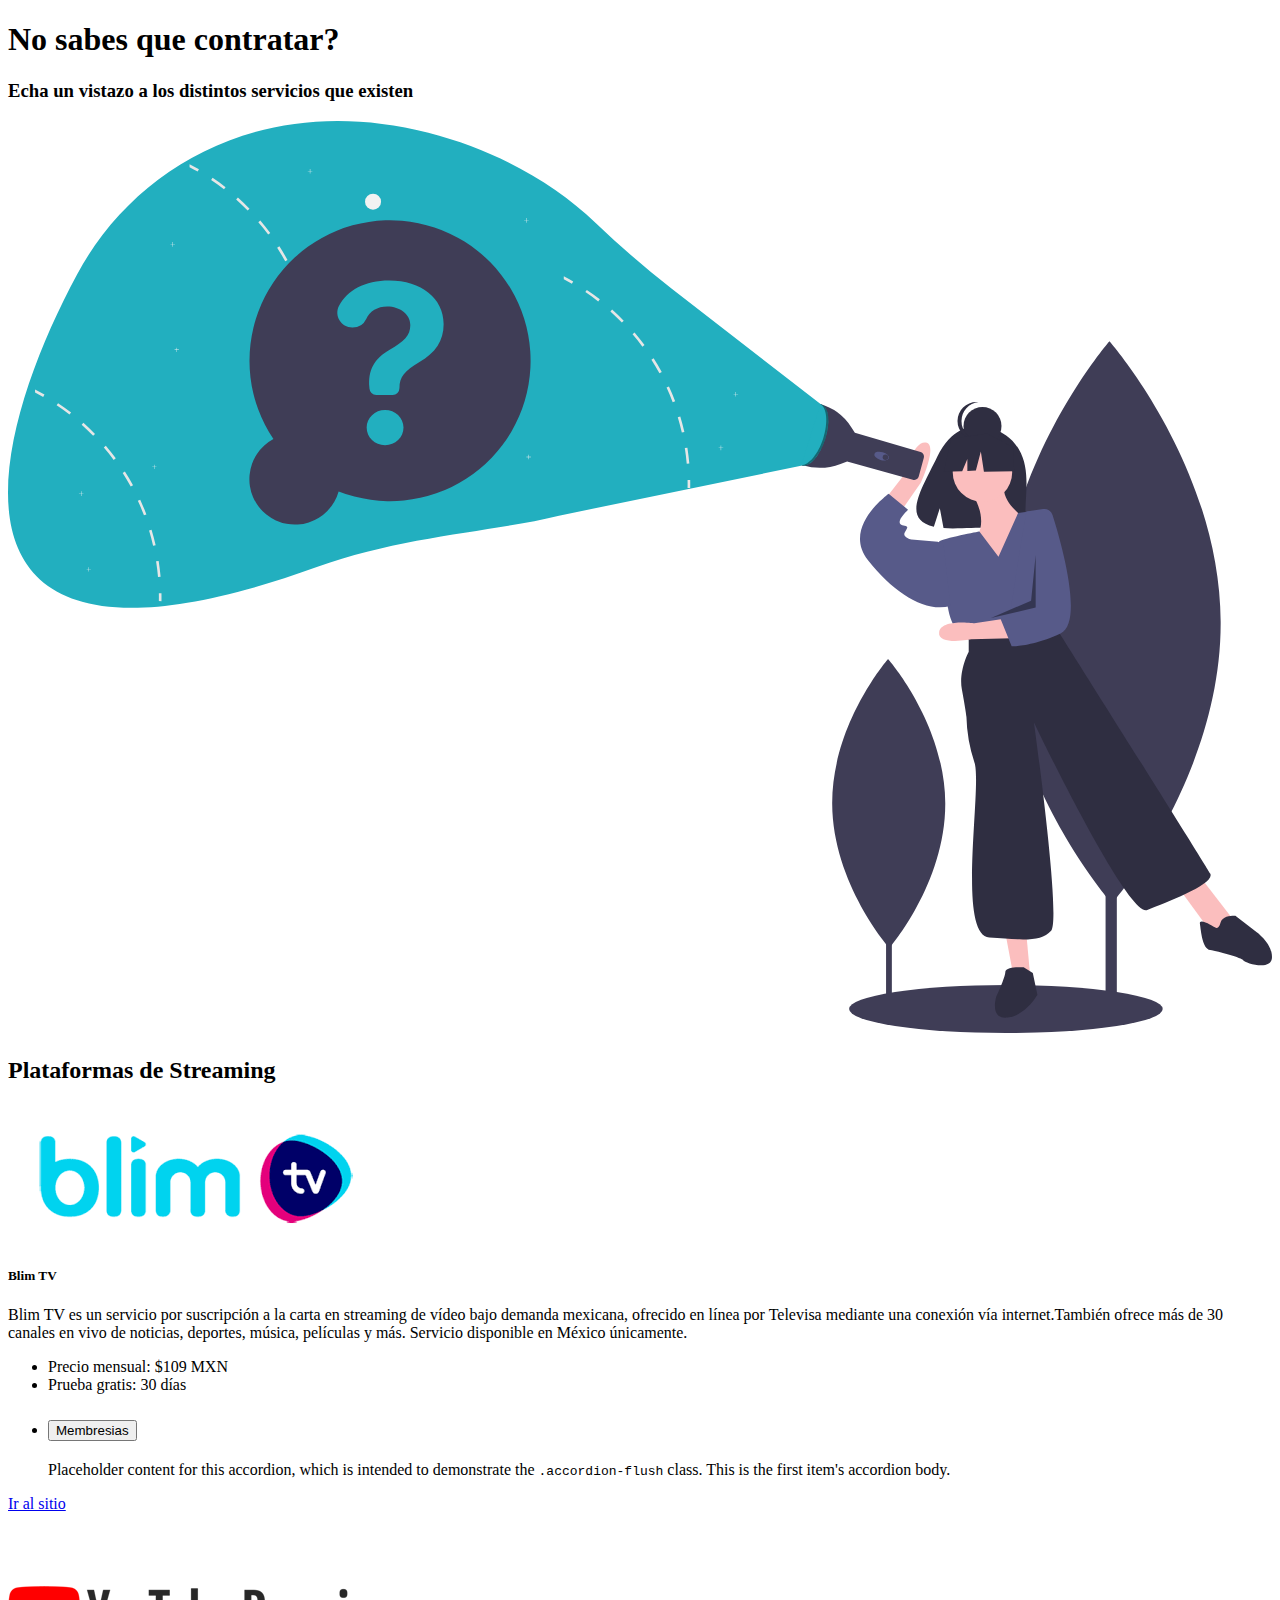
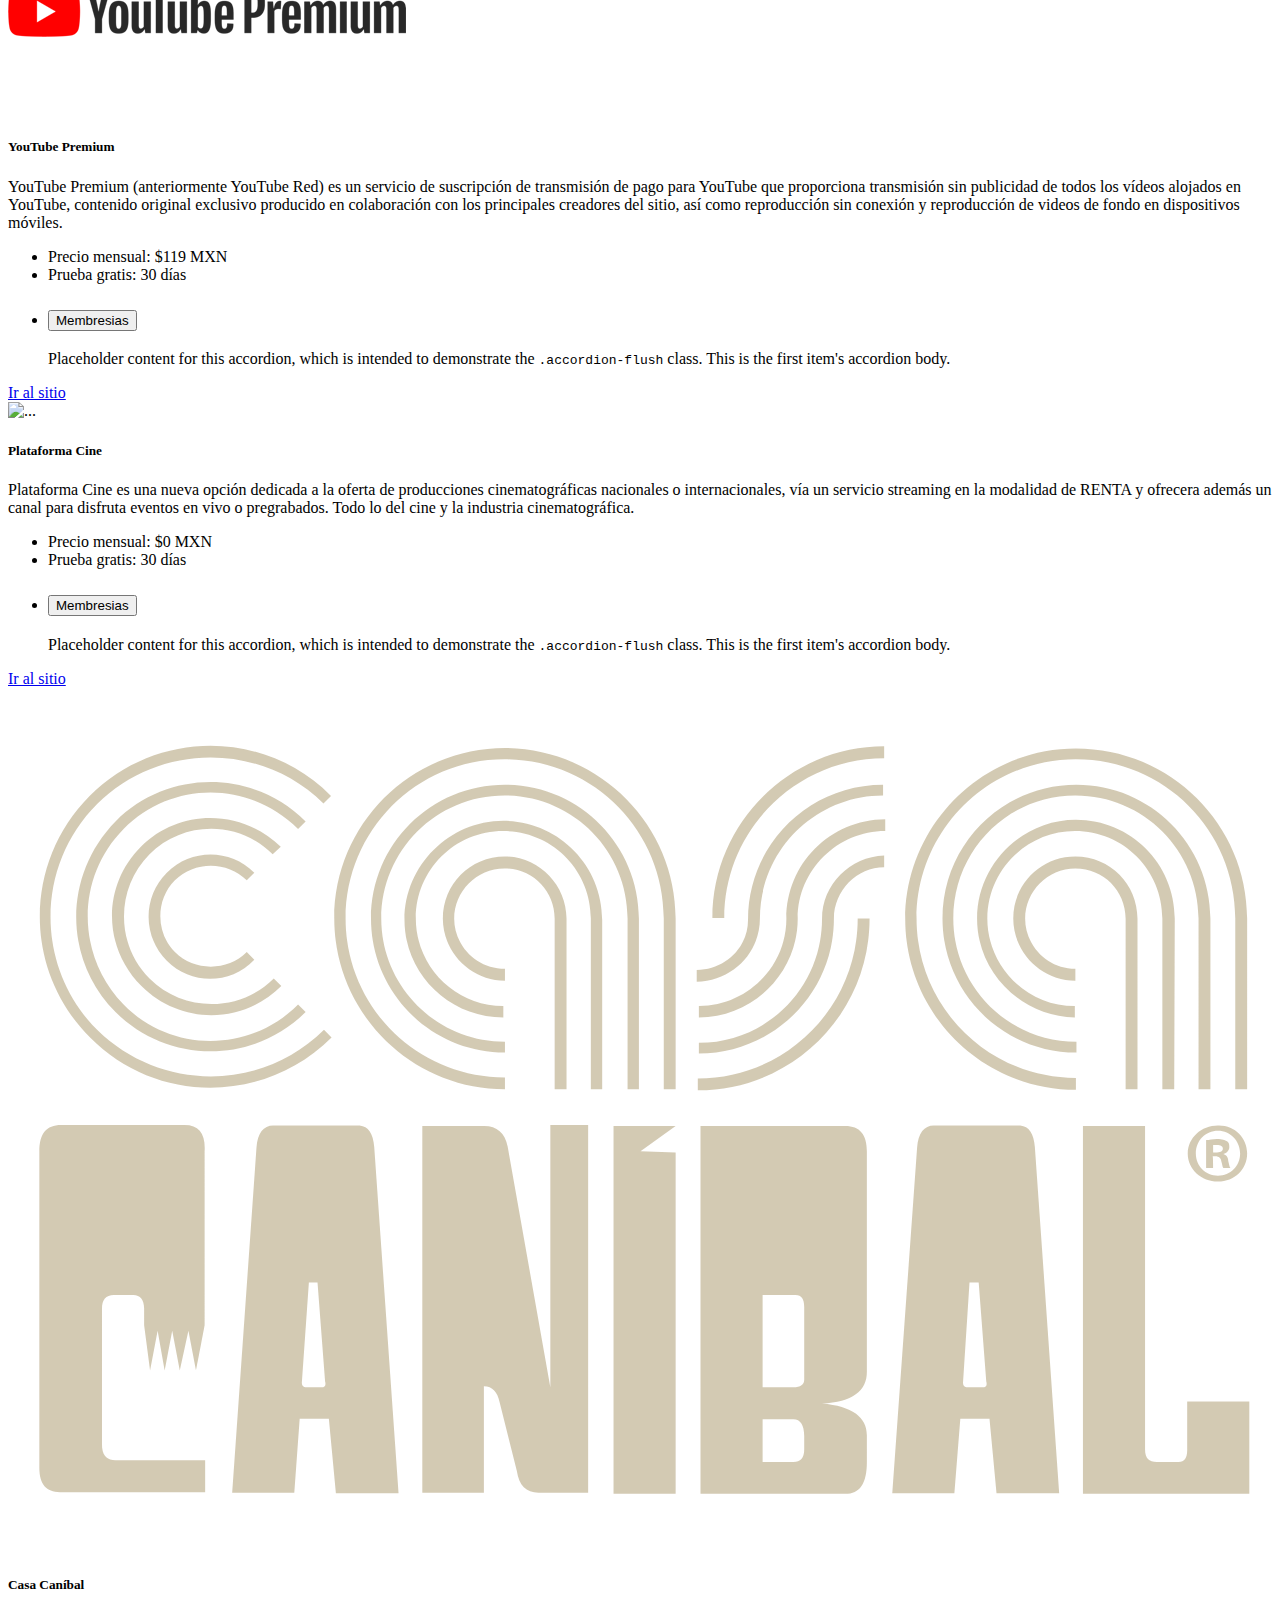
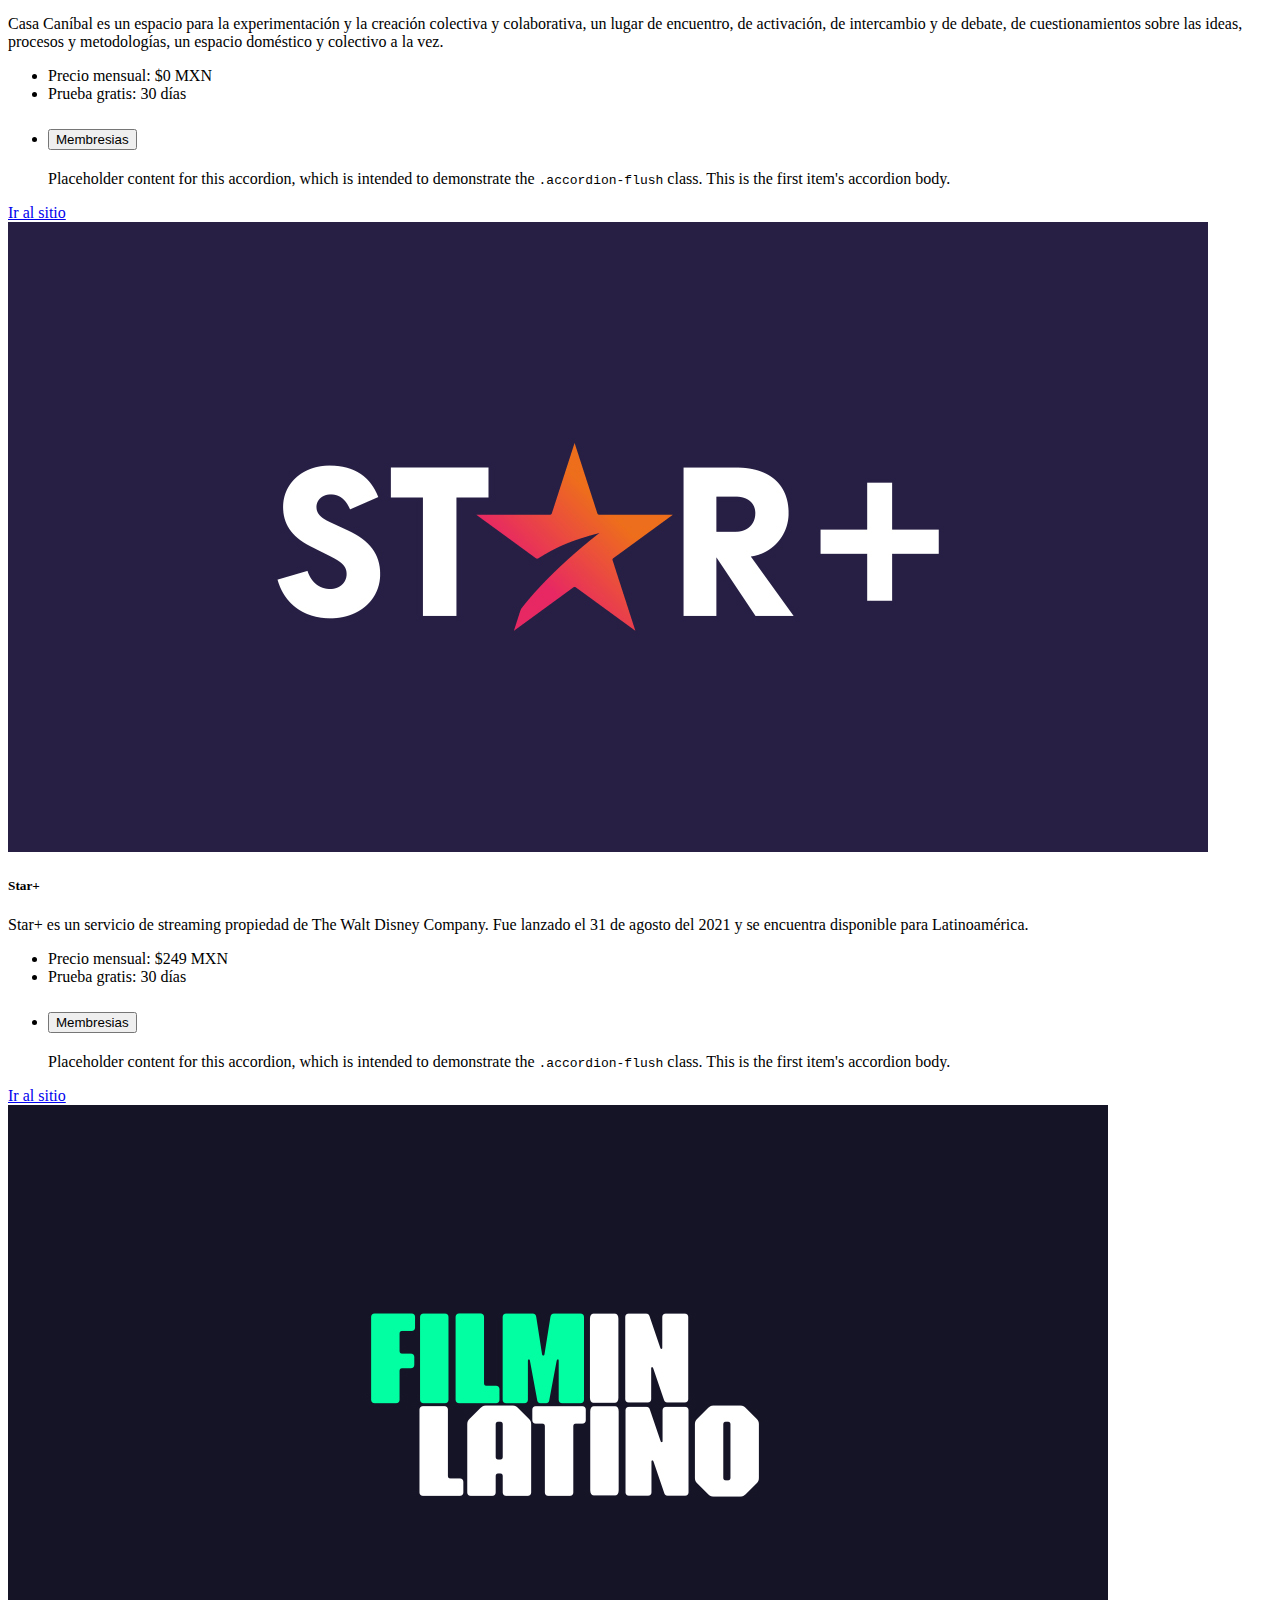
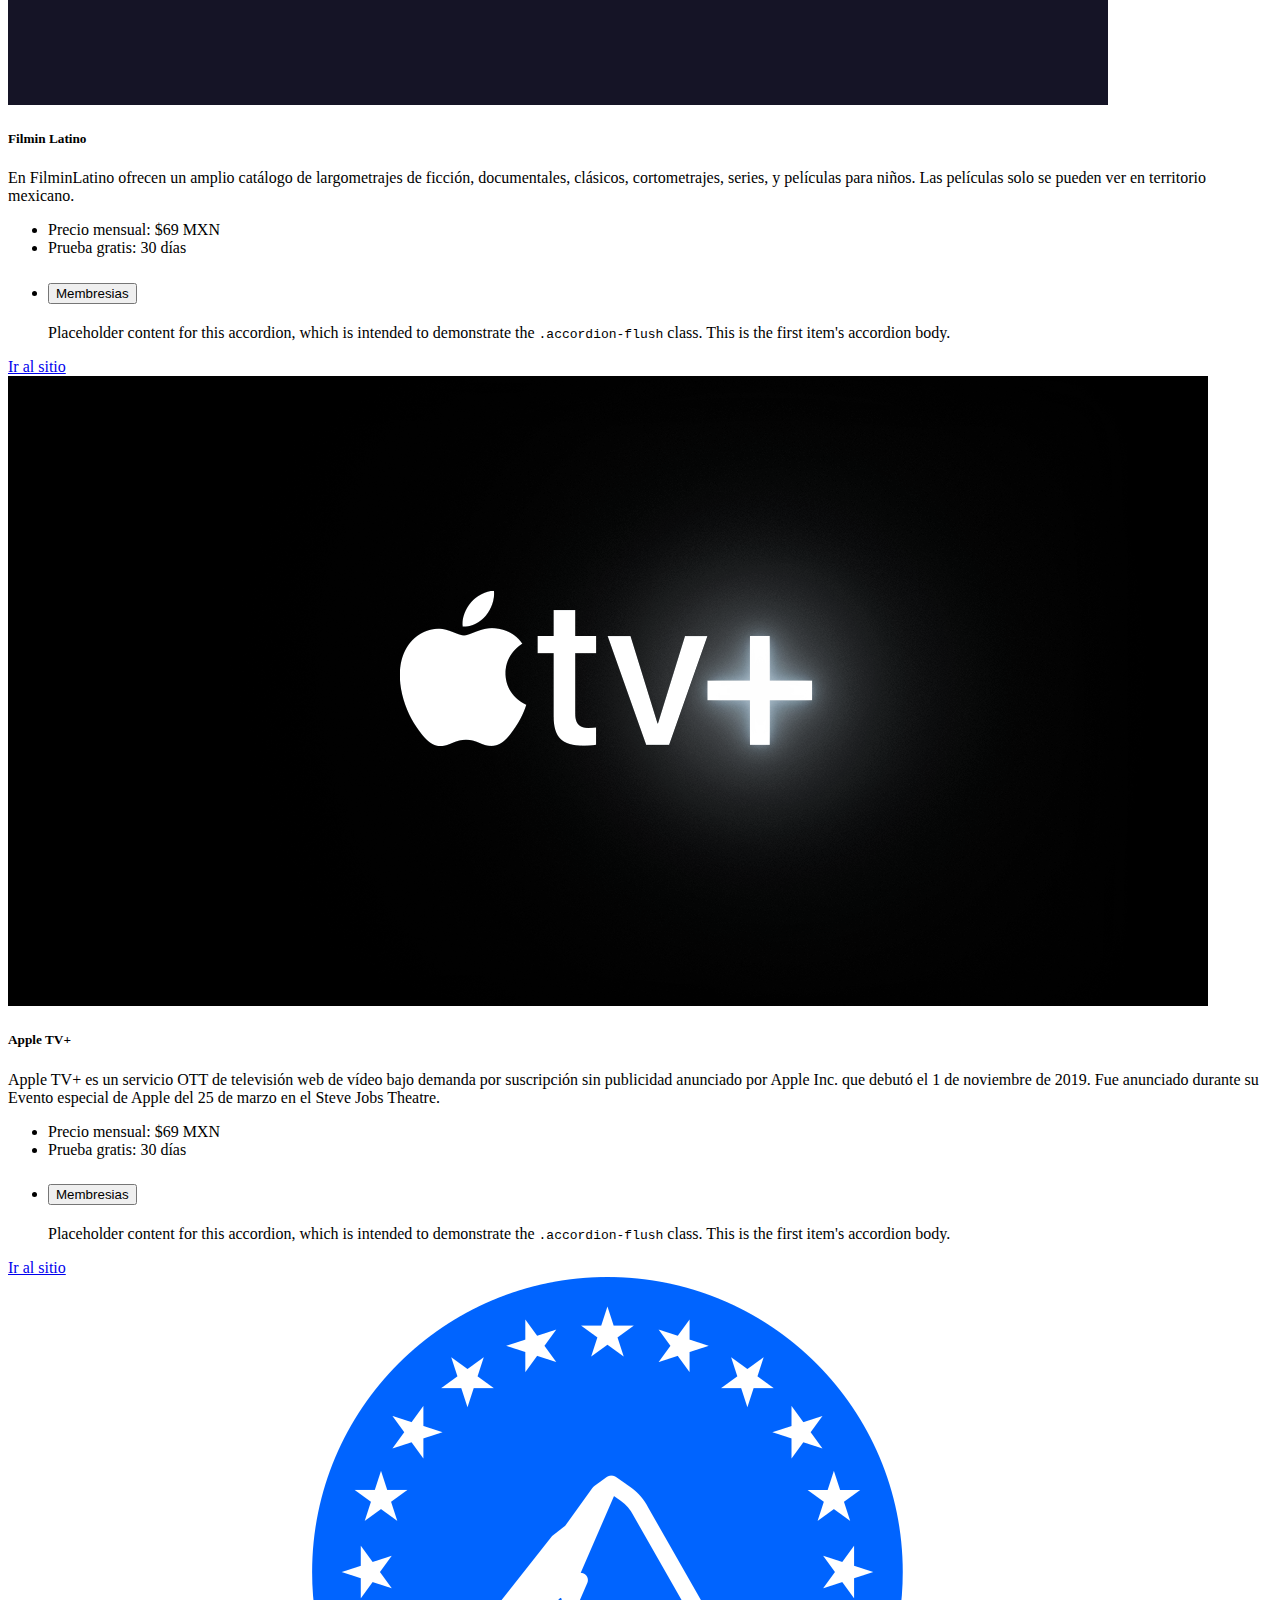
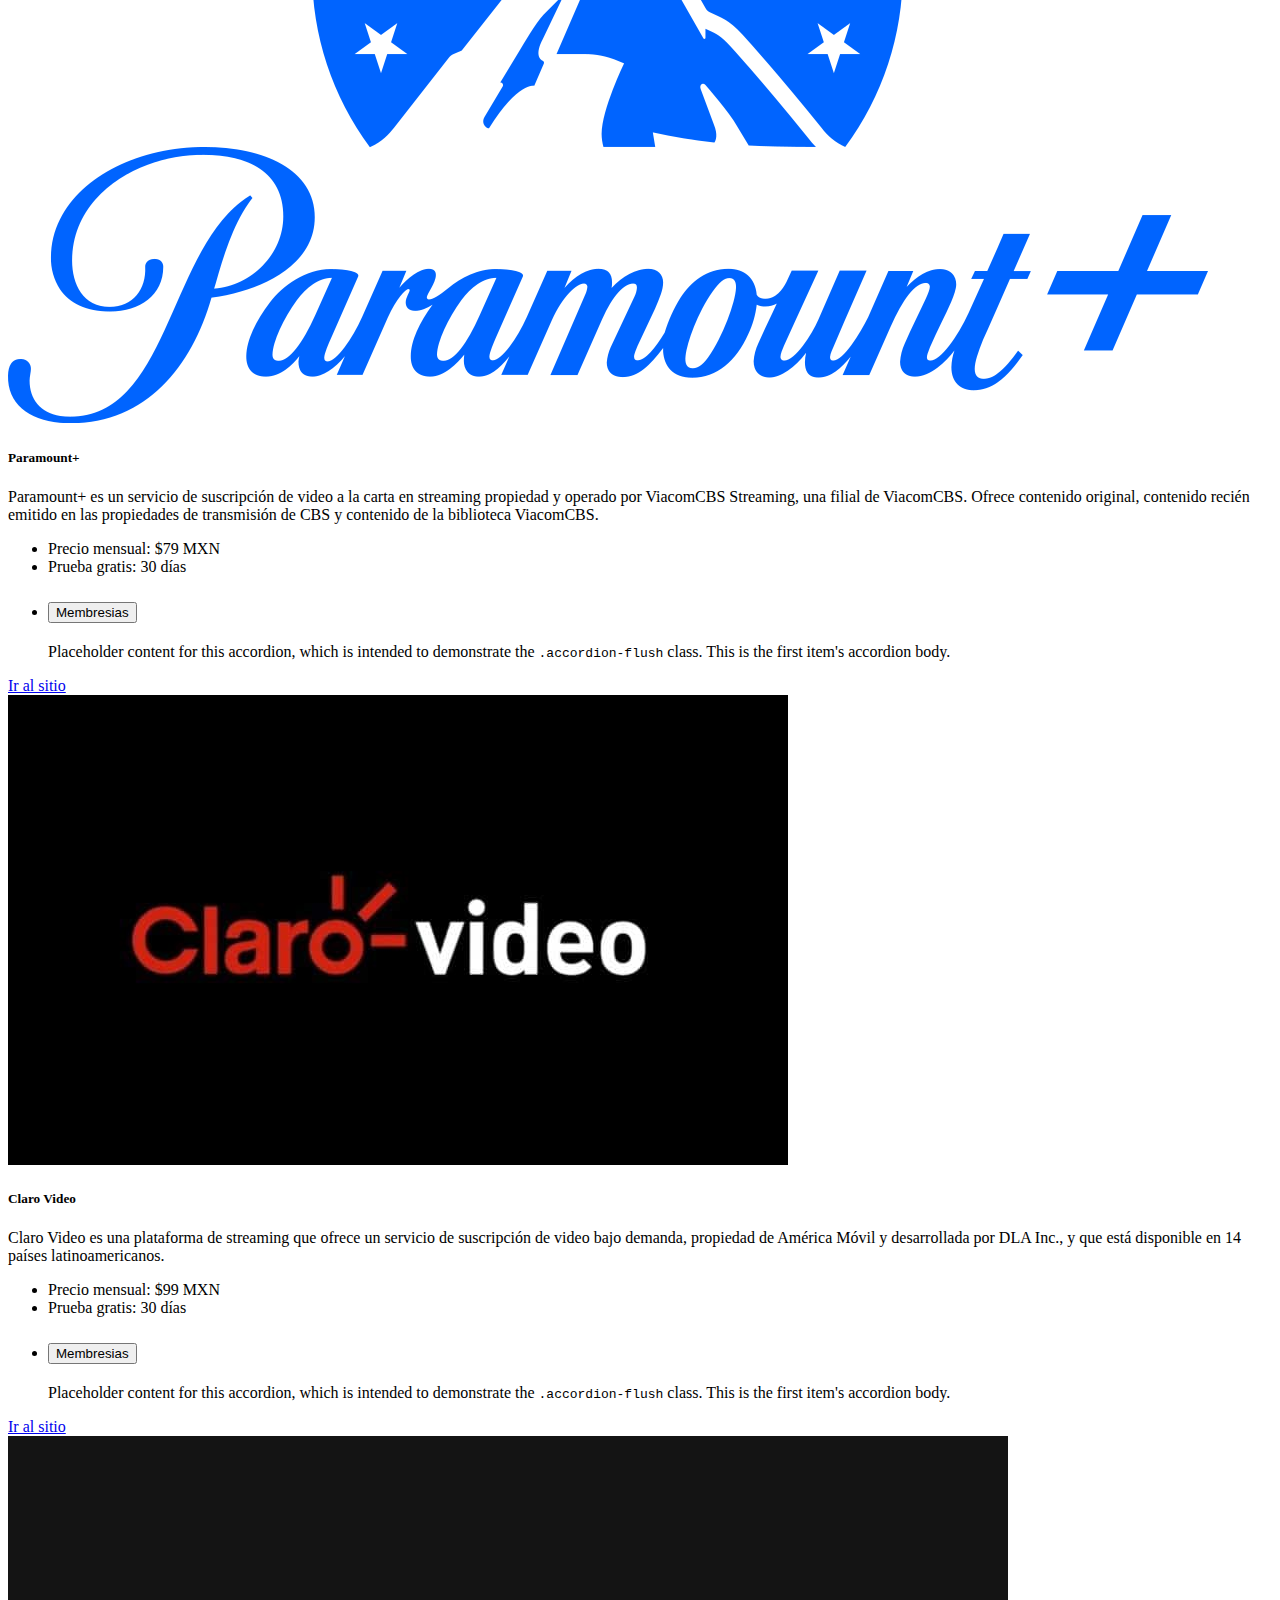
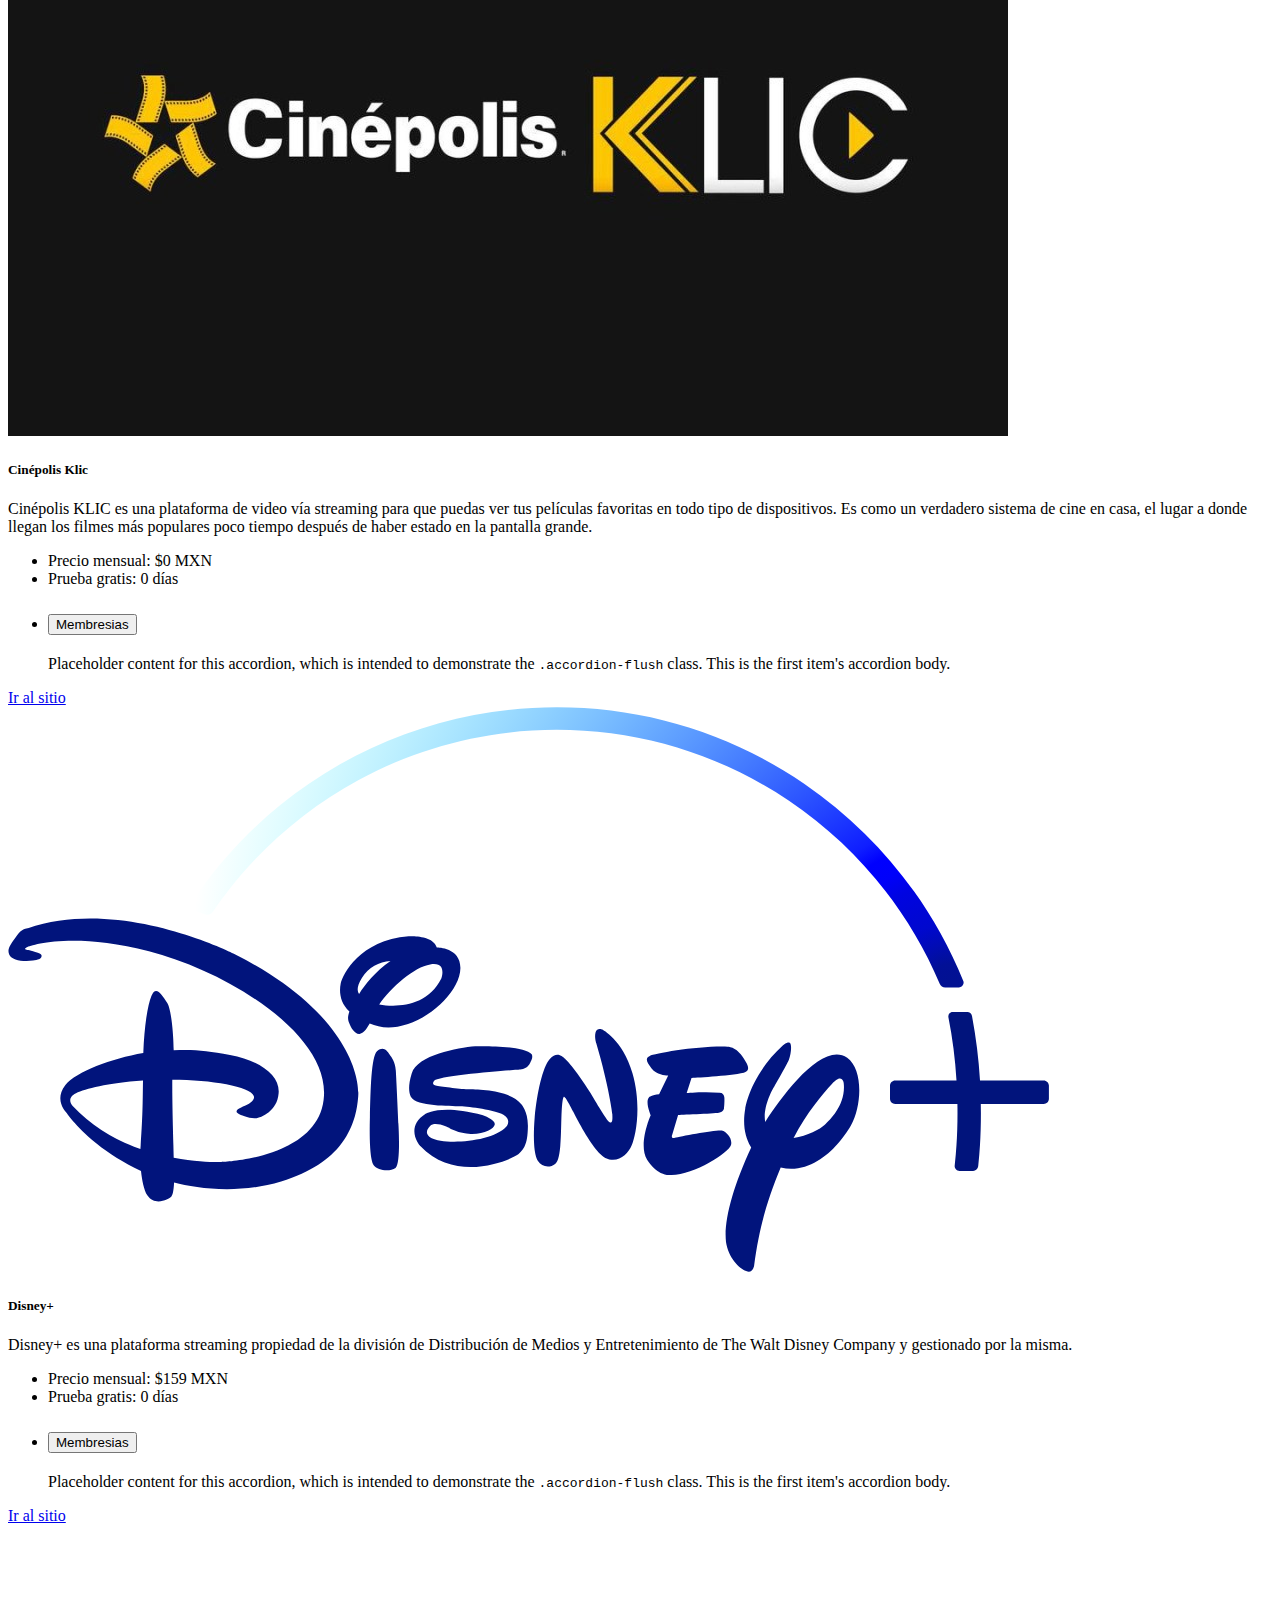
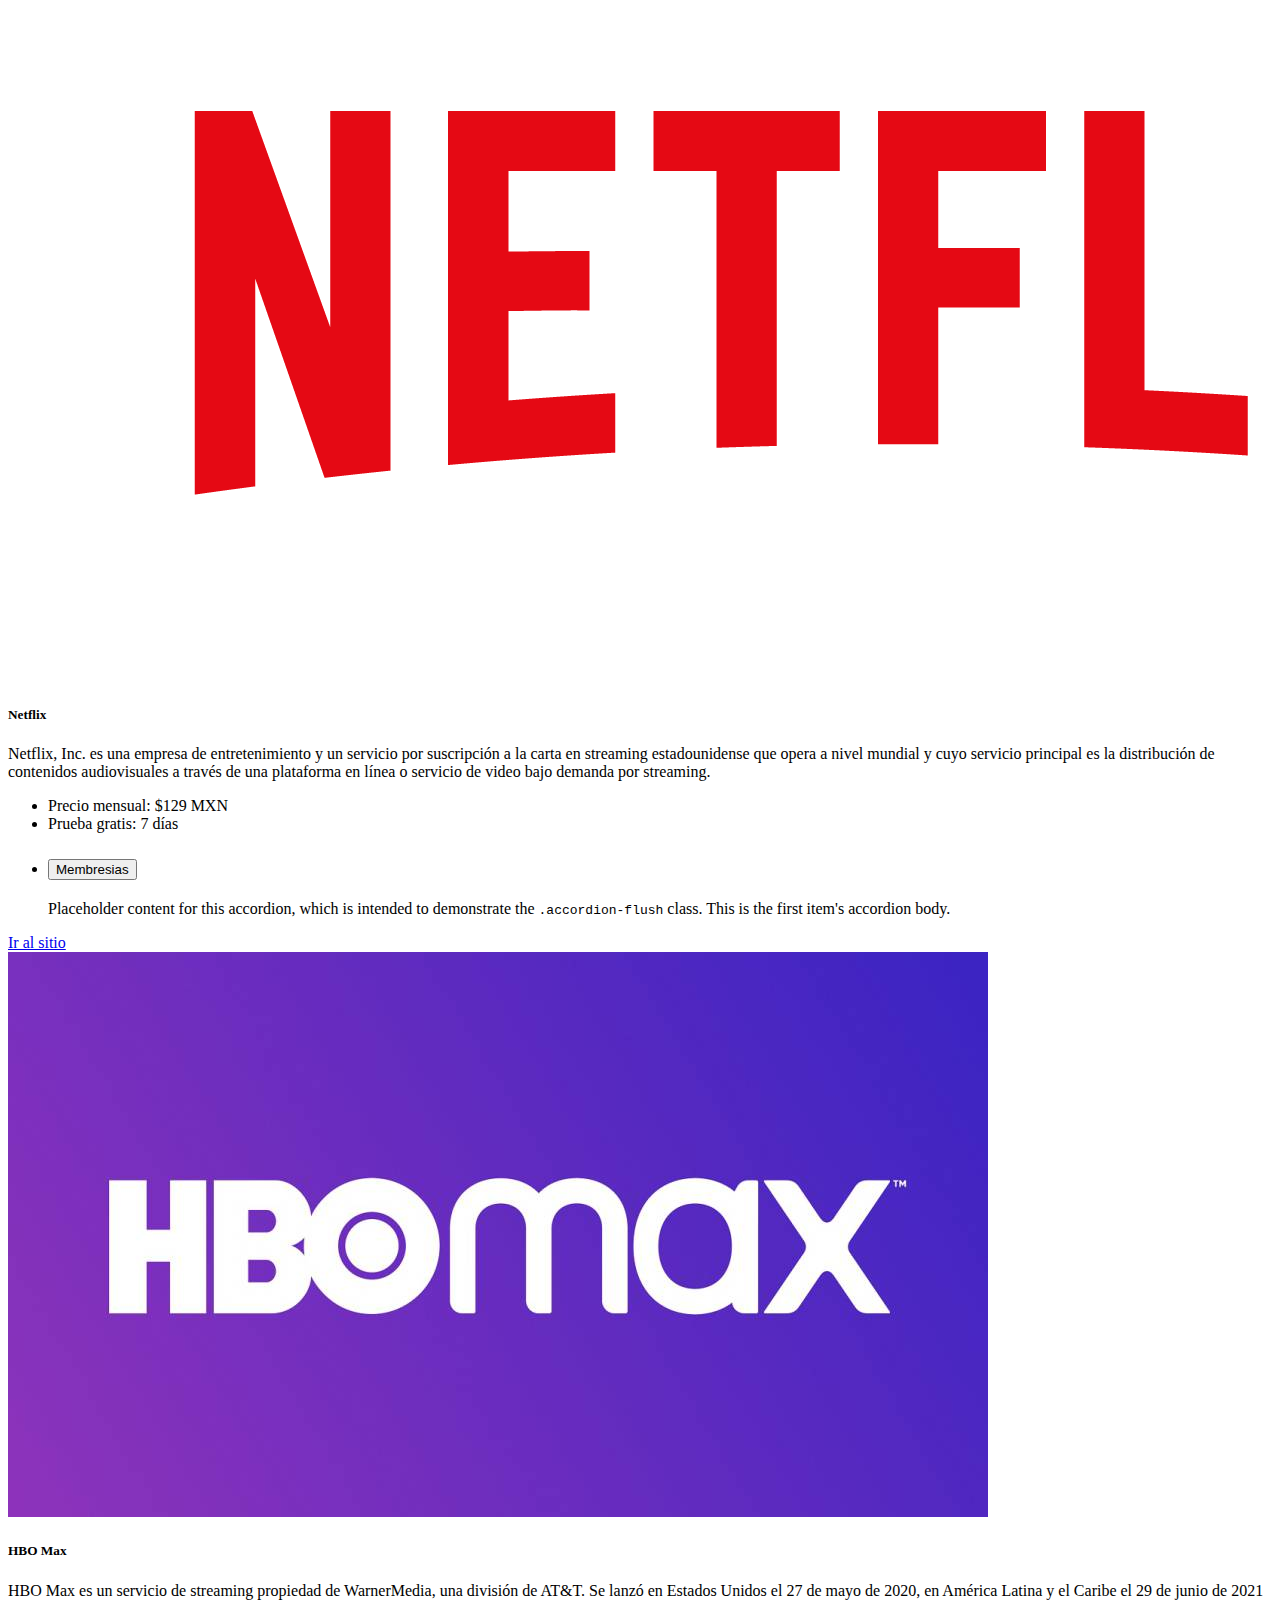
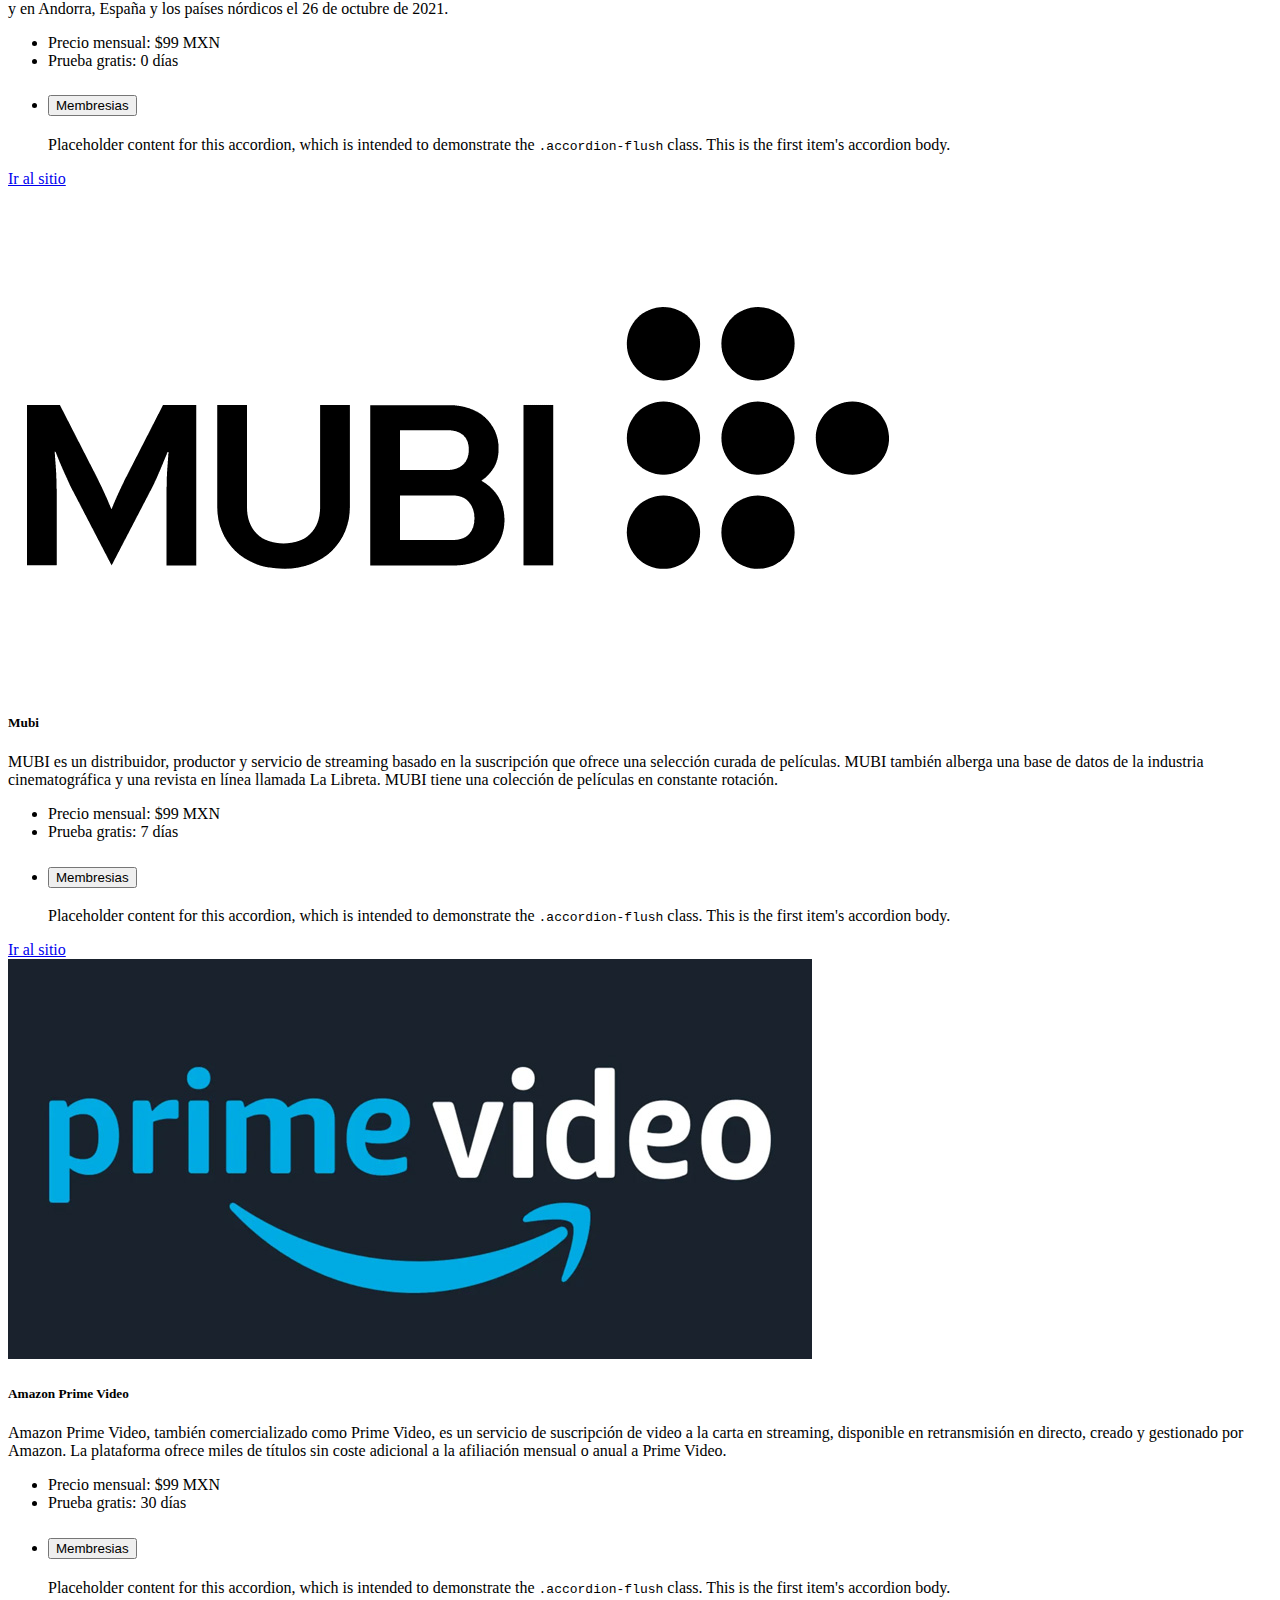
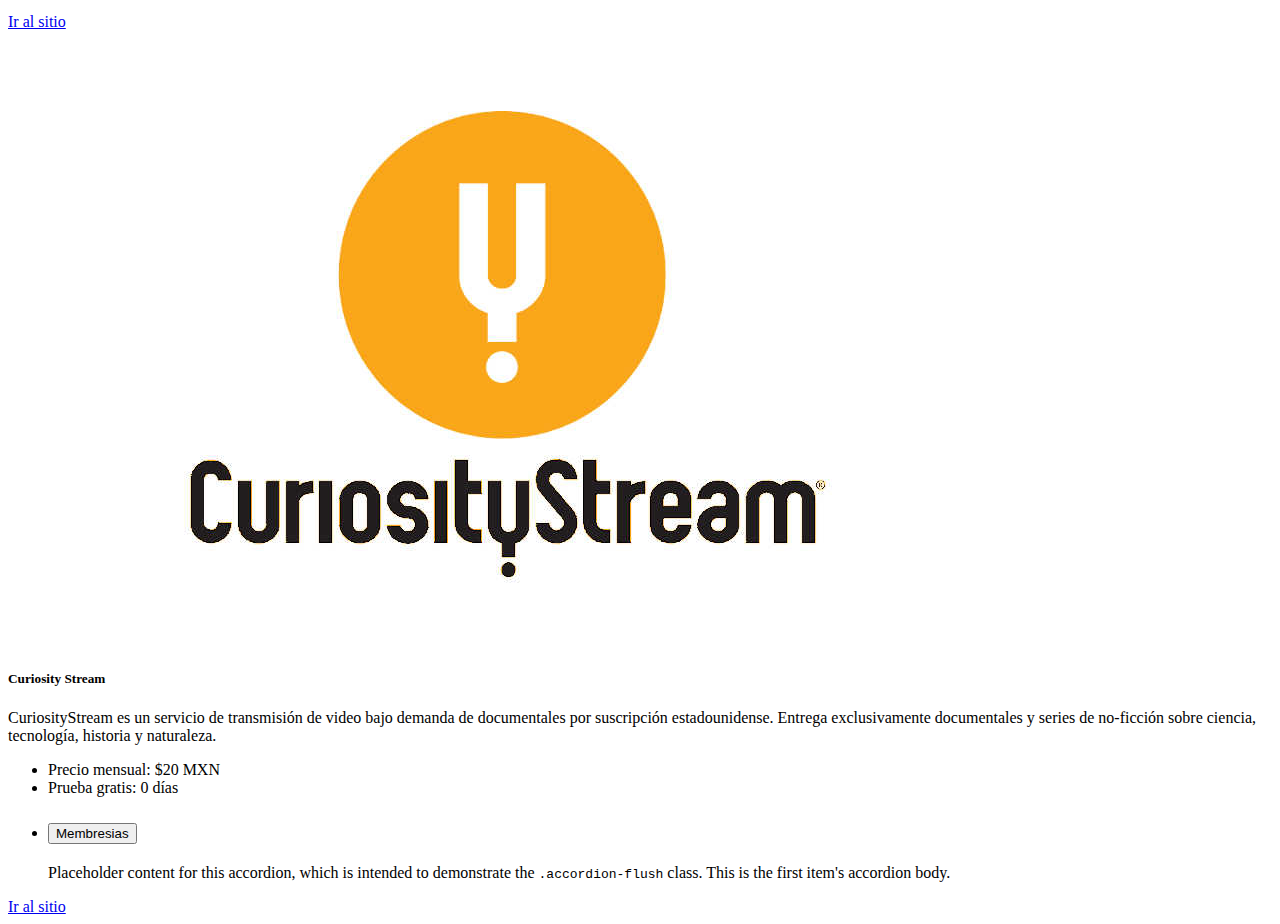
==== index.html @ 4568a1c5 "add images" ====
<!DOCTYPE html>
<html lang="en">
<head>
    <meta charset="UTF-8">
    <meta http-equiv="X-UA-Compatible" content="IE=edge">
    <meta name="viewport" content="width=device-width, initial-scale=1.0">

    <link href="https://cdn.jsdelivr.net/npm/bootstrap@5.0.2/dist/css/bootstrap.min.css" rel="stylesheet" integrity="sha384-EVSTQN3/azprG1Anm3QDgpJLIm9Nao0Yz1ztcQTwFspd3yD65VohhpuuCOmLASjC" crossorigin="anonymous">
    <title>Comparador</title>
</head>
<body>
<main>
    <!-- princpal  banner-->
    <section class="container-fluid bg-dark">
        <div class="row p-5">
            <div class="col-md-6 d-flex align-items-center">
                <div class="title text-white">
                    <h1>No sabes que contratar?</h1>
                    <h3>Echa un vistazo a los distintos servicios que existen</h3>
                </div>
            </div>
            <div class="col-md-6">
                <img src="assets/img/undraw_searching_p-5-ux.svg" alt="" width="100%">
            </div>
        </div>
    </section>

    <!-- streaming-video -->
    <section class="mt-4"> 
        <div class="title text-center">
            <h2>Plataformas de Streaming</h2>
        </div>
        <div class="card-wrapper">
            <div class="container mt-4">
                <div class="row" id="container-services">
                              
                  </div>
            </div>
        </div>
    </section>
</main>
</body>
<script src="js/main.js"></script>
<script src="https://cdn.jsdelivr.net/npm/@popperjs/core@2.9.2/dist/umd/popper.min.js" integrity="sha384-IQsoLXl5PILFhosVNubq5LC7Qb9DXgDA9i+tQ8Zj3iwWAwPtgFTxbJ8NT4GN1R8p" crossorigin="anonymous"></script>
<script src="https://cdn.jsdelivr.net/npm/bootstrap@5.0.2/dist/js/bootstrap.min.js" integrity="sha384-cVKIPhGWiC2Al4u+LWgxfKTRIcfu0JTxR+EQDz/bgldoEyl4H0zUF0QKbrJ0EcQF" crossorigin="anonymous"></script>
</html>
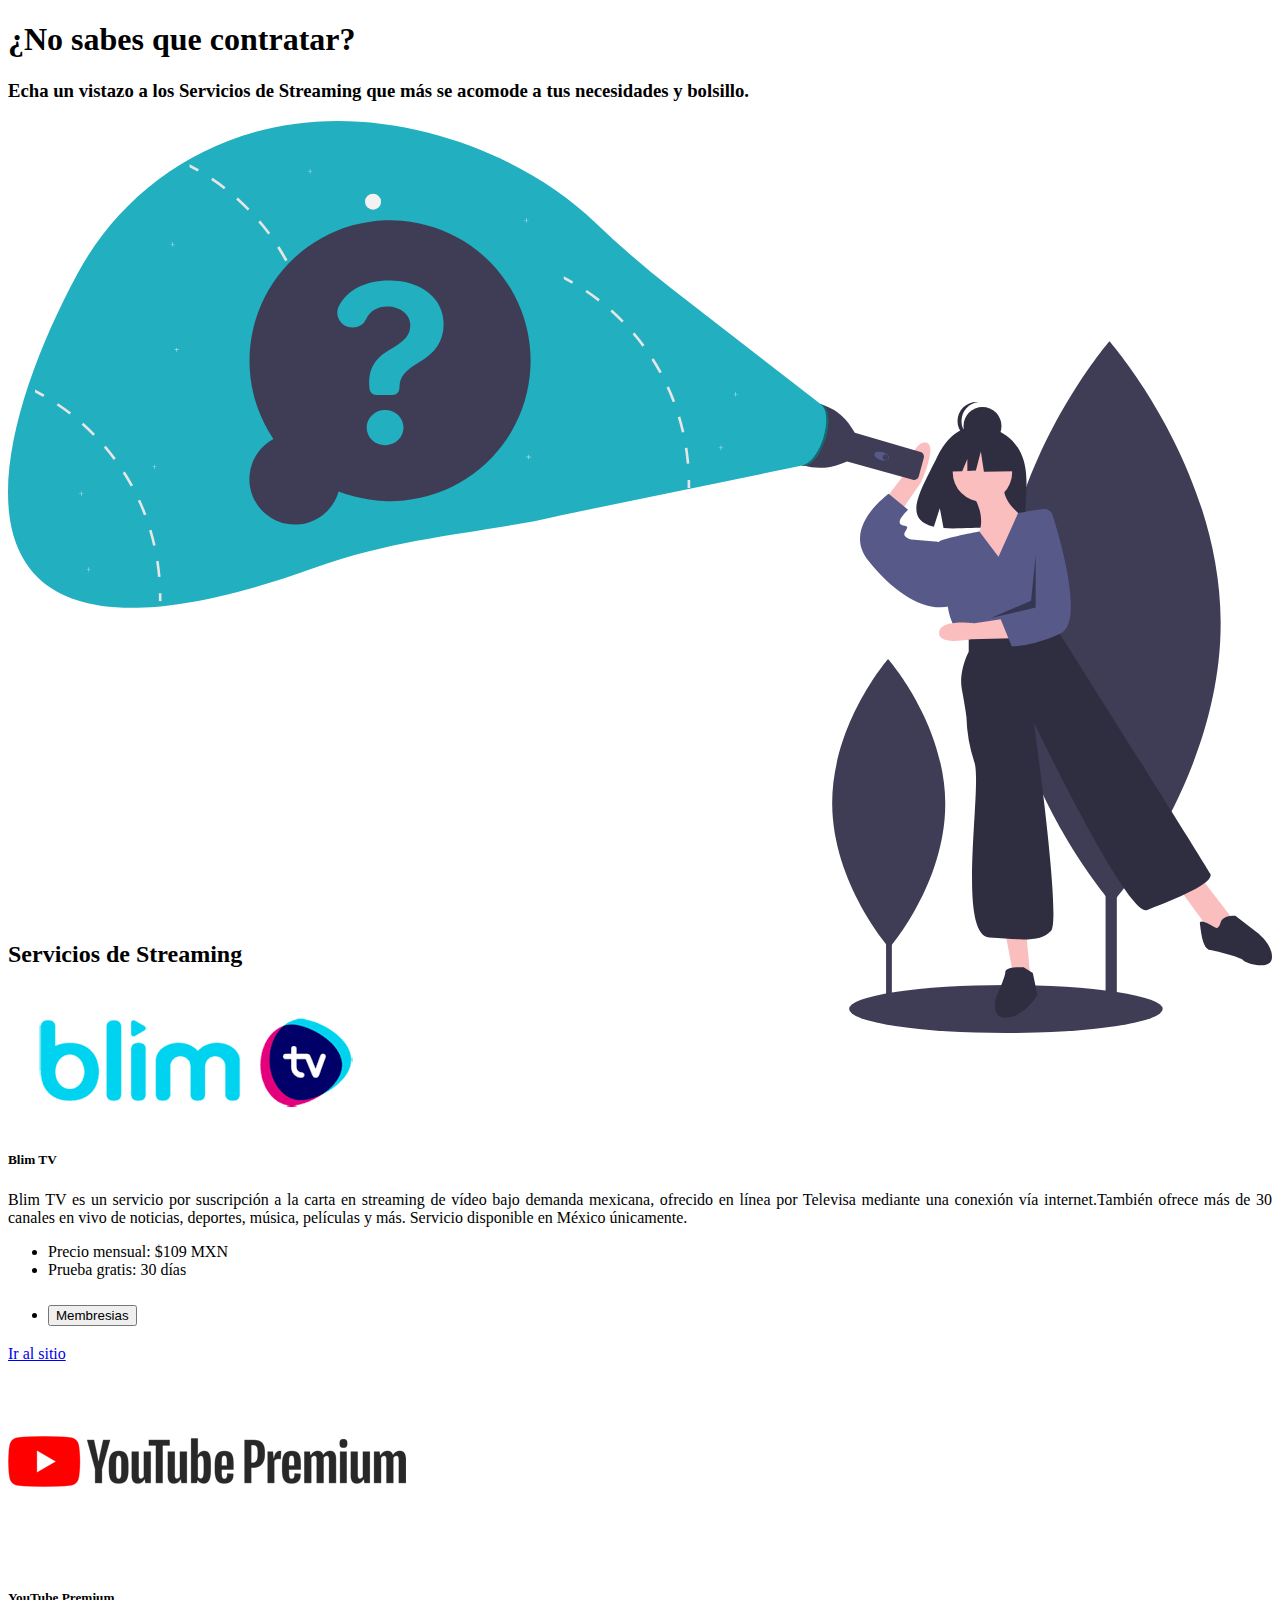
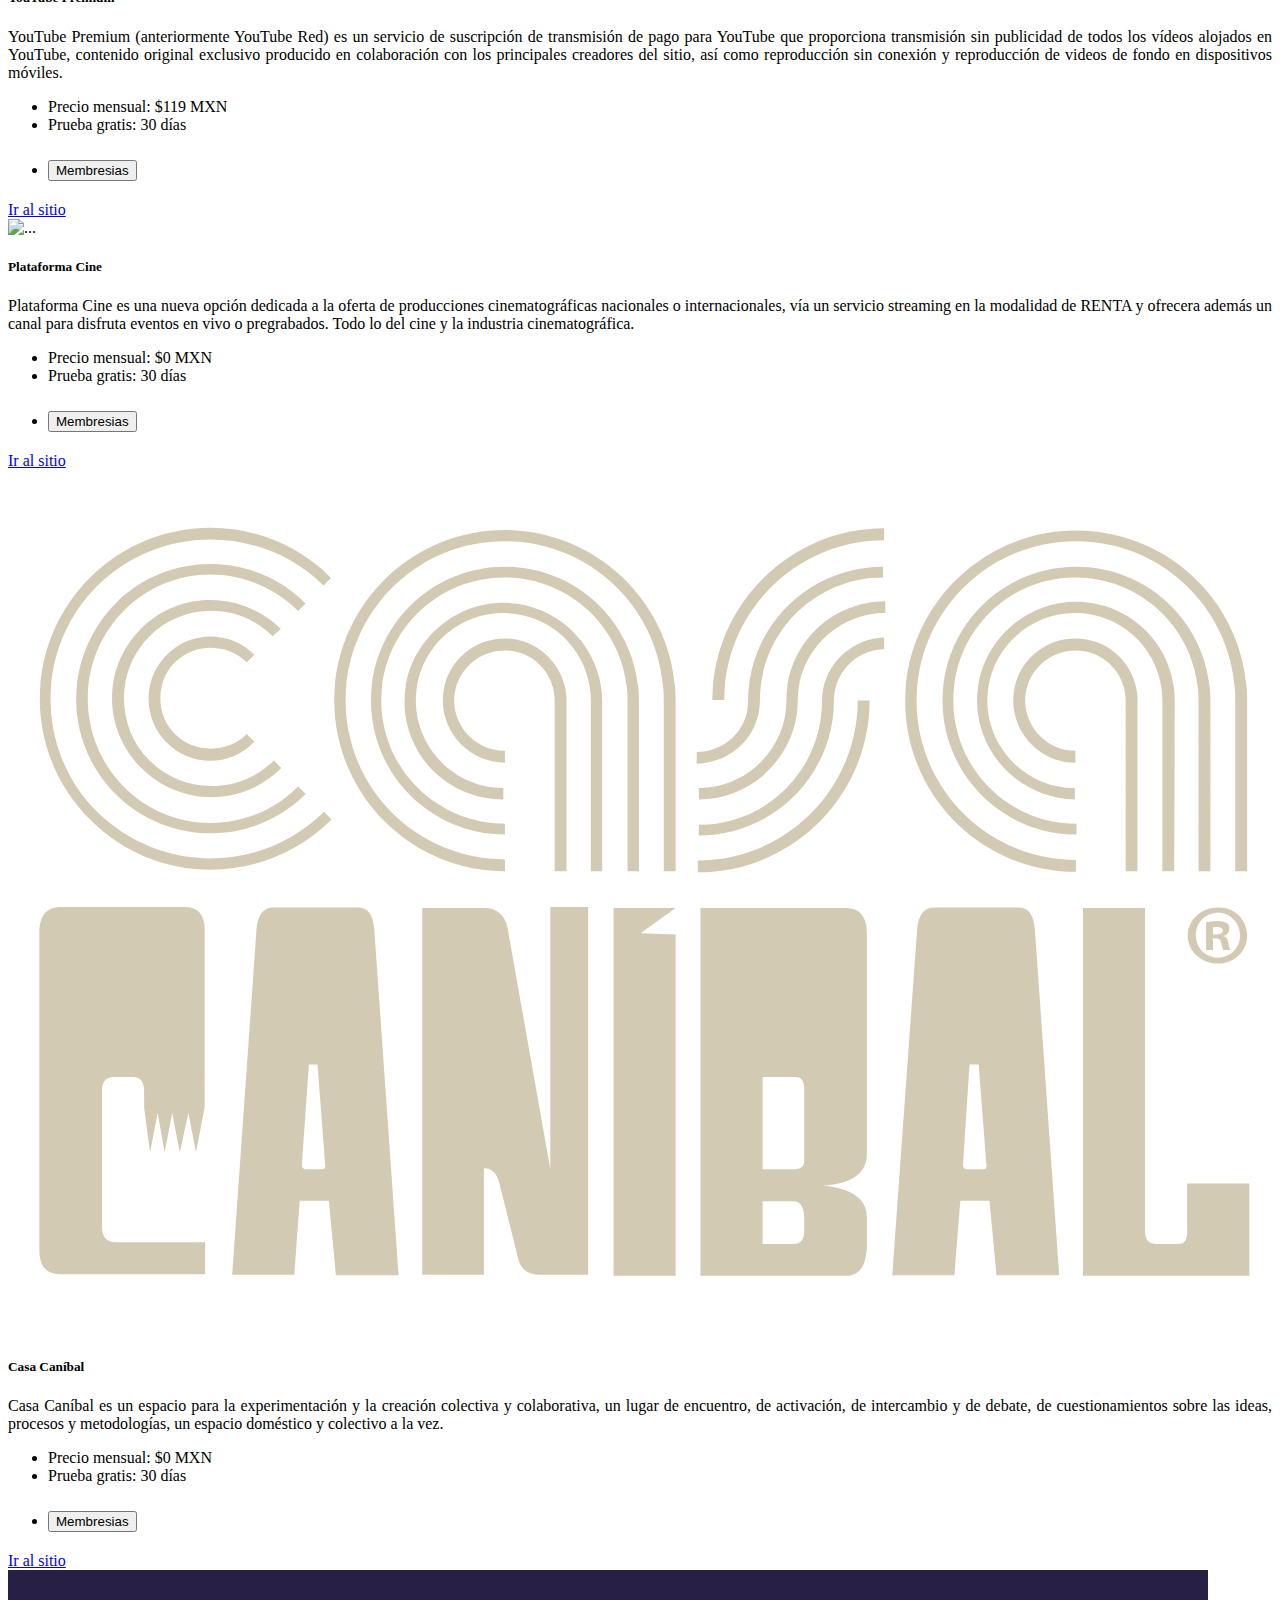
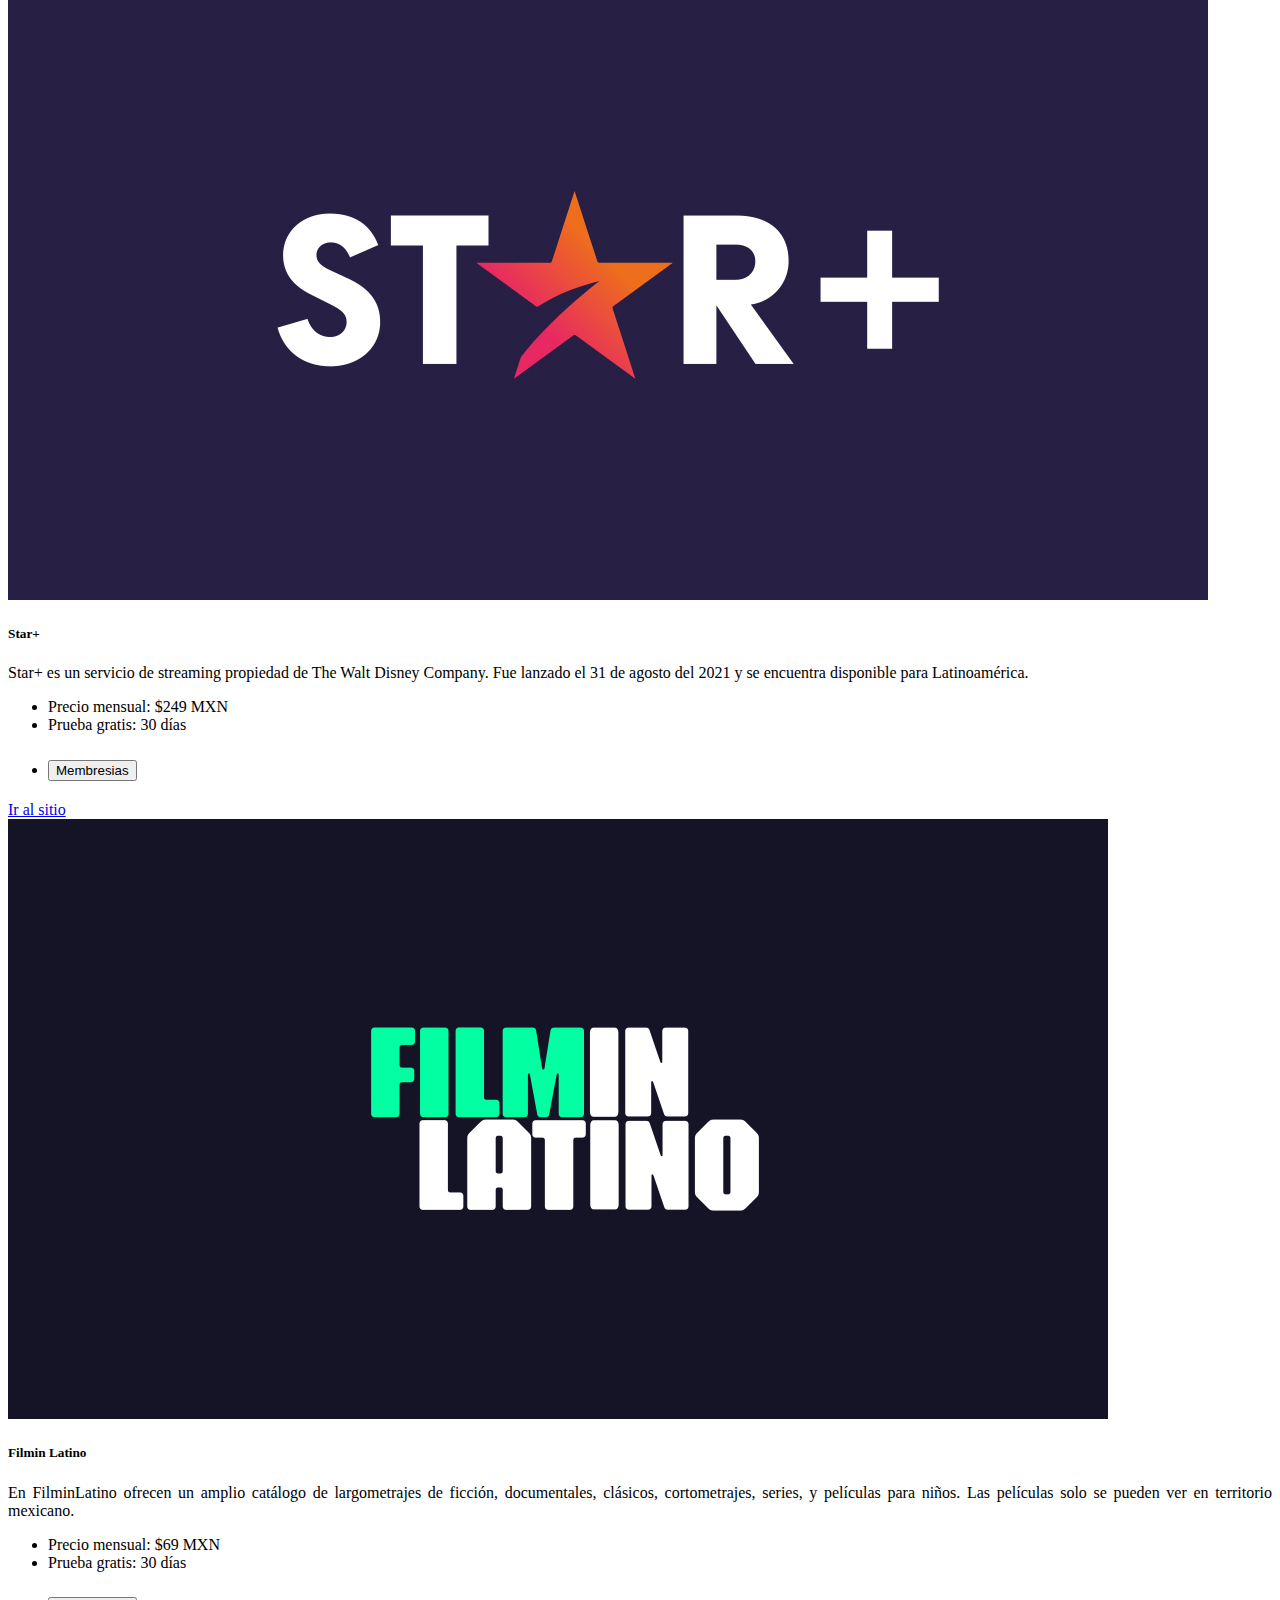
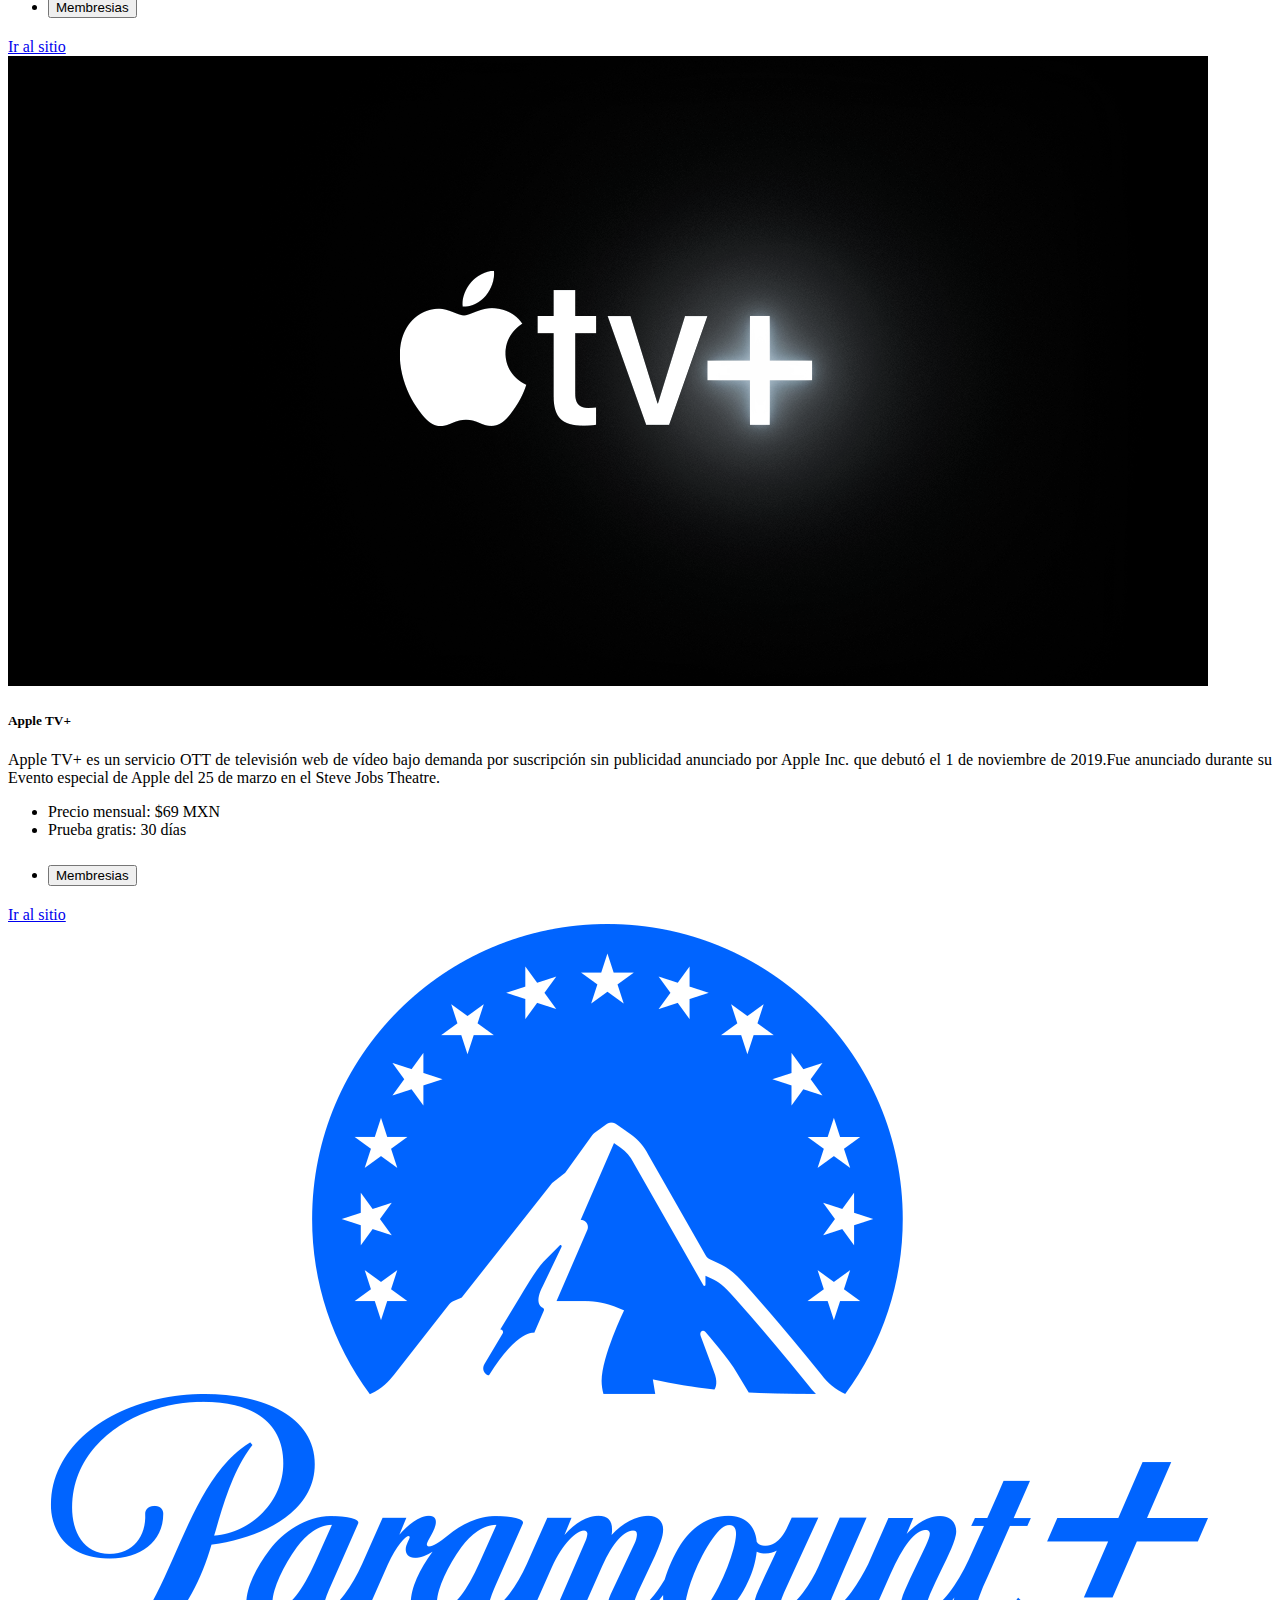
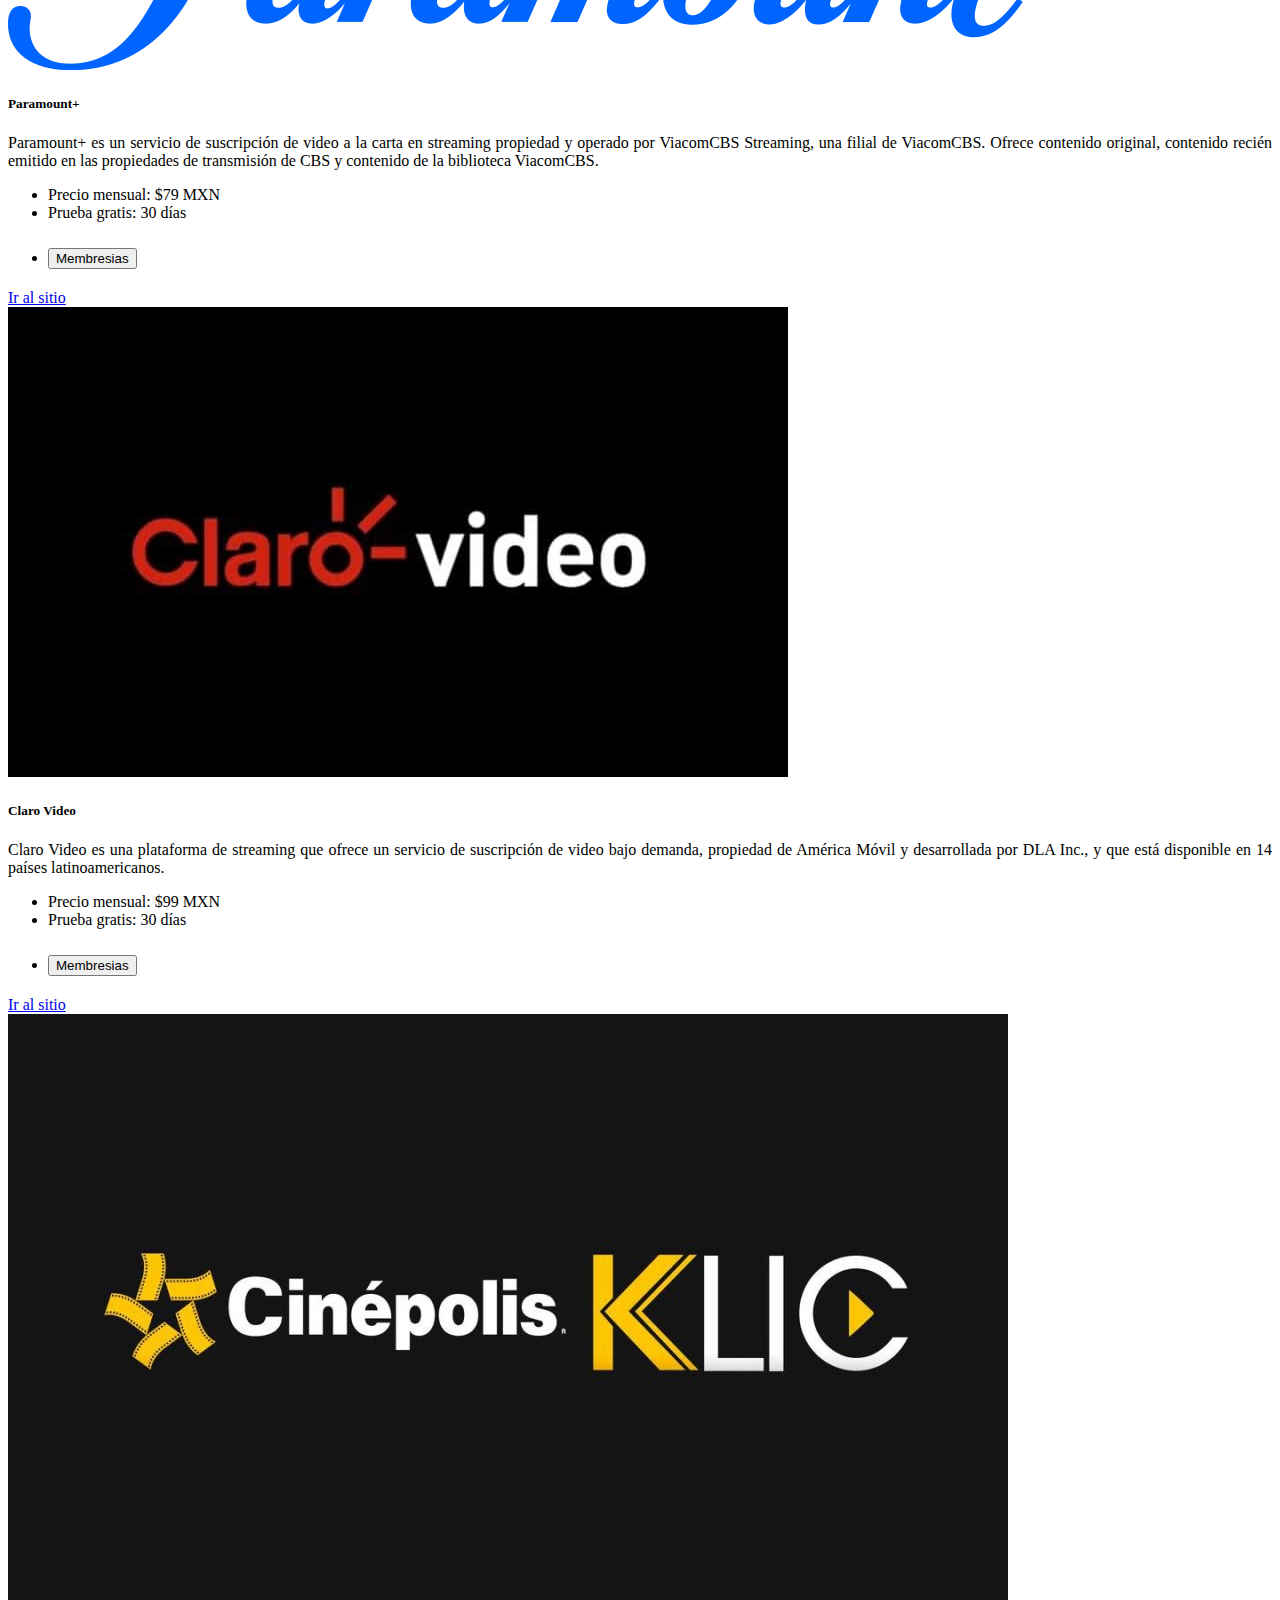
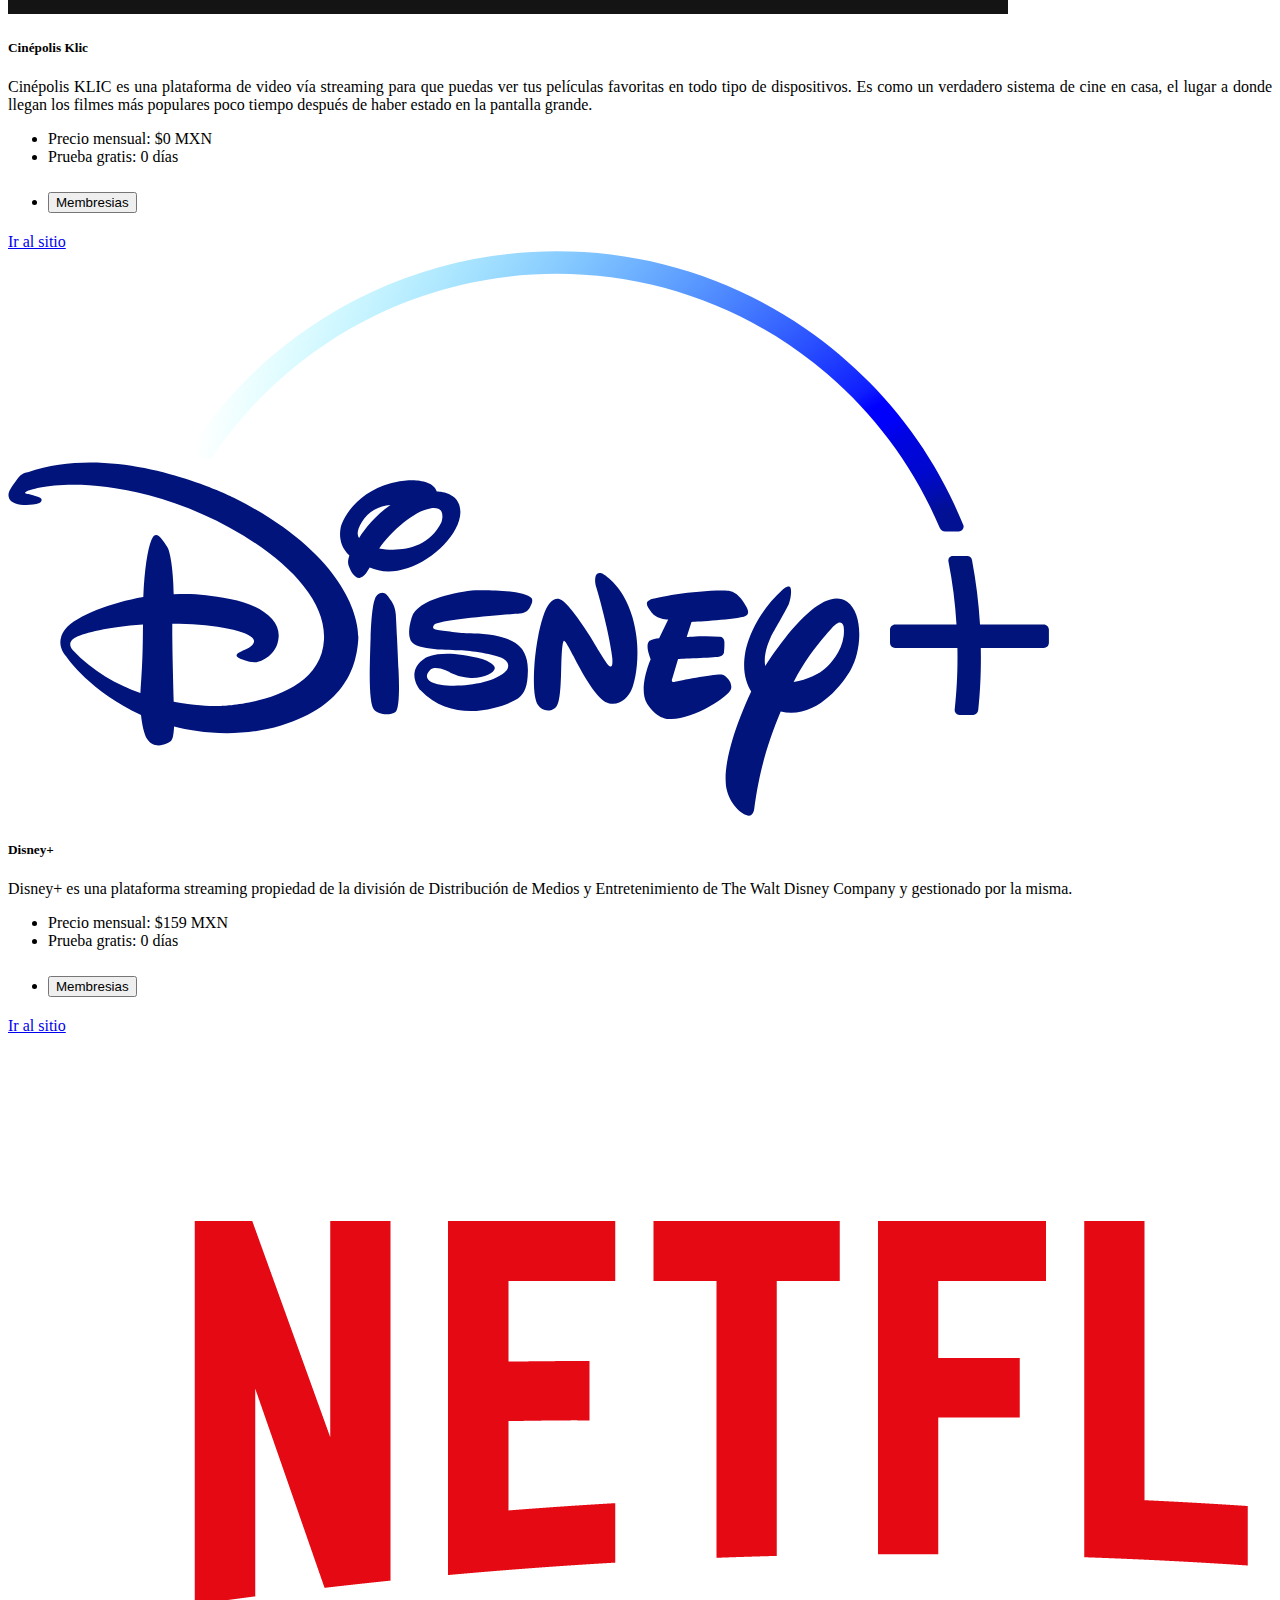
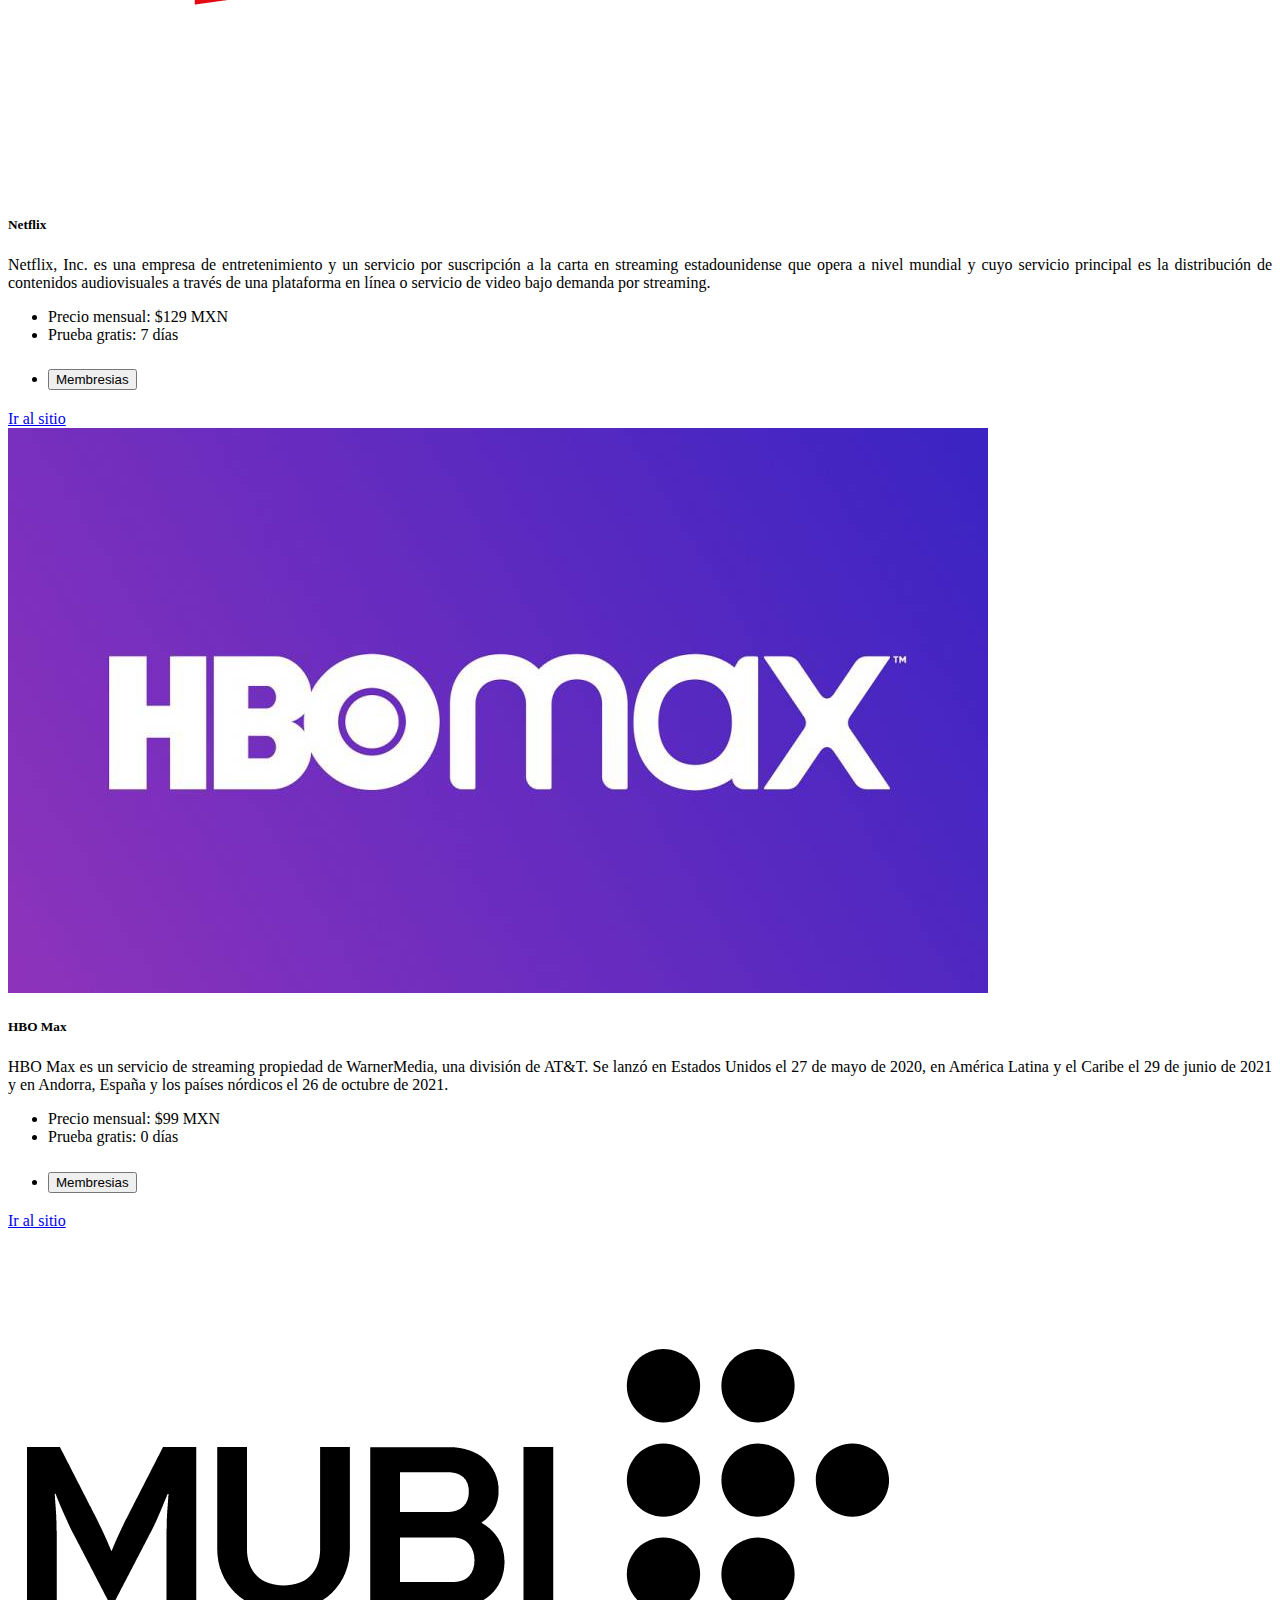
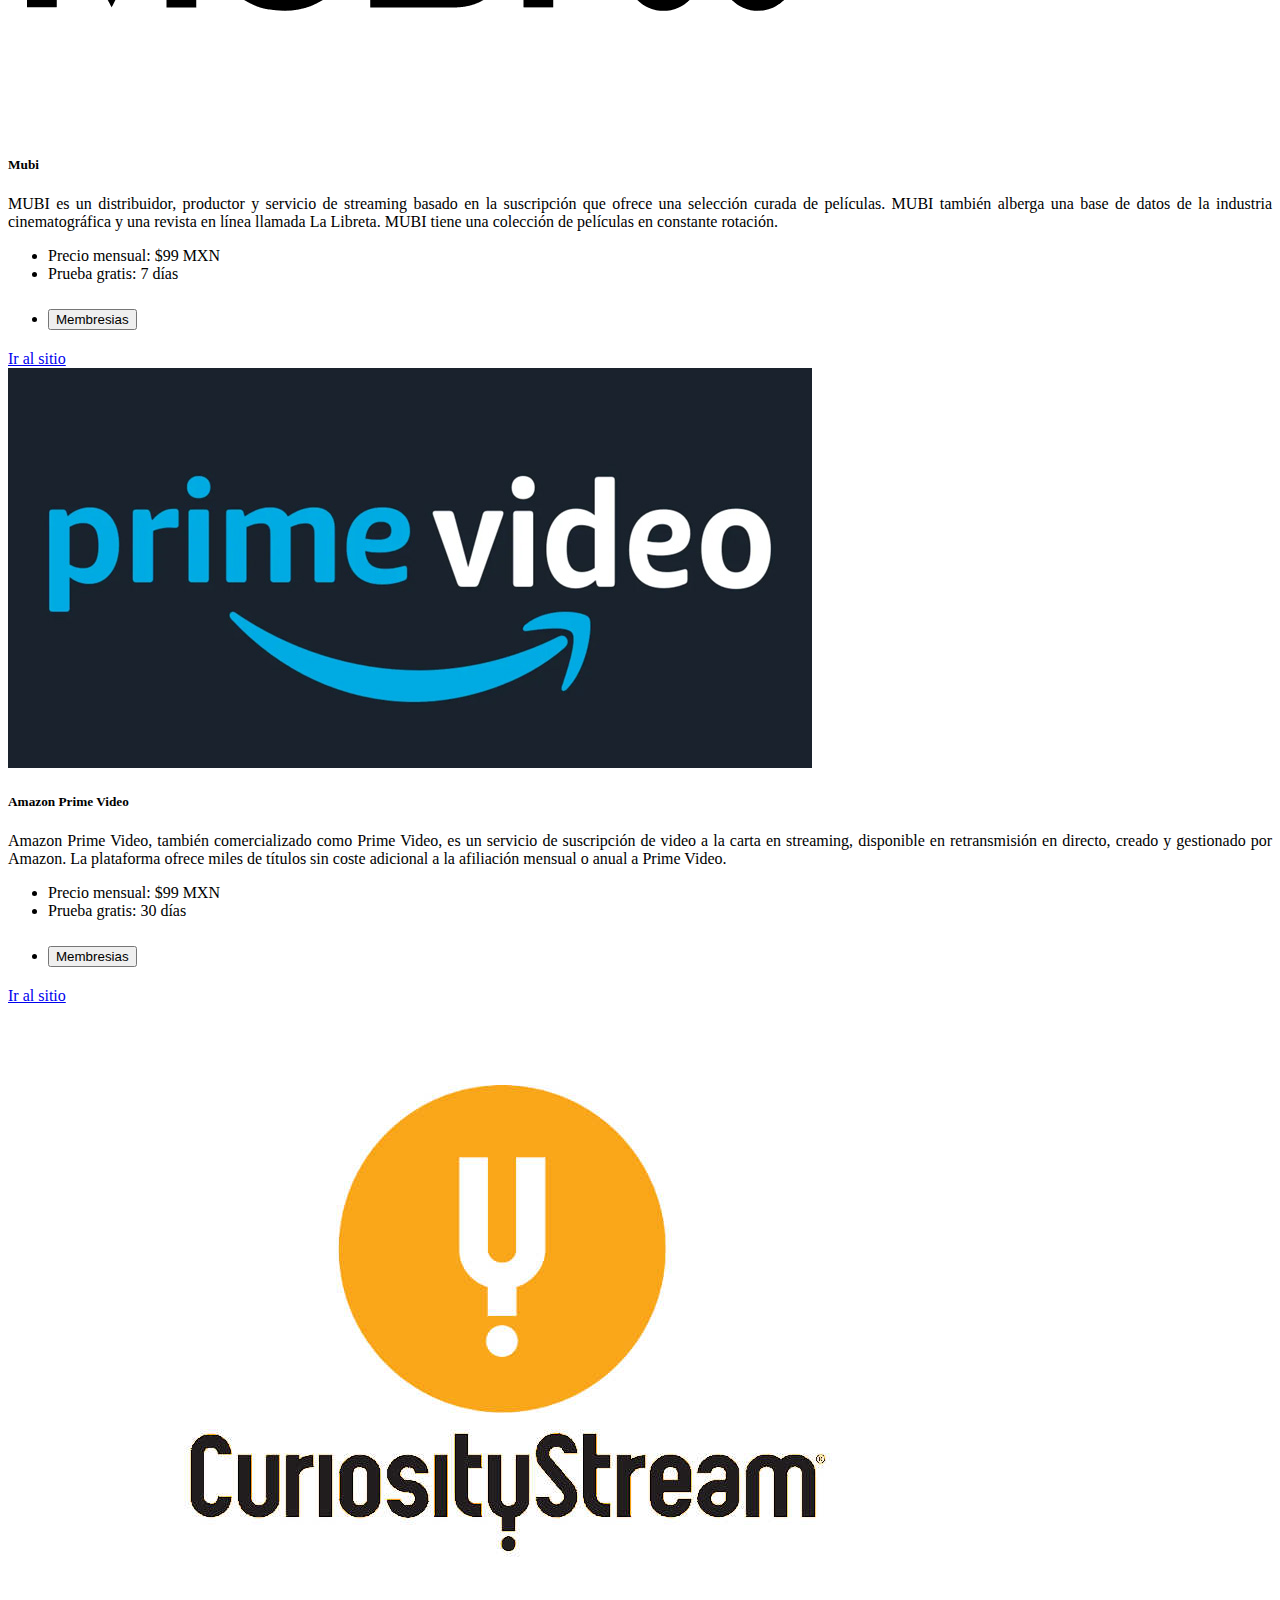
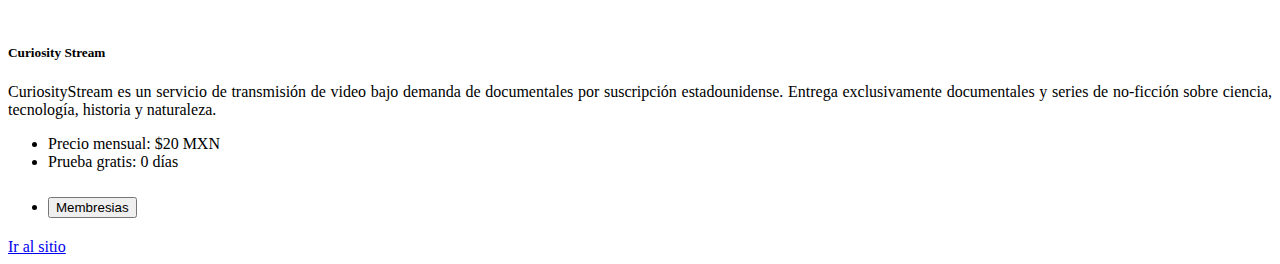
==== commit 2cd1332d: "add font" ====
--- a/index.html
+++ b/index.html
@@ -1,46 +1,70 @@
 <!DOCTYPE html>
-<html lang="en">
-<head>
-    <meta charset="UTF-8">
-    <meta http-equiv="X-UA-Compatible" content="IE=edge">
-    <meta name="viewport" content="width=device-width, initial-scale=1.0">
+<html lang="es">
+  <head>
+    <meta charset="UTF-8" />
+    <meta http-equiv="X-UA-Compatible" content="IE=edge" />
+    <meta name="viewport" content="width=device-width, initial-scale=1.0" />
 
-    <link href="https://cdn.jsdelivr.net/npm/bootstrap@5.0.2/dist/css/bootstrap.min.css" rel="stylesheet" integrity="sha384-EVSTQN3/azprG1Anm3QDgpJLIm9Nao0Yz1ztcQTwFspd3yD65VohhpuuCOmLASjC" crossorigin="anonymous">
+    <link
+      href="https://cdn.jsdelivr.net/npm/bootstrap@5.0.2/dist/css/bootstrap.min.css"
+      rel="stylesheet"
+      integrity="sha384-EVSTQN3/azprG1Anm3QDgpJLIm9Nao0Yz1ztcQTwFspd3yD65VohhpuuCOmLASjC"
+      crossorigin="anonymous"
+    />
+    <link rel="preconnect" href="https://fonts.googleapis.com" />
+    <link rel="preconnect" href="https://fonts.gstatic.com" crossorigin />
+    <link
+      href="https://fonts.googleapis.com/css2?family=Acme&display=swap"
+      rel="stylesheet"
+    />
+    <link rel="stylesheet" href="css/style.css" />
     <title>Comparador</title>
-</head>
-<body>
-<main>
-    <!-- princpal  banner-->
-    <section class="container-fluid bg-dark">
-        <div class="row p-5">
-            <div class="col-md-6 d-flex align-items-center">
-                <div class="title text-white">
-                    <h1>No sabes que contratar?</h1>
-                    <h3>Echa un vistazo a los distintos servicios que existen</h3>
-                </div>
+  </head>
+  <body>
+    <main>
+      <!-- princpal  banner-->
+      <section class="container-fluid bg-dark">
+        <div class="row p-5 main-banner">
+          <div class="col-md-6 d-flex align-items-center">
+            <div class="title text-white">
+              <h1 class="display-3">¿No sabes que contratar?</h1>
+              <h3>
+                Echa un vistazo a los Servicios de Streaming que más se acomode
+                a tus necesidades y bolsillo.
+              </h3>
             </div>
-            <div class="col-md-6">
-                <img src="assets/img/undraw_searching_p-5-ux.svg" alt="" width="100%">
-            </div>
+          </div>
+          <div class="col-md-6">
+            <img
+              src="assets/img/undraw_searching_p-5-ux.svg"
+              alt="banner"
+              width="100%"
+            />
+          </div>
         </div>
-    </section>
-
-    <!-- streaming-video -->
-    <section class="mt-4"> 
+      </section>
+      <!-- streaming-video -->
+      <section class="mt-4">
         <div class="title text-center">
-            <h2>Plataformas de Streaming</h2>
+          <h2>Servicios de Streaming</h2>
         </div>
         <div class="card-wrapper">
-            <div class="container mt-4">
-                <div class="row" id="container-services">
-                              
-                  </div>
-            </div>
+          <div class="container mt-4">
+            <div class="row" id="container-services"></div>
+          </div>
         </div>
-    </section>
-</main>
-</body>
-<script src="js/main.js"></script>
-<script src="https://cdn.jsdelivr.net/npm/@popperjs/core@2.9.2/dist/umd/popper.min.js" integrity="sha384-IQsoLXl5PILFhosVNubq5LC7Qb9DXgDA9i+tQ8Zj3iwWAwPtgFTxbJ8NT4GN1R8p" crossorigin="anonymous"></script>
-<script src="https://cdn.jsdelivr.net/npm/bootstrap@5.0.2/dist/js/bootstrap.min.js" integrity="sha384-cVKIPhGWiC2Al4u+LWgxfKTRIcfu0JTxR+EQDz/bgldoEyl4H0zUF0QKbrJ0EcQF" crossorigin="anonymous"></script>
-</html>+      </section>
+    </main>
+  </body>
+  <script src="js/main.js"></script>
+  <script
+    src="https://cdn.jsdelivr.net/npm/@popperjs/core@2.9.2/dist/umd/popper.min.js"
+    integrity="sha384-IQsoLXl5PILFhosVNubq5LC7Qb9DXgDA9i+tQ8Zj3iwWAwPtgFTxbJ8NT4GN1R8p"
+    crossorigin="anonymous"
+  ></script>
+  <script
+    src="https://cdn.jsdelivr.net/npm/bootstrap@5.0.2/dist/js/bootstrap.min.js"
+    integrity="sha384-cVKIPhGWiC2Al4u+LWgxfKTRIcfu0JTxR+EQDz/bgldoEyl4H0zUF0QKbrJ0EcQF"
+    crossorigin="anonymous"
+  ></script>
+</html>
--- a/css/style.css
+++ b/css/style.css
@@ -0,0 +1,7 @@
+.main-banner{
+    height: 100vh;
+}
+
+#description{
+    text-align: justify;
+}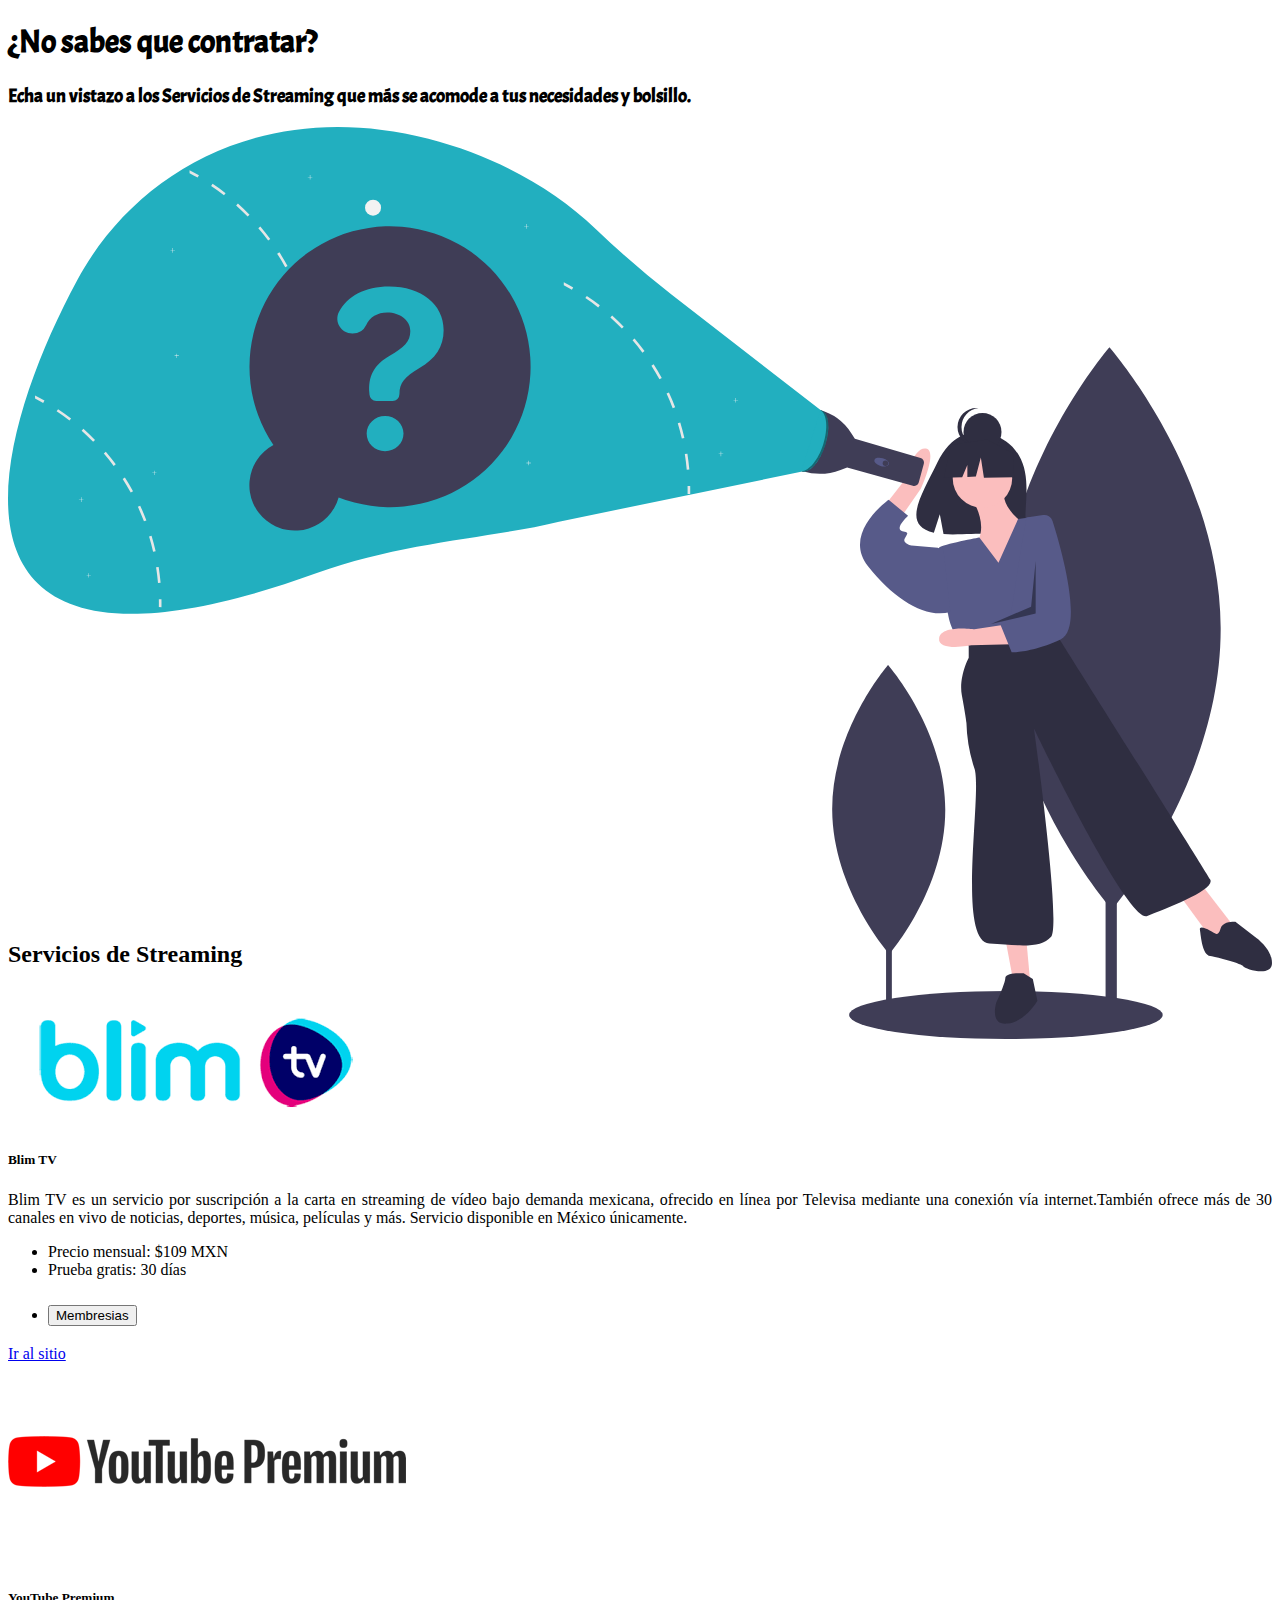
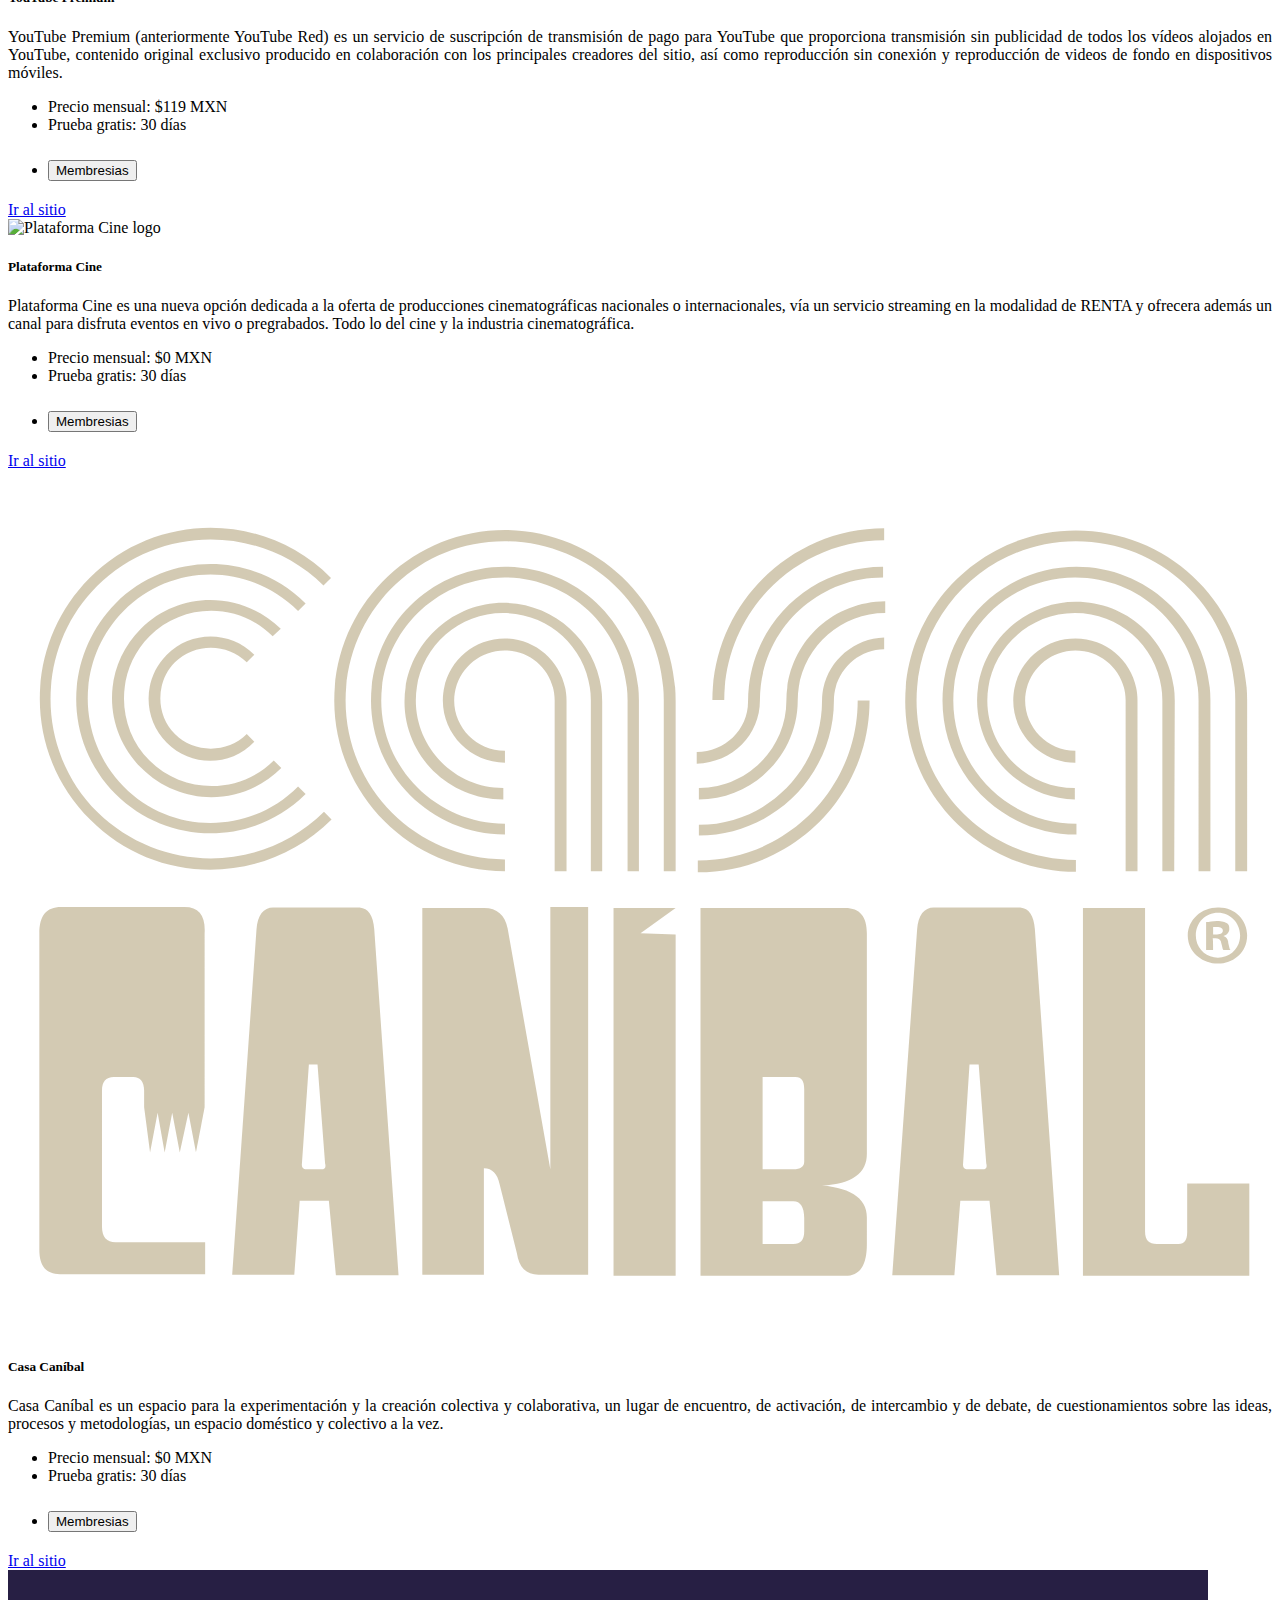
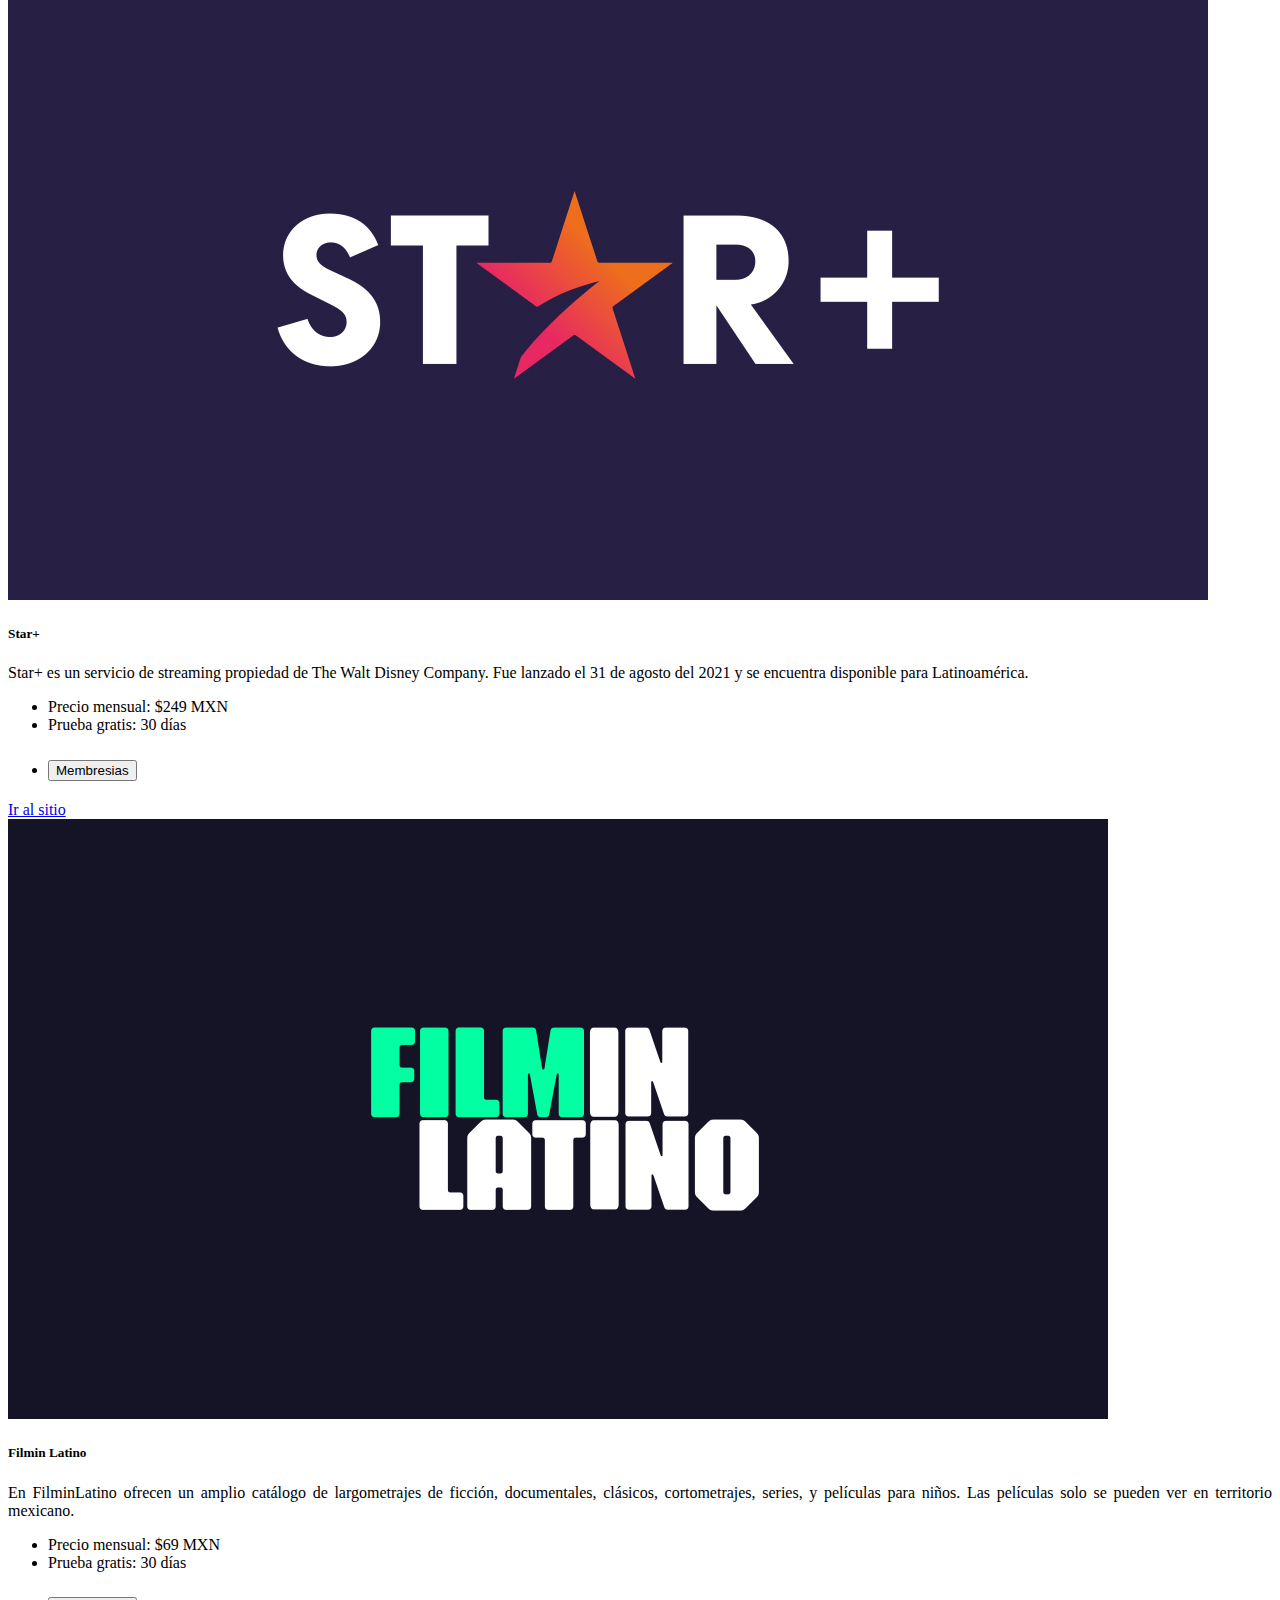
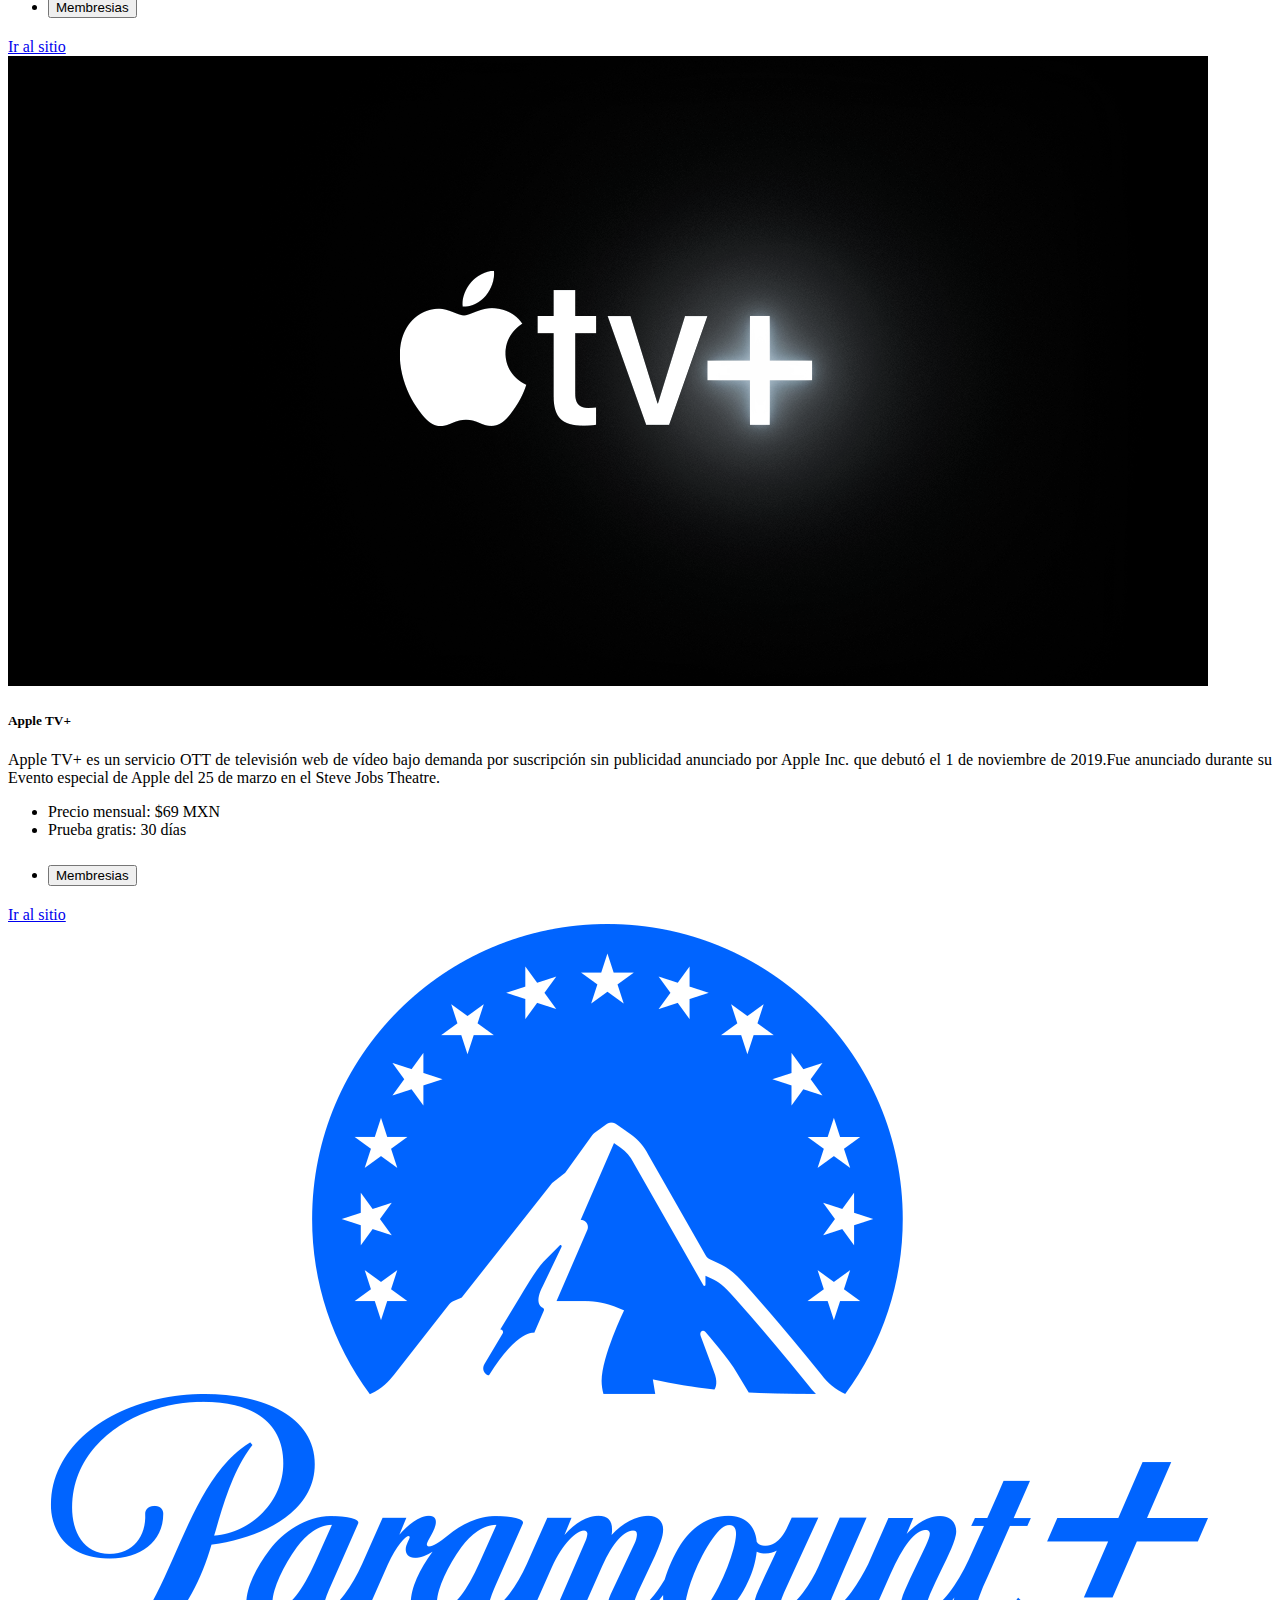
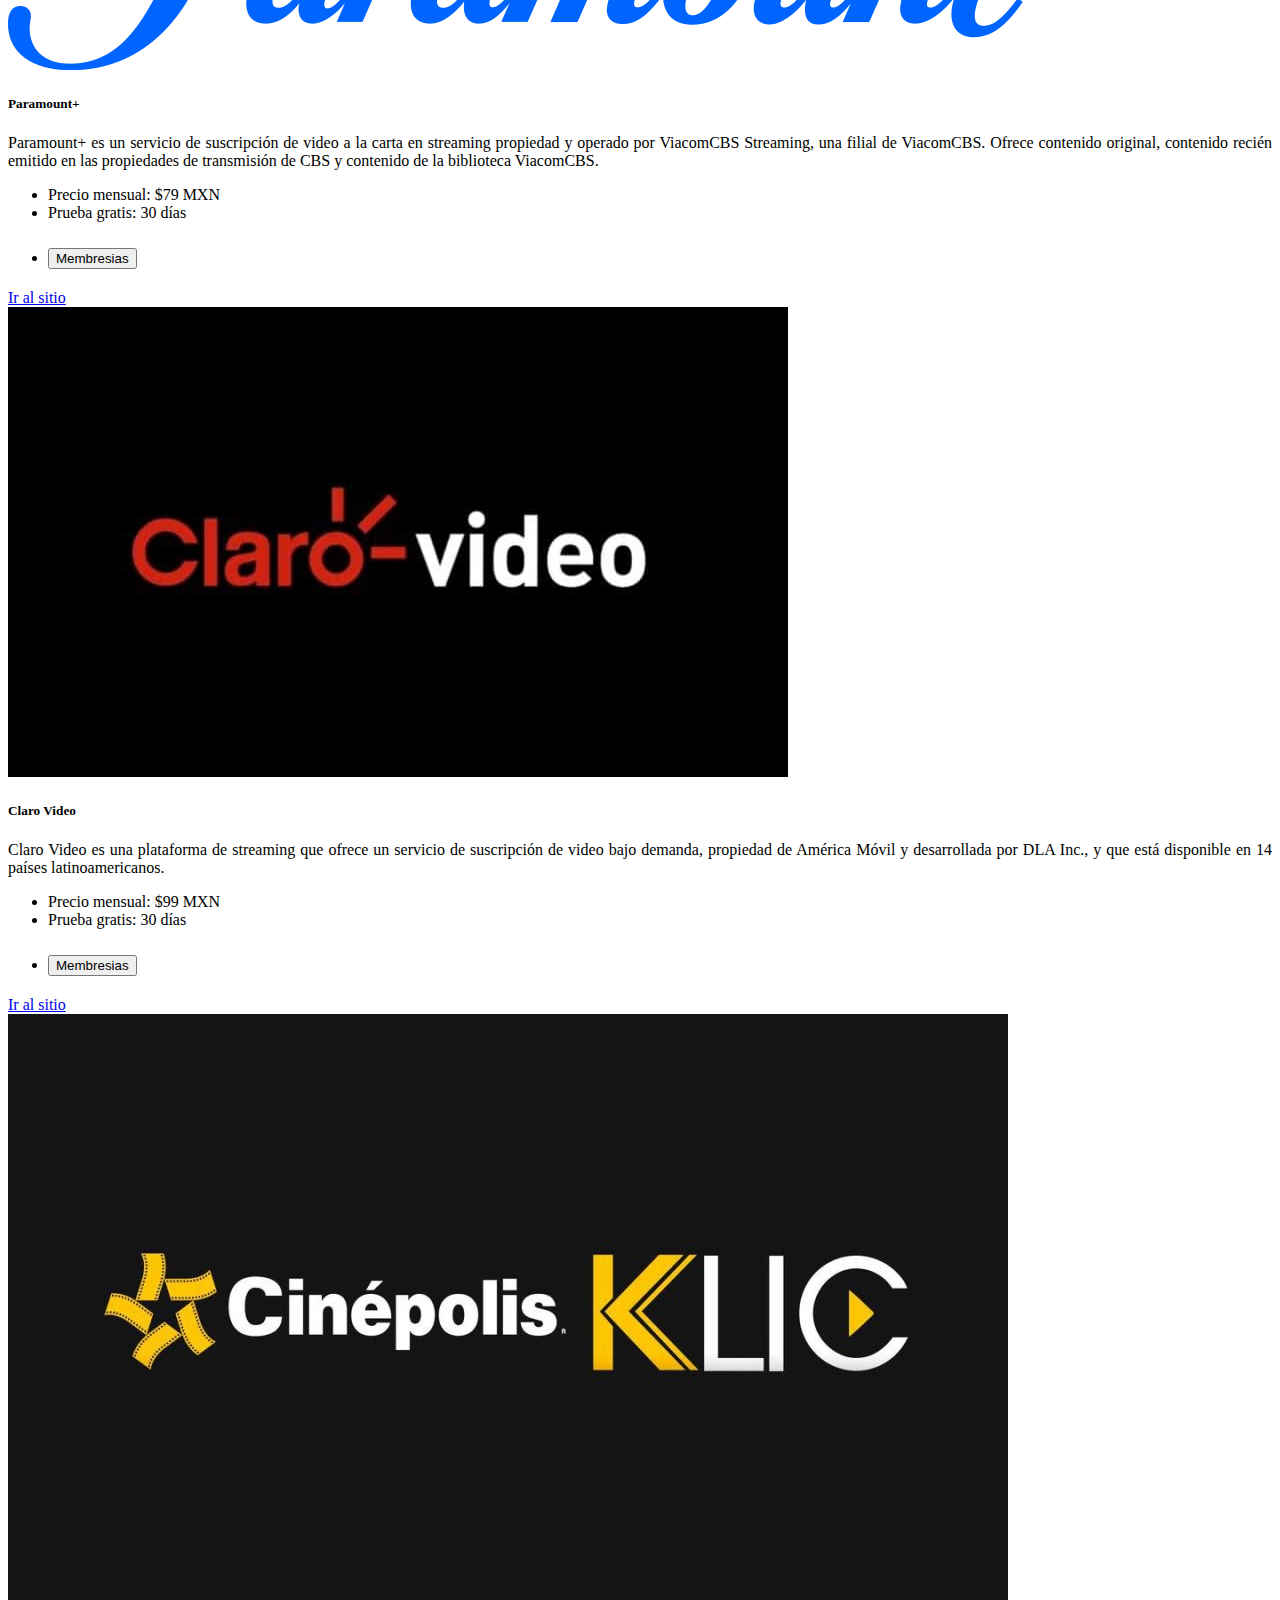
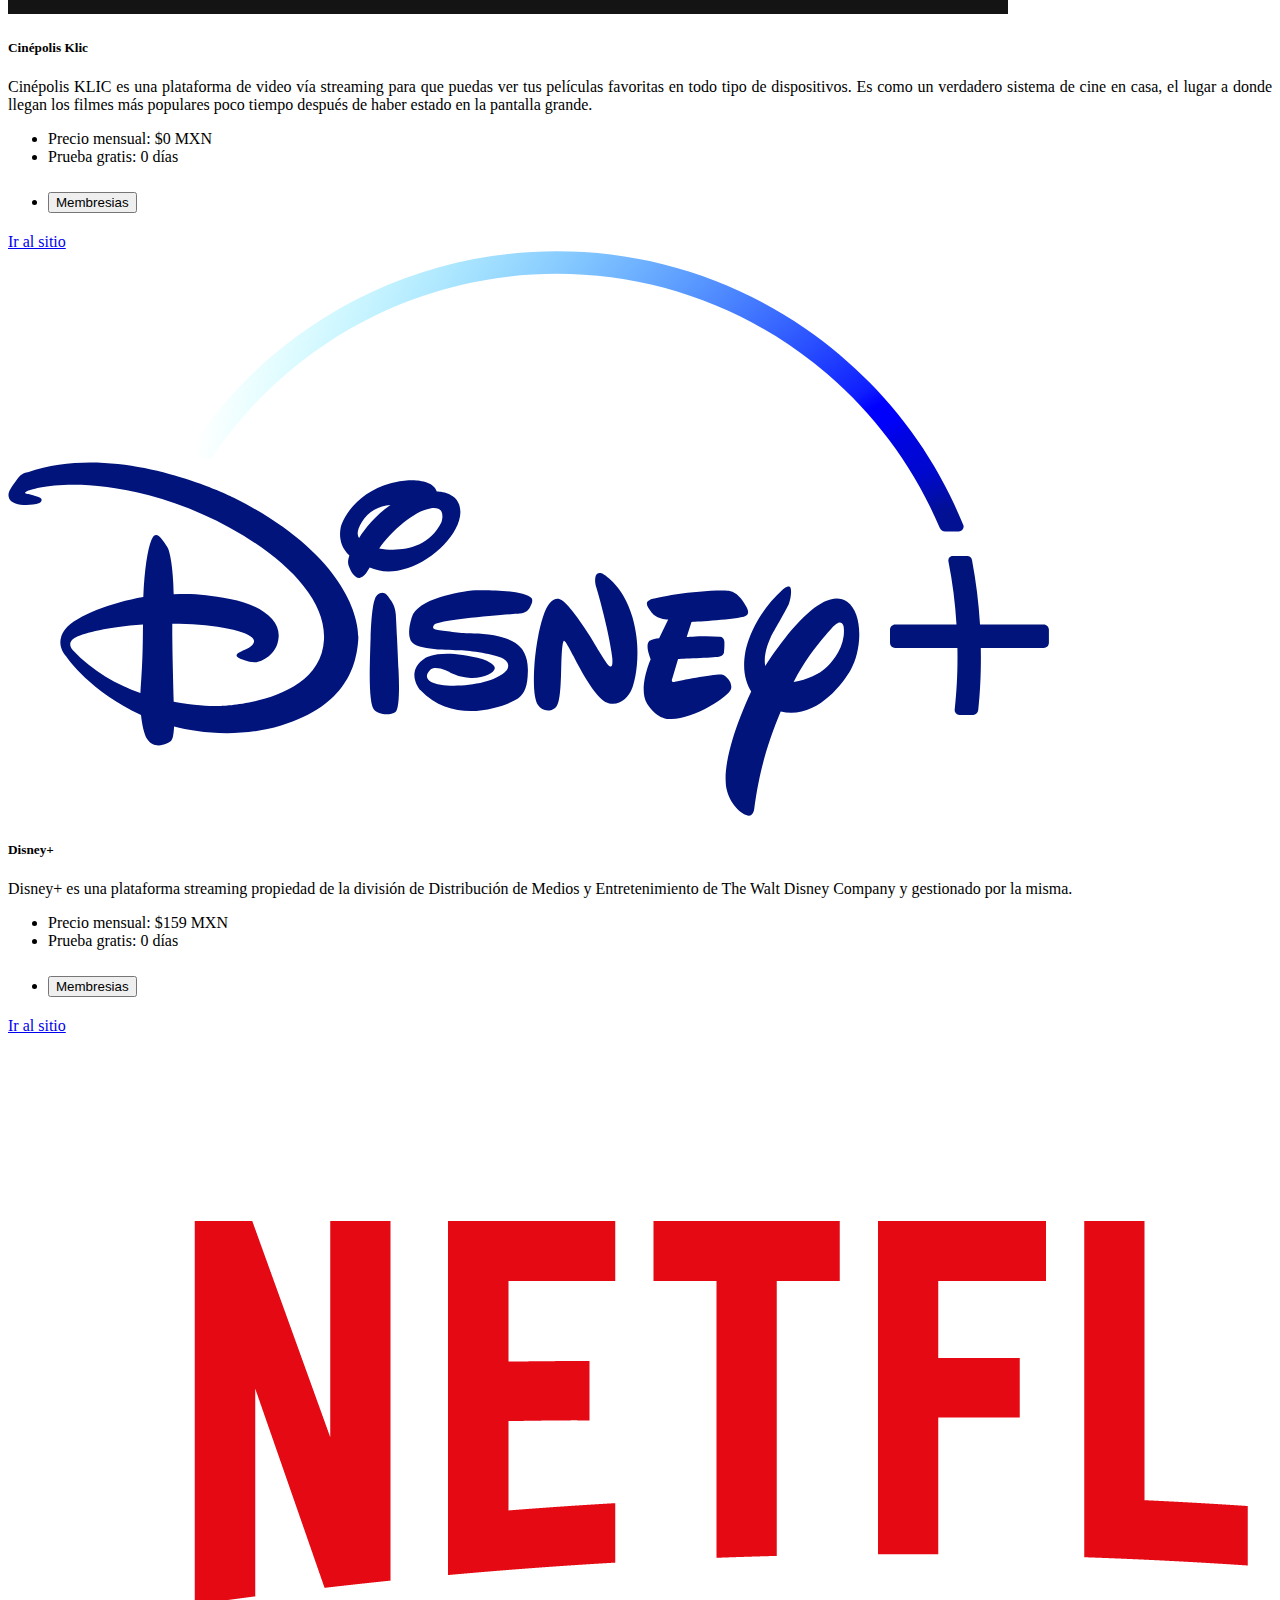
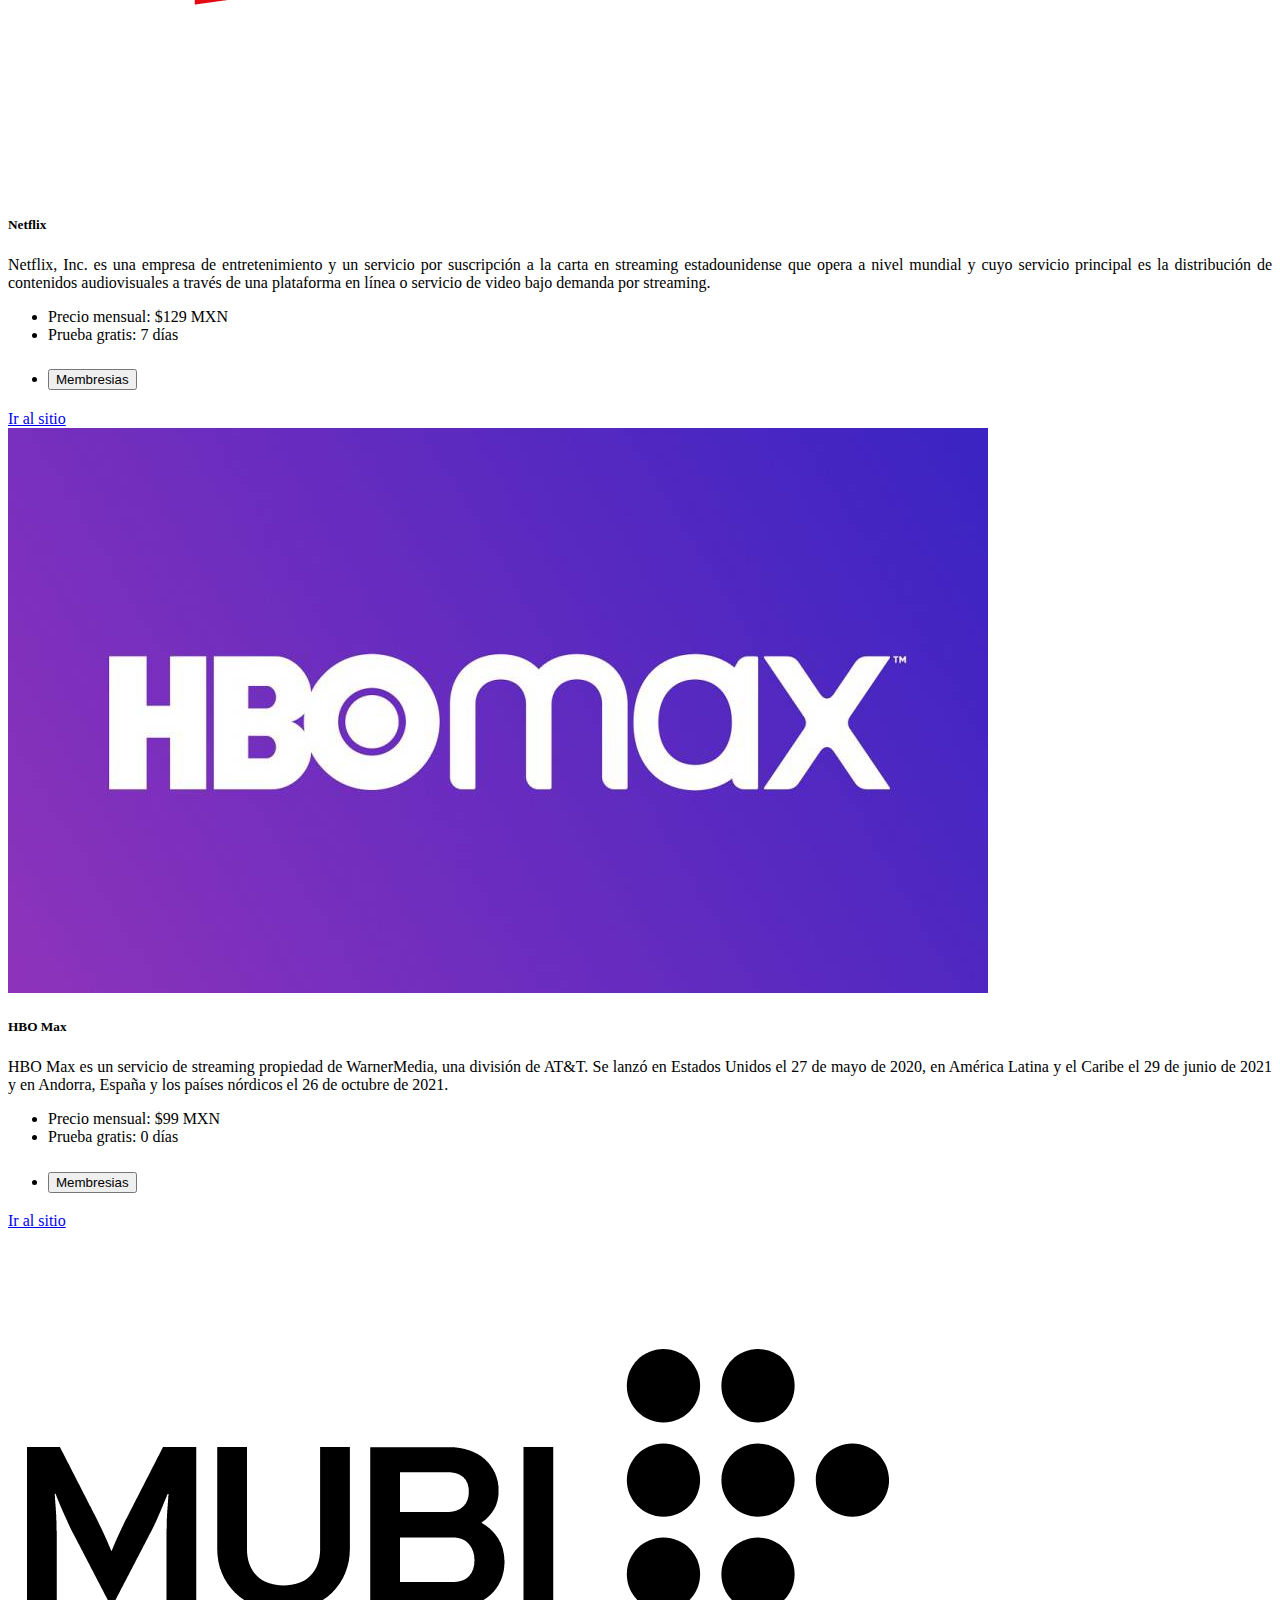
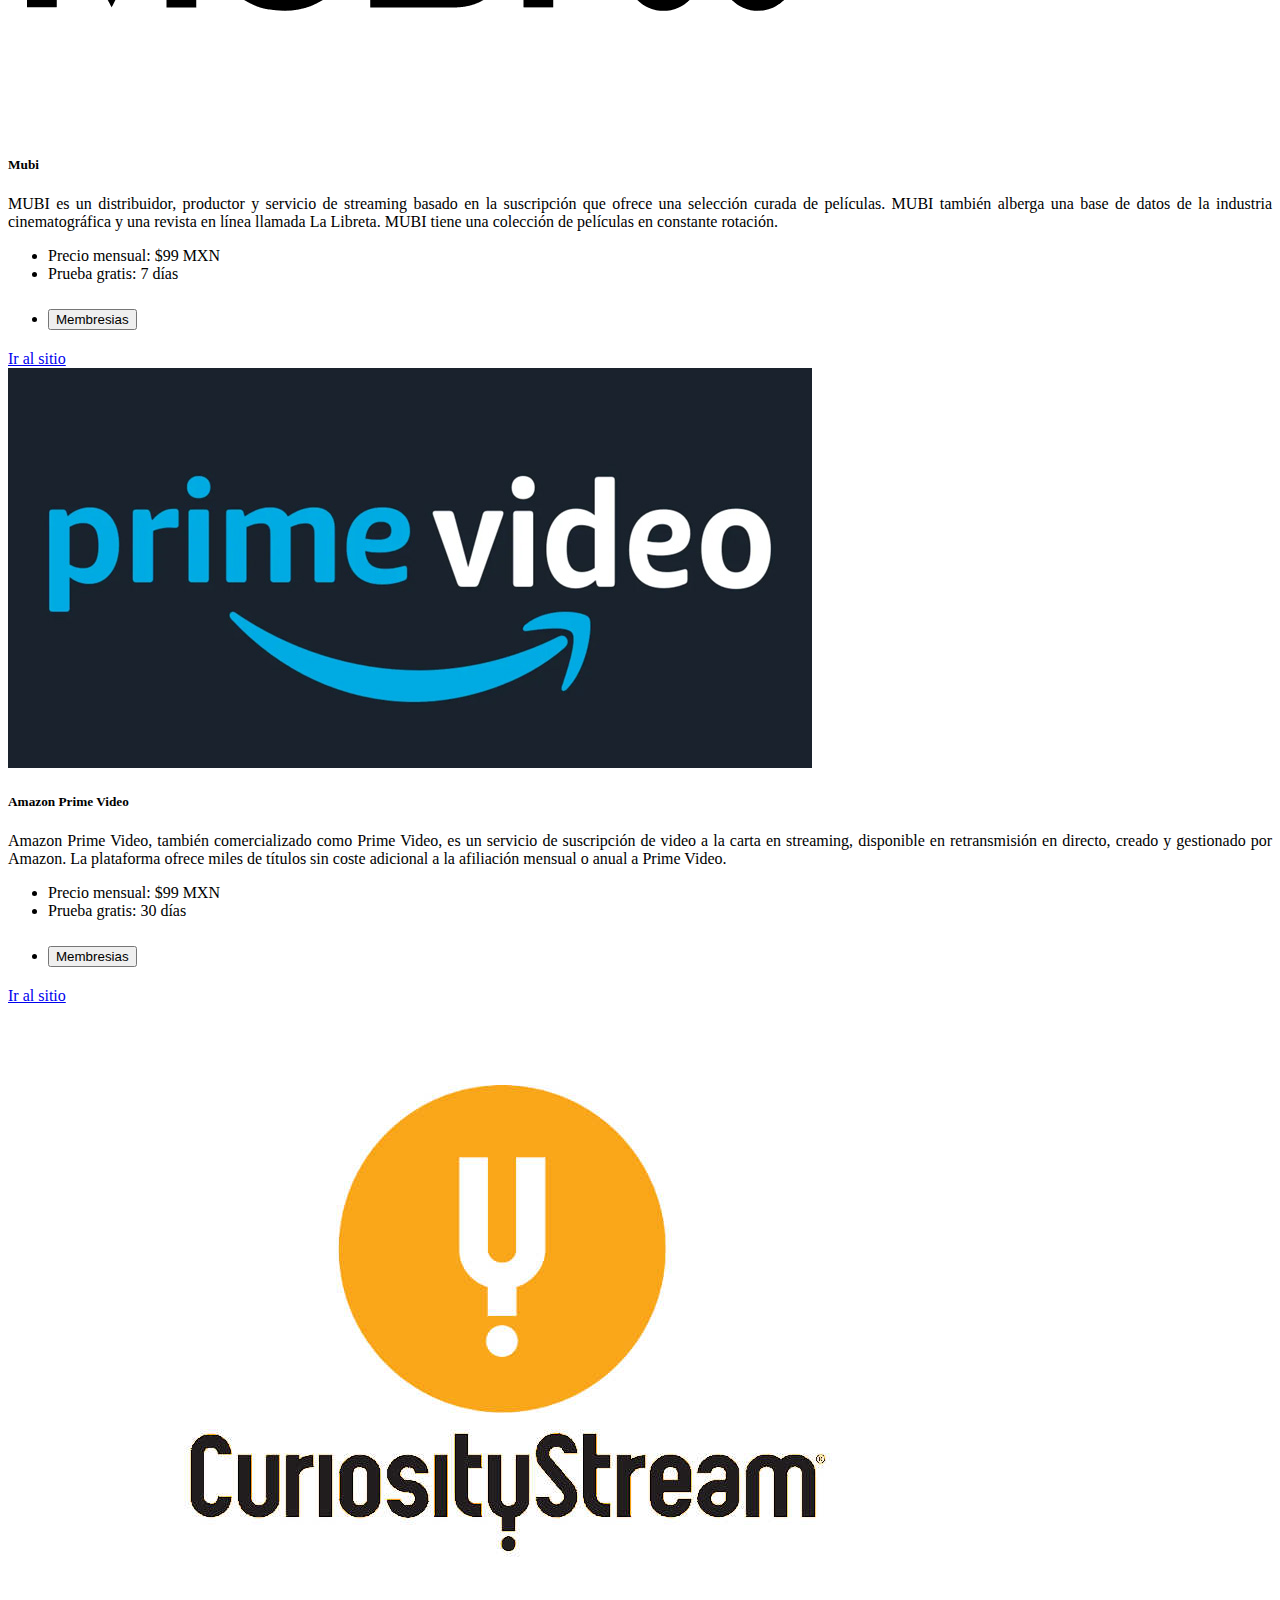
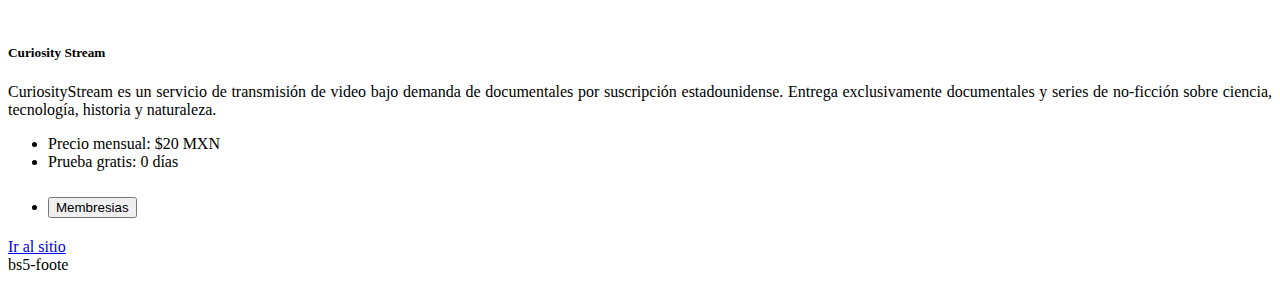
==== commit 52c81e10: "update font" ====
--- a/index.html
+++ b/index.html
@@ -55,6 +55,7 @@
         </div>
       </section>
     </main>
+    bs5-foote
   </body>
   <script src="js/main.js"></script>
   <script
--- a/css/style.css
+++ b/css/style.css
@@ -1,5 +1,7 @@
+
 .main-banner{
     height: 100vh;
+    font-family: 'Acme',sans-serif;
 }
 
 #description{
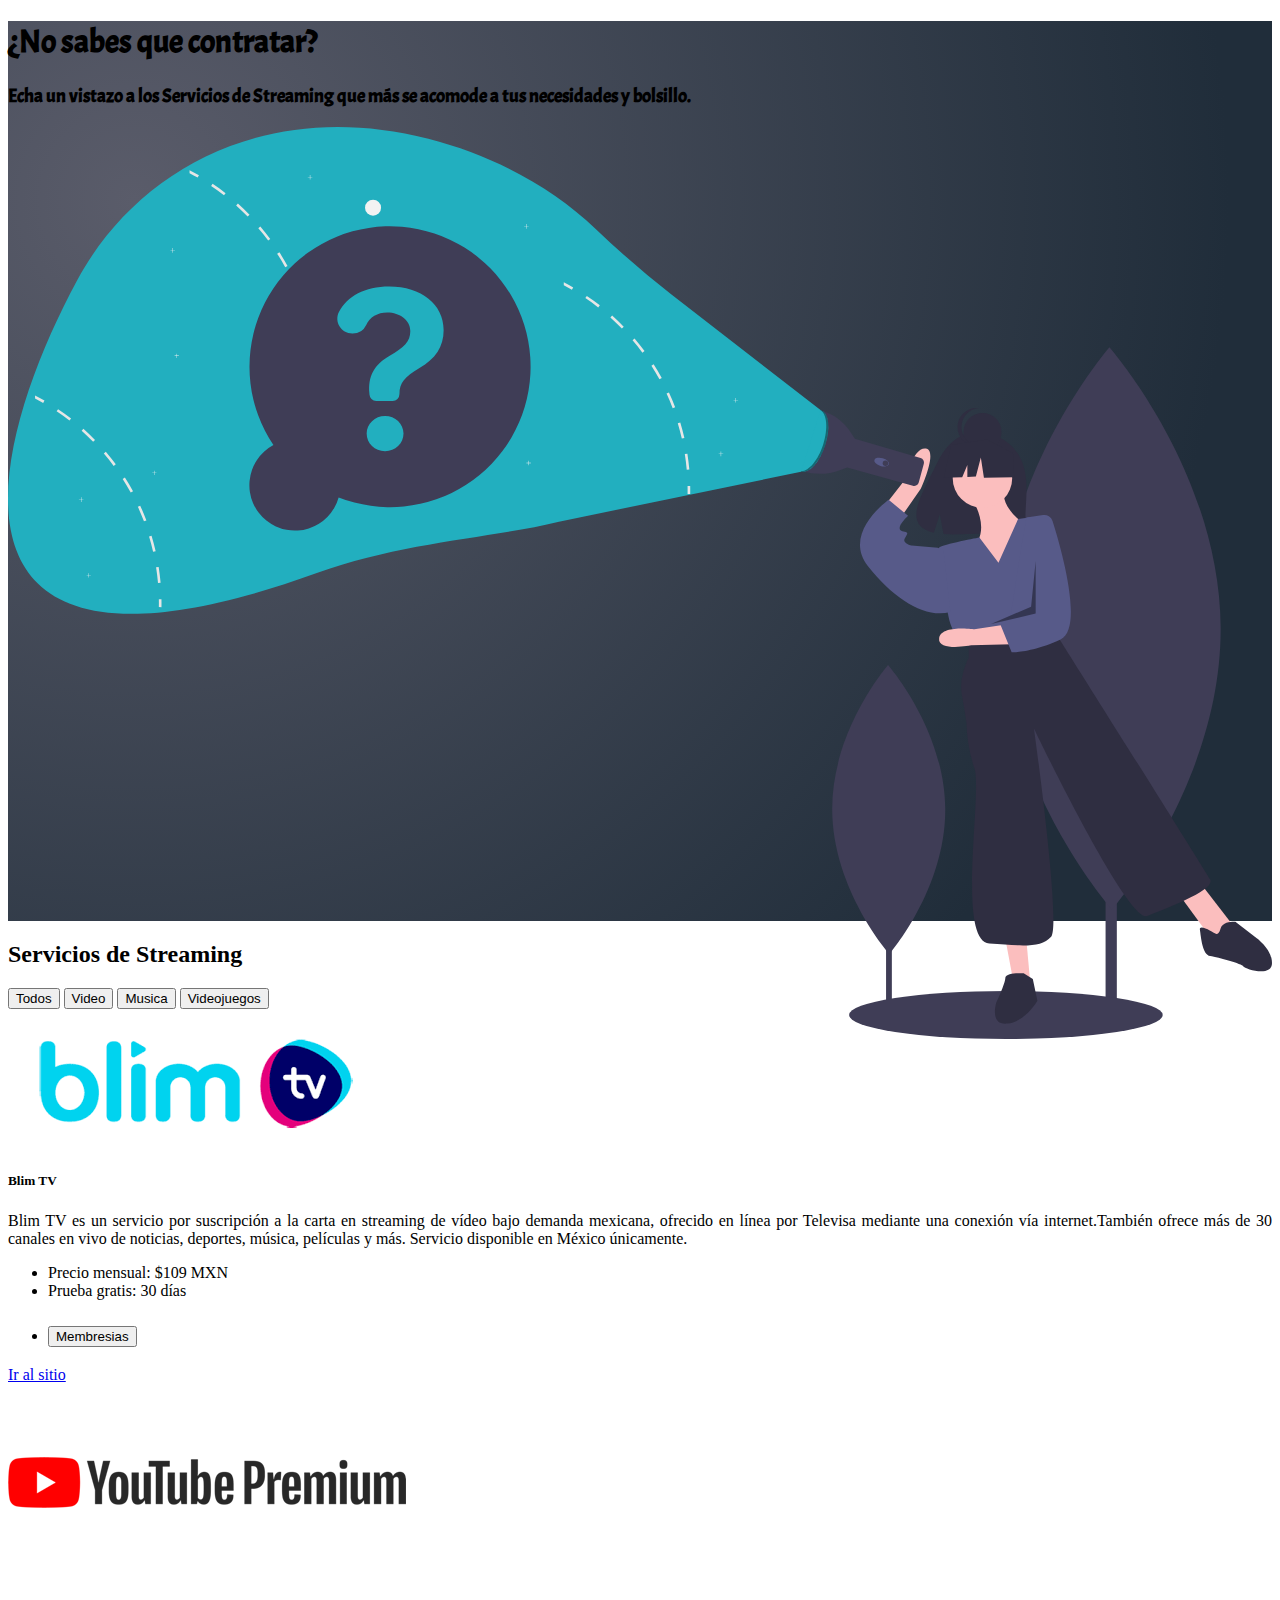
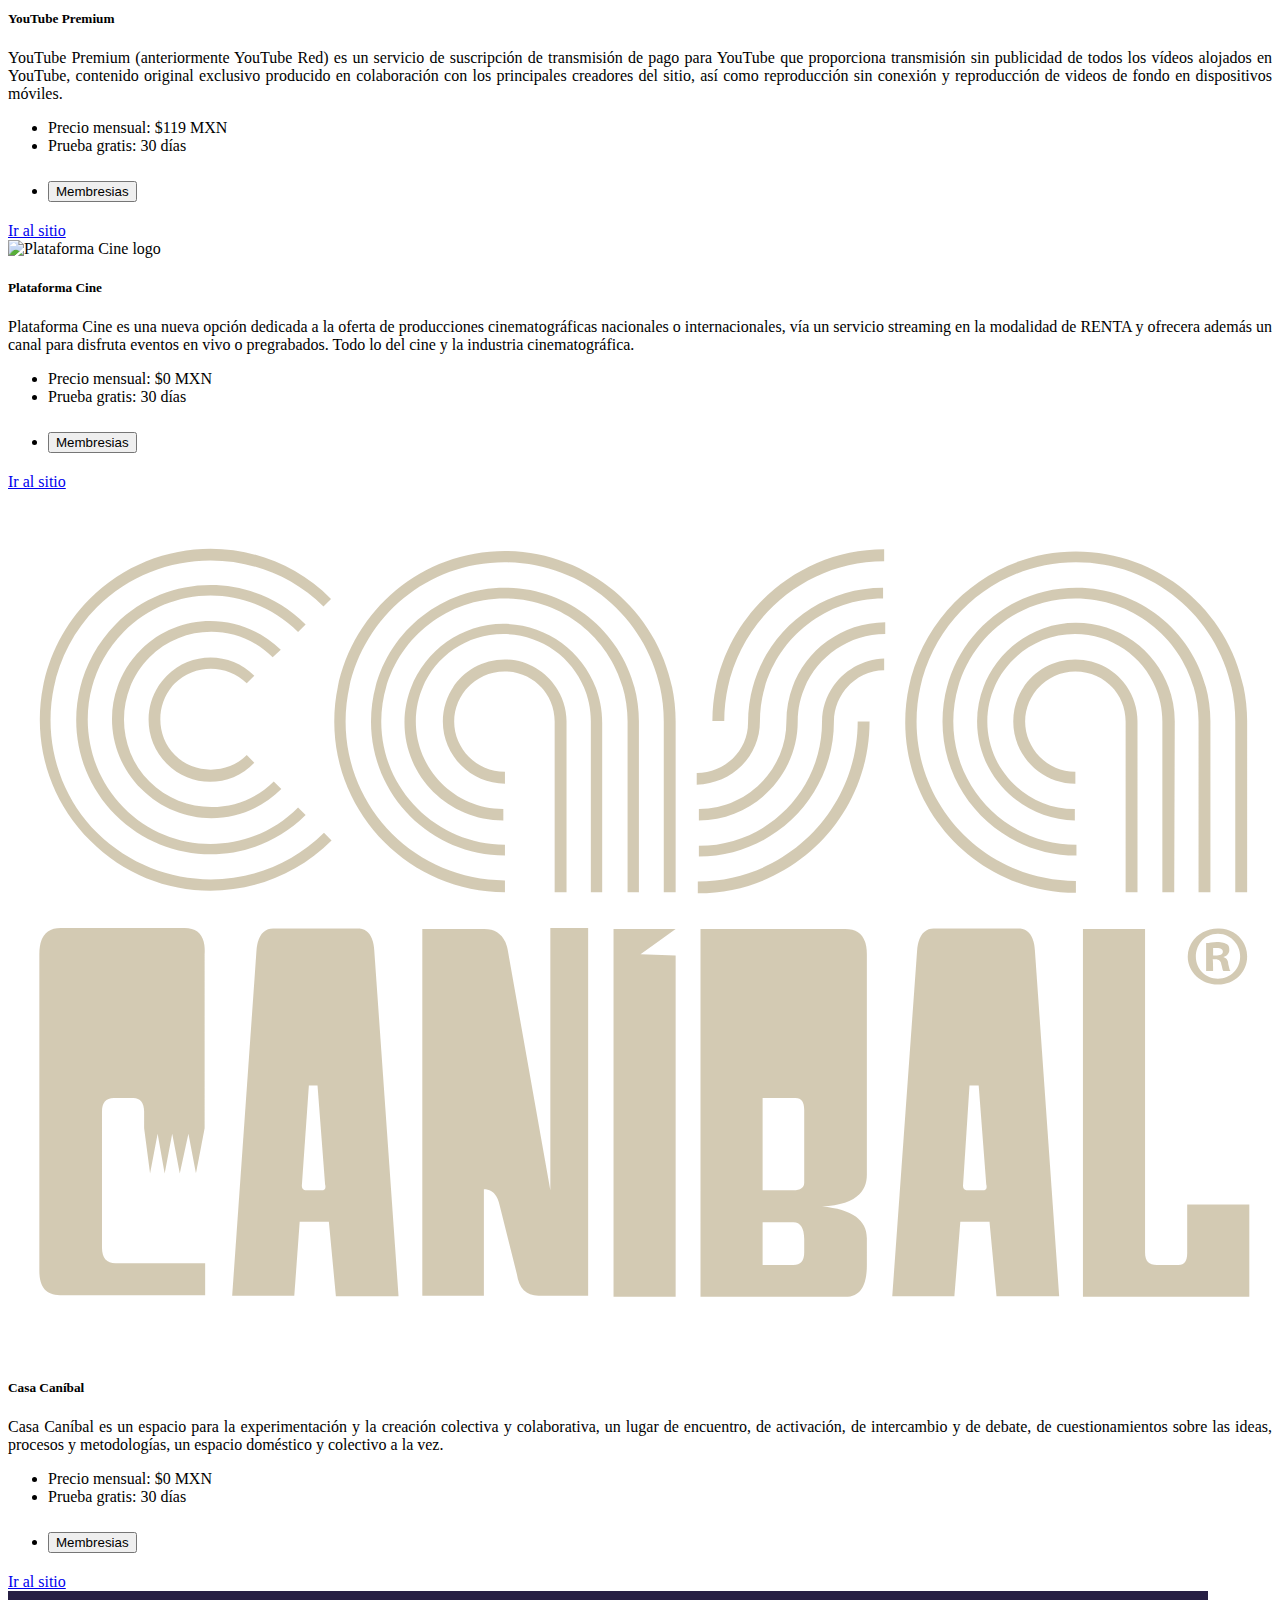
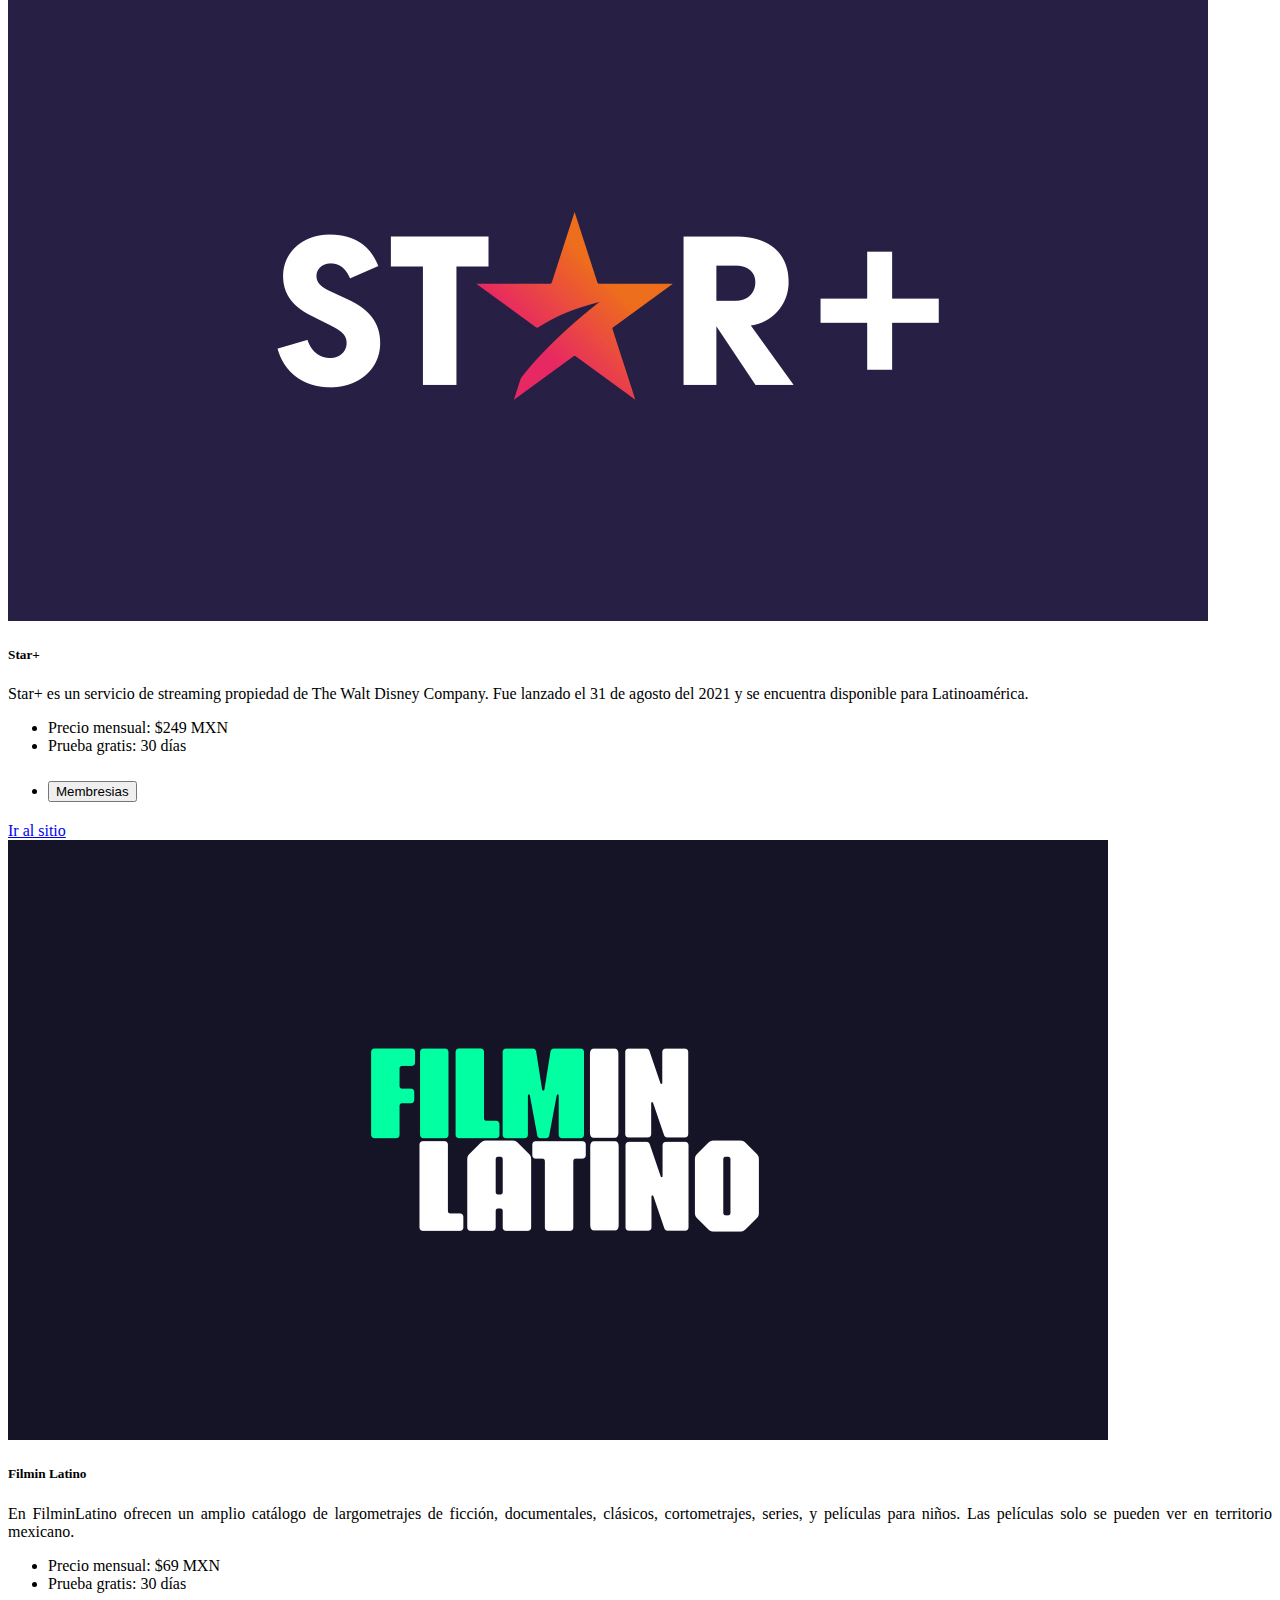
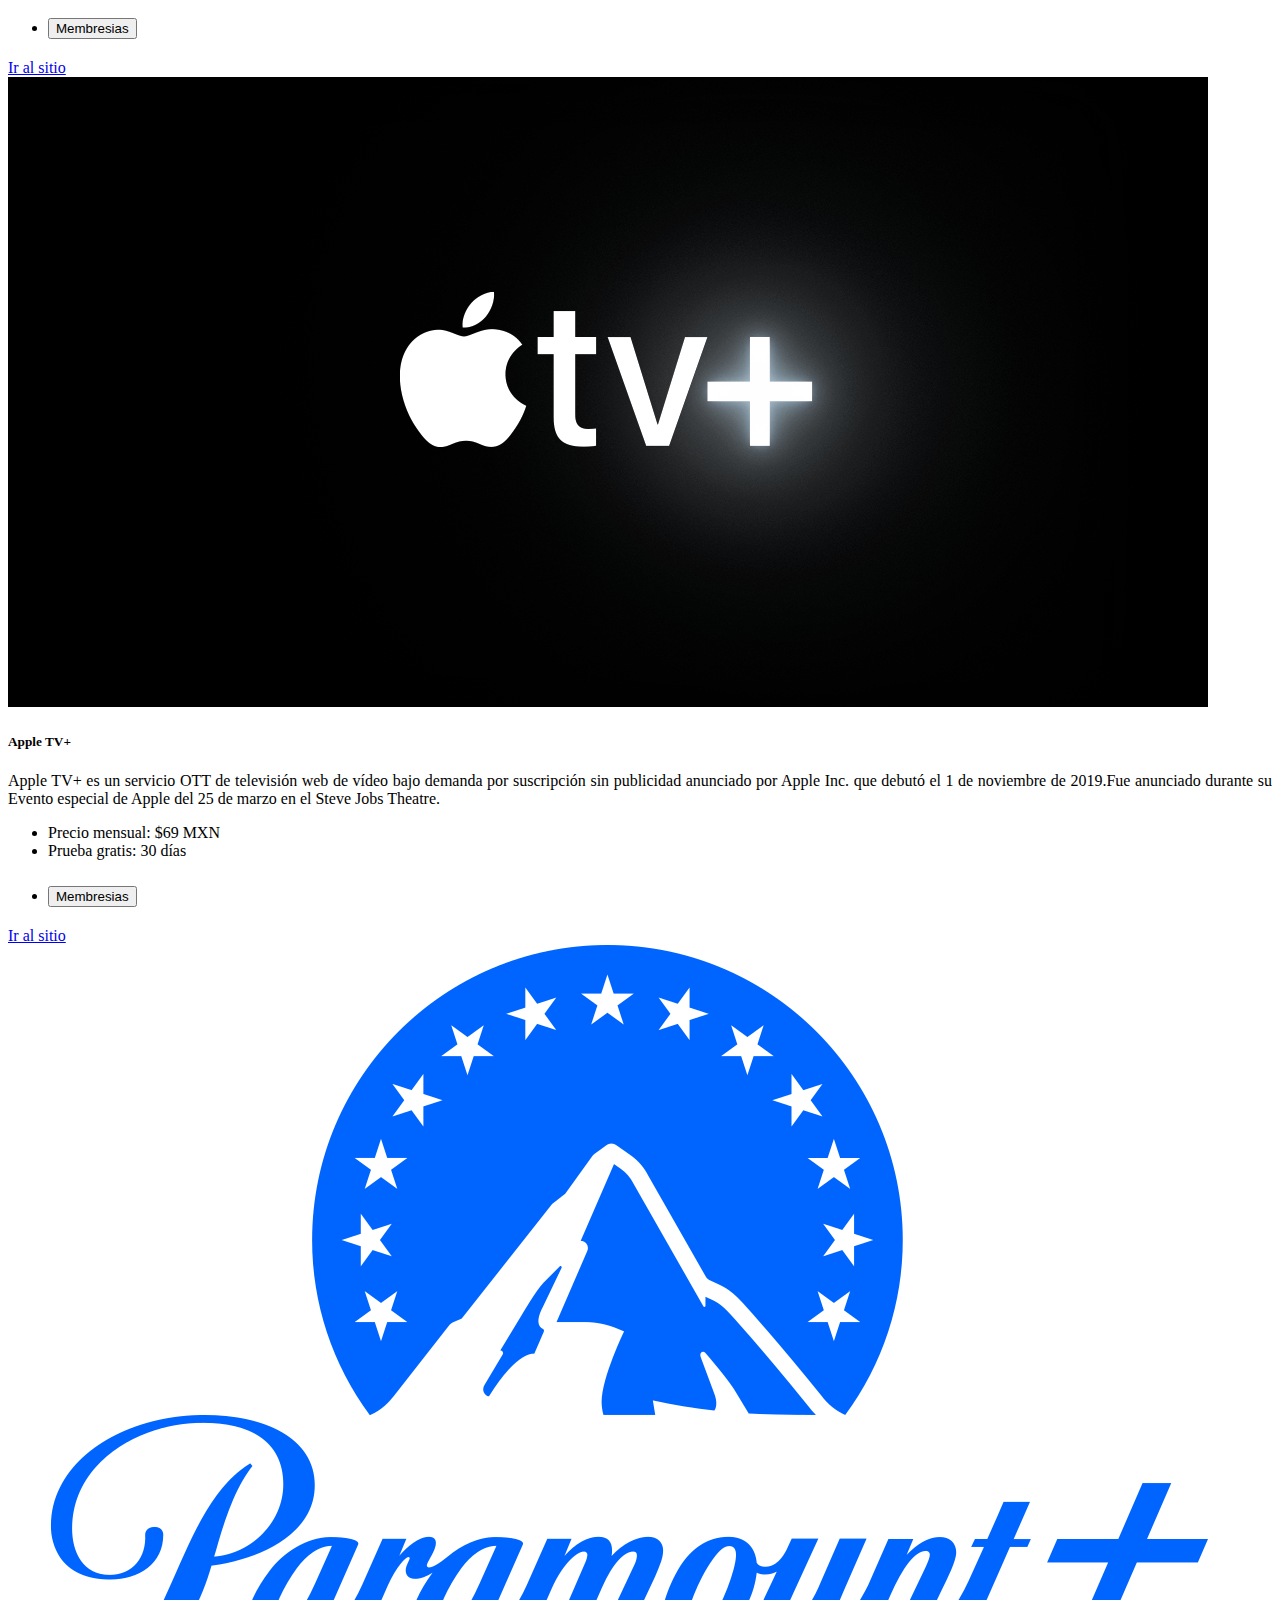
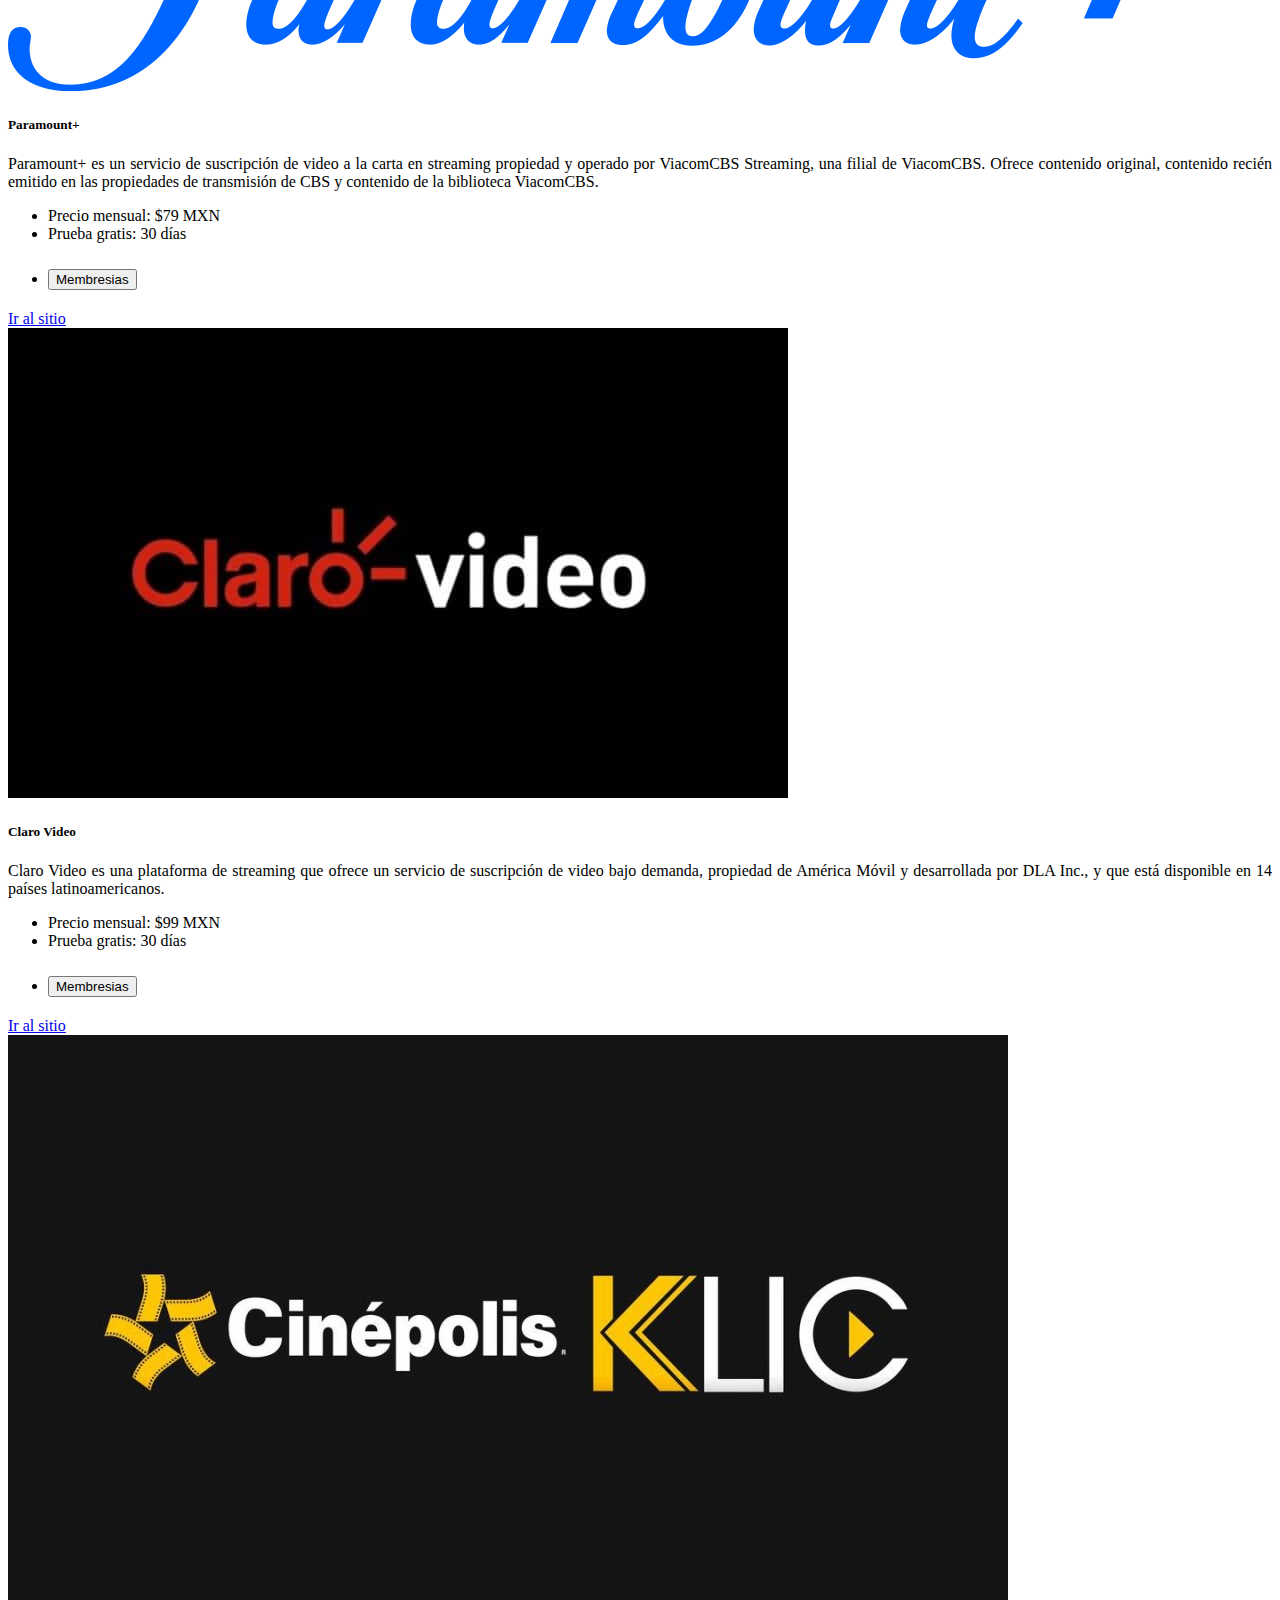
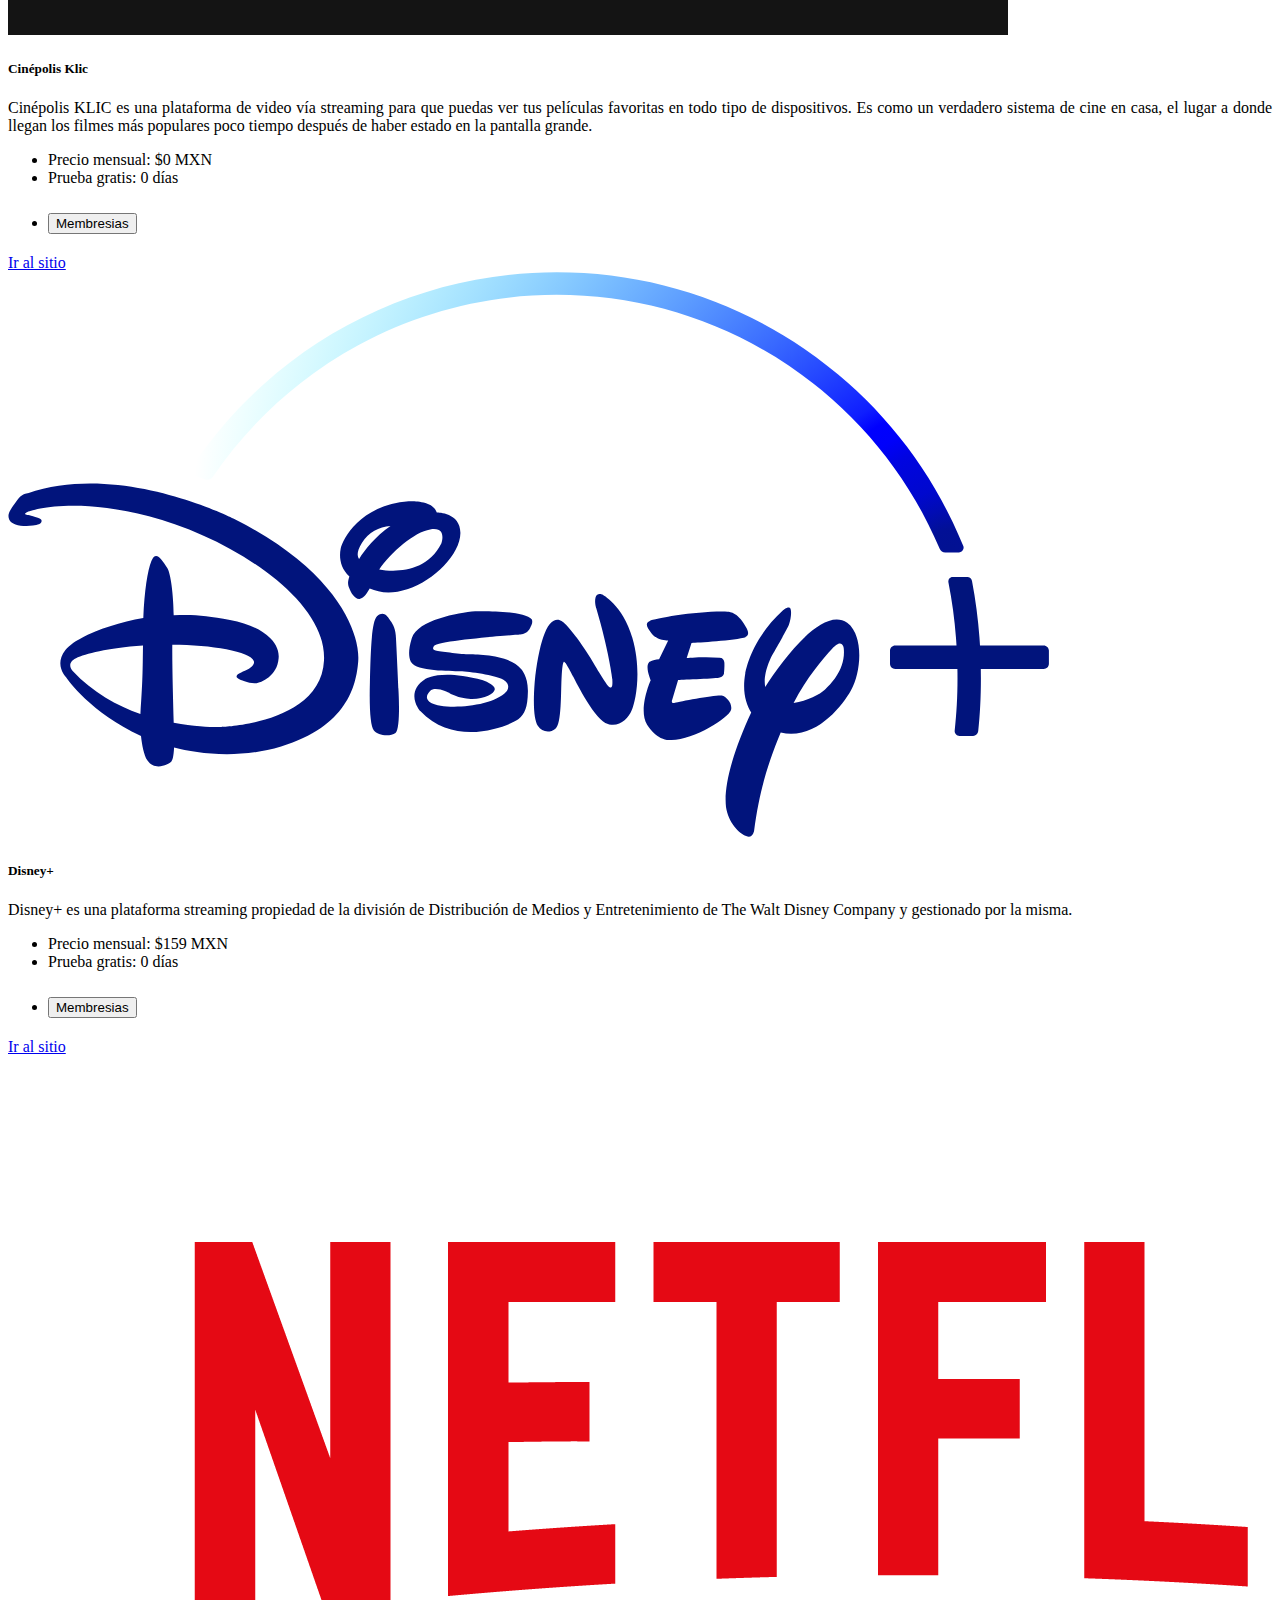
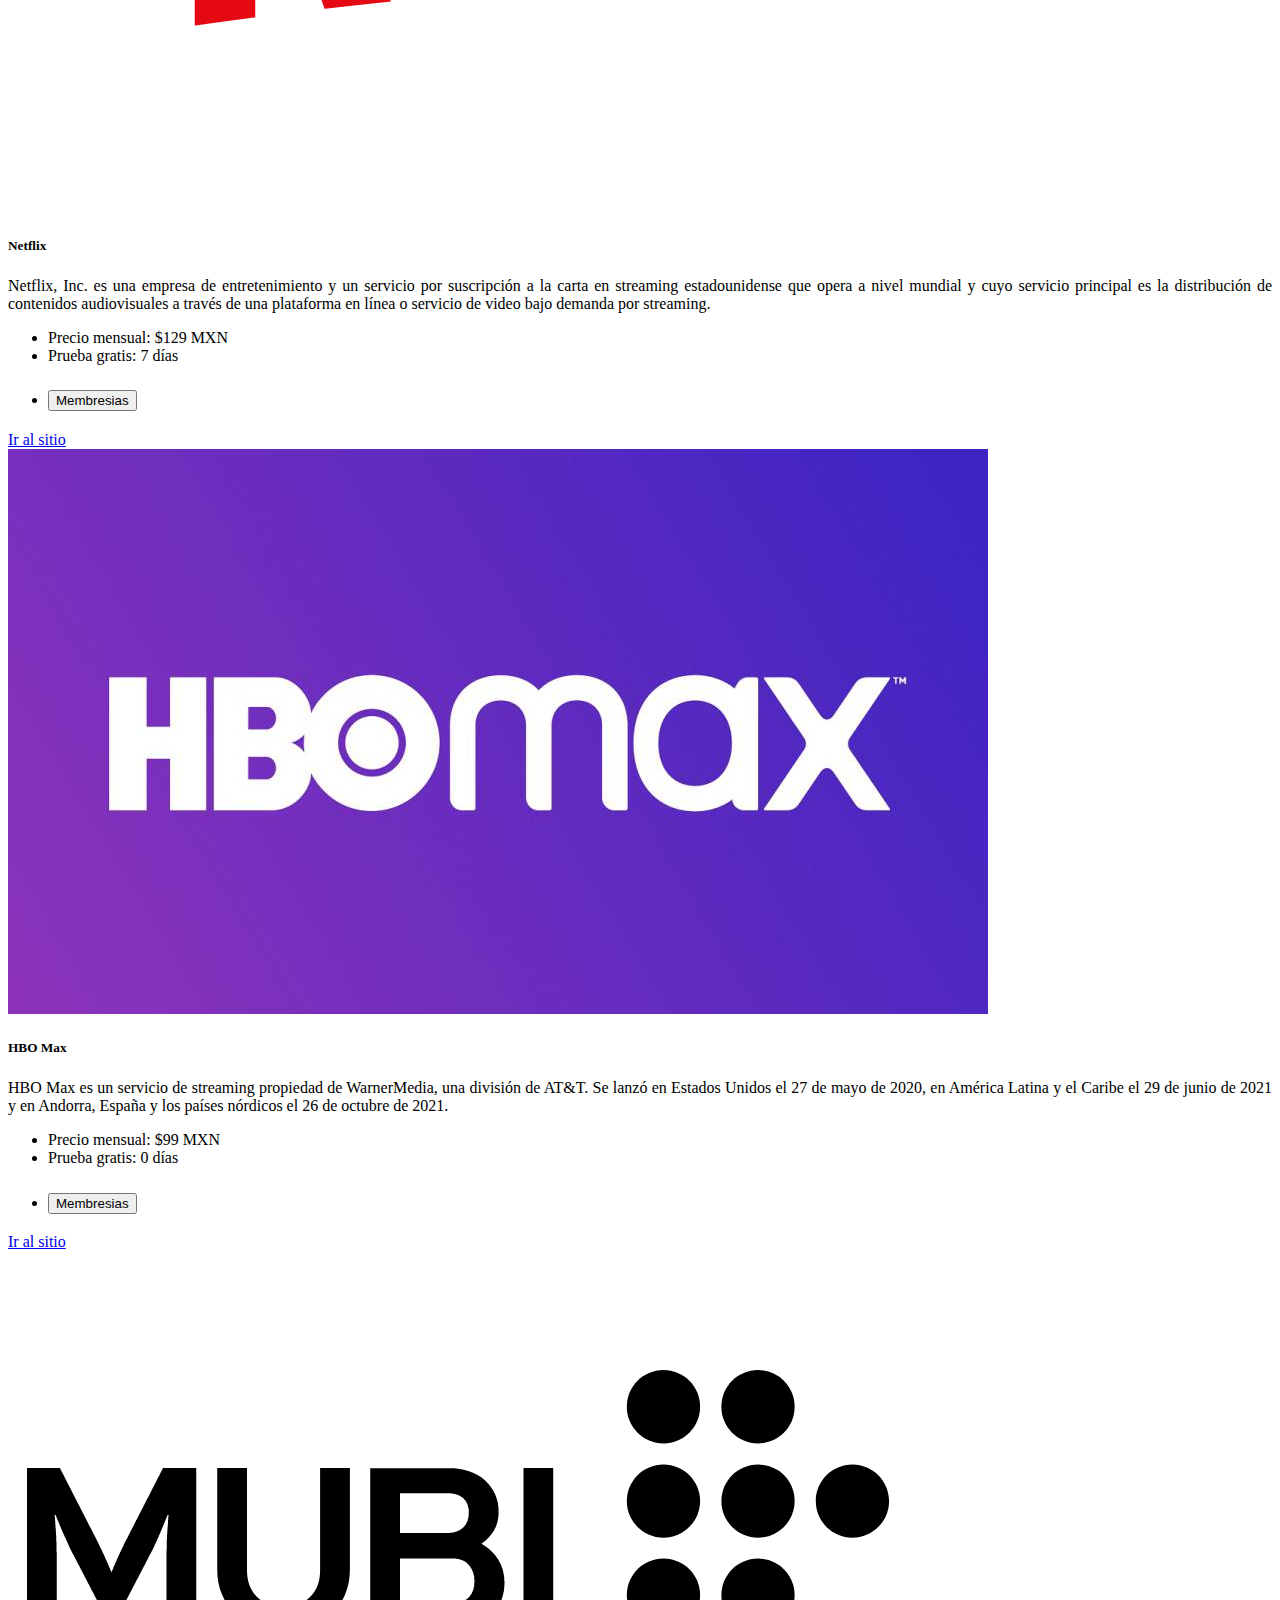
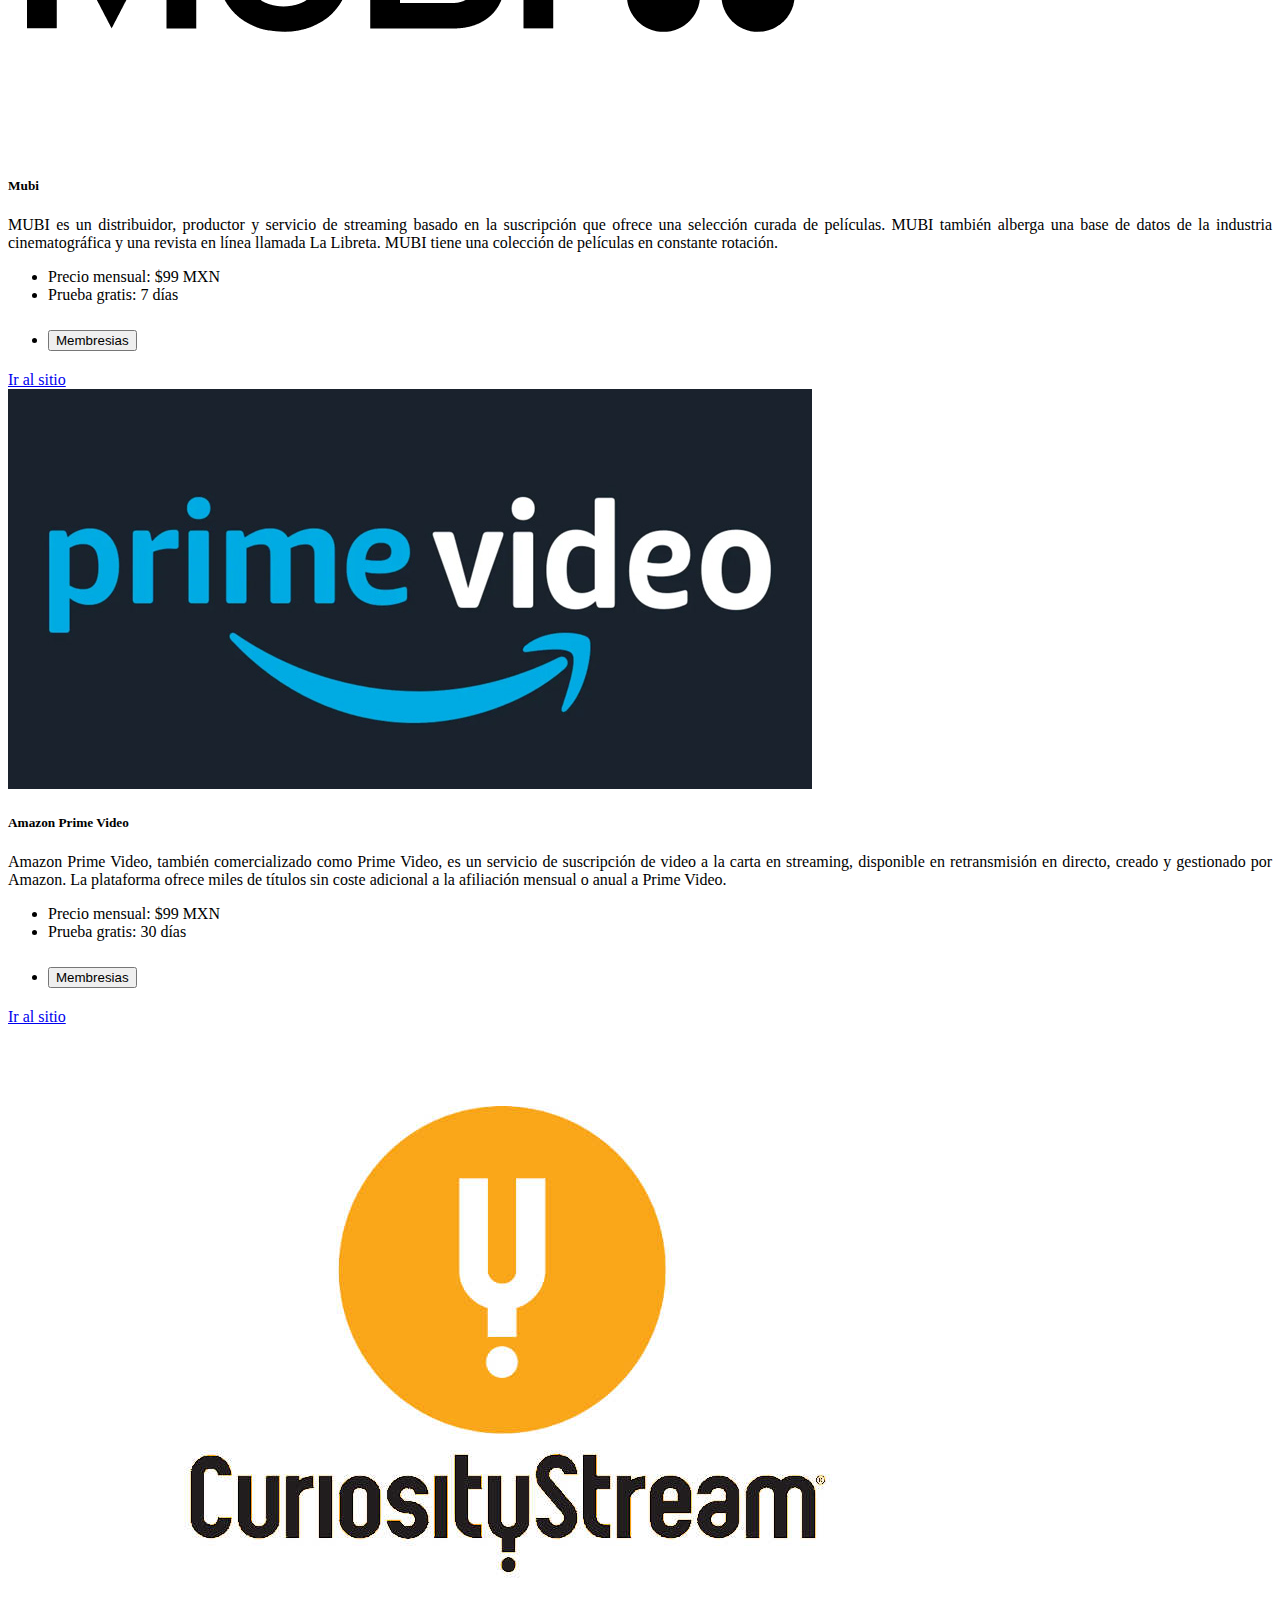
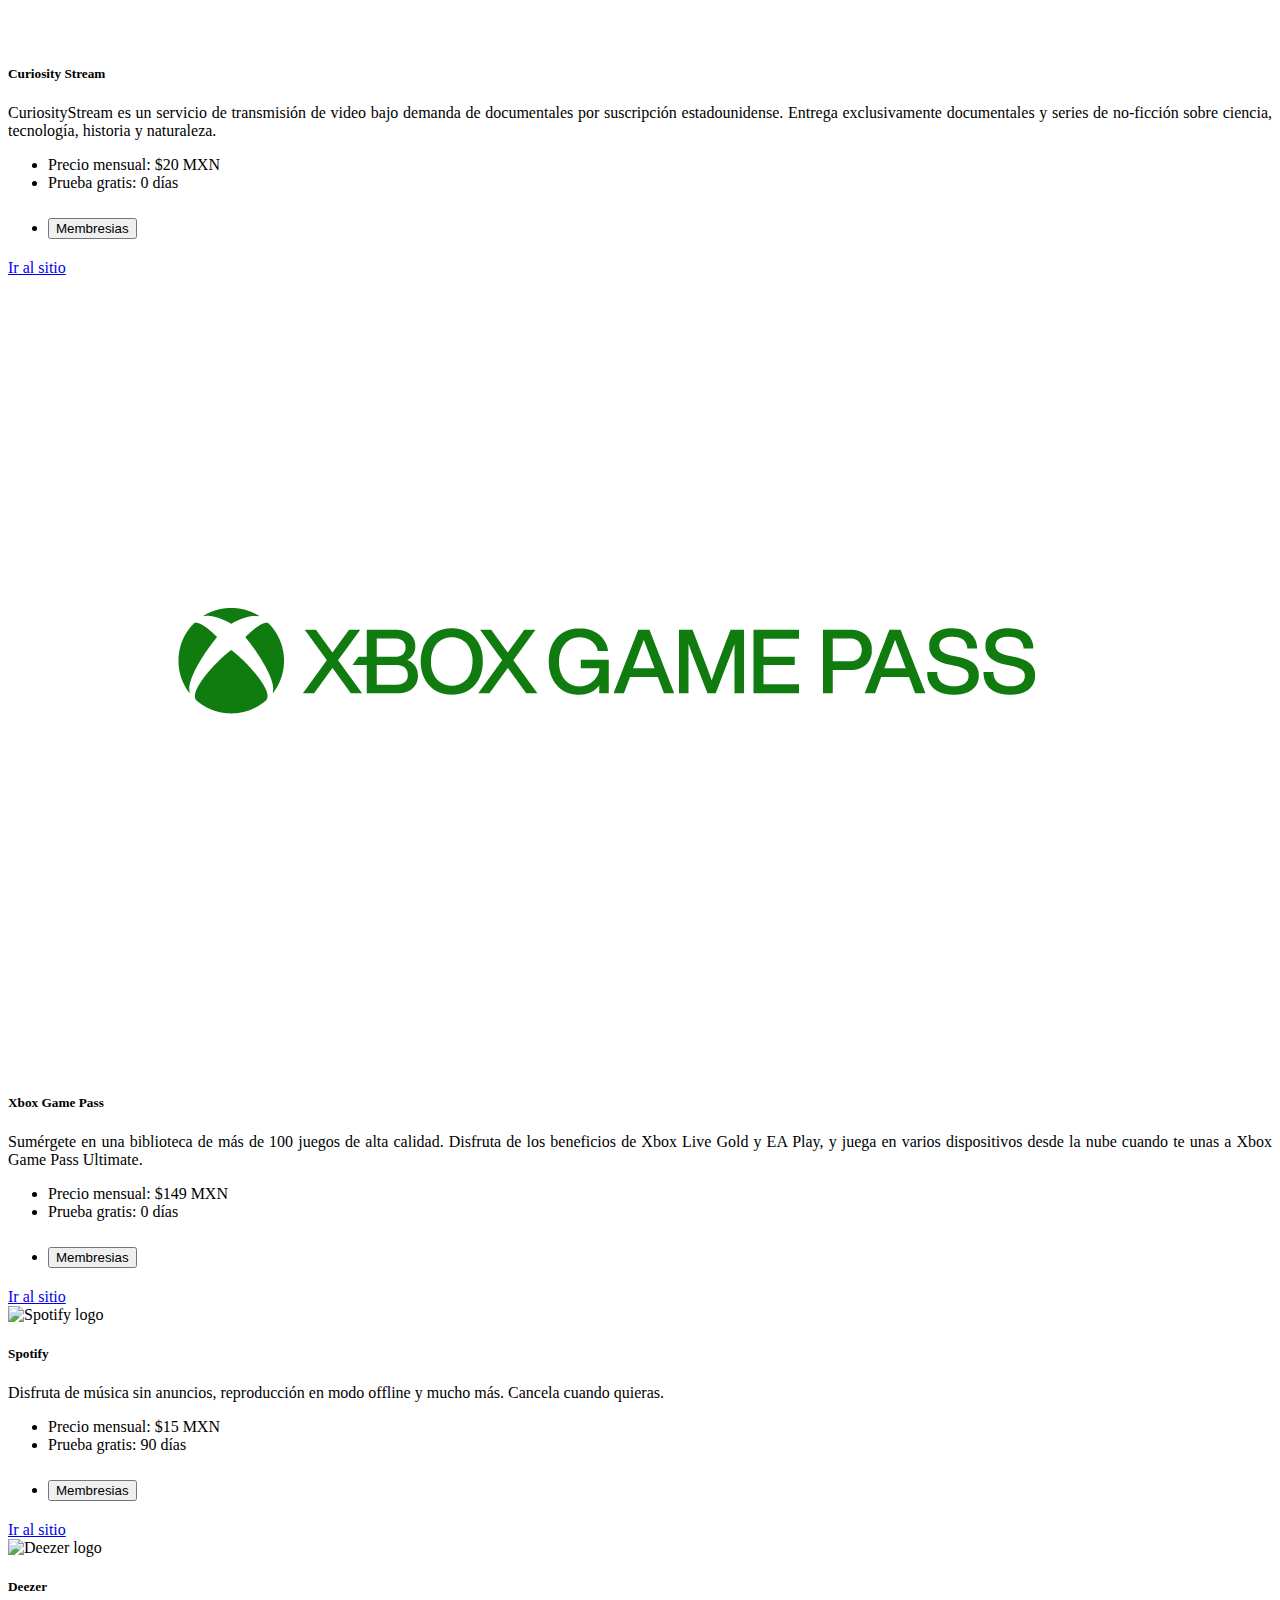
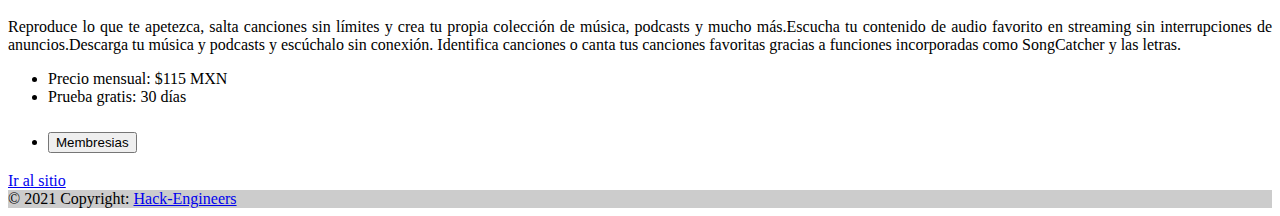
==== commit d5d4fa81: "add filter" ====
--- a/index.html
+++ b/index.html
@@ -21,14 +21,14 @@
     <title>Comparador</title>
   </head>
   <body>
-    <main>
+    <main class="bg-light">
       <!-- princpal  banner-->
-      <section class="container-fluid bg-dark">
+      <section class="container-fluid">
         <div class="row p-5 main-banner">
           <div class="col-md-6 d-flex align-items-center">
             <div class="title text-white">
               <h1 class="display-3">¿No sabes que contratar?</h1>
-              <h3>
+              <h3 class="subtitle">
                 Echa un vistazo a los Servicios de Streaming que más se acomode
                 a tus necesidades y bolsillo.
               </h3>
@@ -48,14 +48,56 @@
         <div class="title text-center">
           <h2>Servicios de Streaming</h2>
         </div>
+     
+        <div class="list-group list-group-horizontal text-center m-5 category" id="category">
+
+          <button
+            href="#"
+            class="list-group-item list-group-item-action category_item"
+            id="category_item"
+            category="all"
+            >Todos</button
+          >
+          <button
+            href="#"
+            class="list-group-item list-group-item-action  category_item"
+            id="category_item"
+            category="video"
+            >Video</button
+          >
+          <button
+            href="#"
+            class="list-group-item list-group-item-action  category_item"
+            id="category_item"
+            category="music"
+            >Musica</button
+          >
+          <button
+            href="#"
+            class="list-group-item list-group-item-action  category_item"
+            id="category_item"
+            category="videojuegos"
+            >Videojuegos</button
+          >
+        </div>
         <div class="card-wrapper">
           <div class="container mt-4">
             <div class="row" id="container-services"></div>
           </div>
         </div>
       </section>
+      <div class="container-fluid mt-5 px-0">
+        <footer class="bg-dark text-white">
+          <div
+            class="text-center p-3"
+            style="background-color: rgba(0, 0, 0, 0.2)"
+          >
+            © 2021 Copyright:
+            <a class="text-white" href="#">Hack-Engineers​ </a>
+          </div>
+        </footer>
+      </div>
     </main>
-    bs5-foote
   </body>
   <script src="js/main.js"></script>
   <script
--- a/css/style.css
+++ b/css/style.css
@@ -1,9 +1,23 @@
-
-.main-banner{
-    height: 100vh;
-    font-family: 'Acme',sans-serif;
+html {
+  margin: 0 !important;
+  padding: 0 !important;
+}
+.main-banner {
+  background-image: radial-gradient(
+    circle farthest-corner at 10% 20%,
+    rgba(90, 92, 106, 1) 0%,
+    rgba(32, 45, 58, 1) 81.3%
+  );
+  height: 100vh;
+  font-family: "Acme", sans-serif;
 }
 
-#description{
-    text-align: justify;
+#description {
+  text-align: justify;
+}
+.card:hover{
+    transition: 0.3s ease-in;
+
+    box-shadow: 12px 12px 15px 1px rgba(0, 0, 0, 0.2);
+    transform: translateY(-15px);
 }